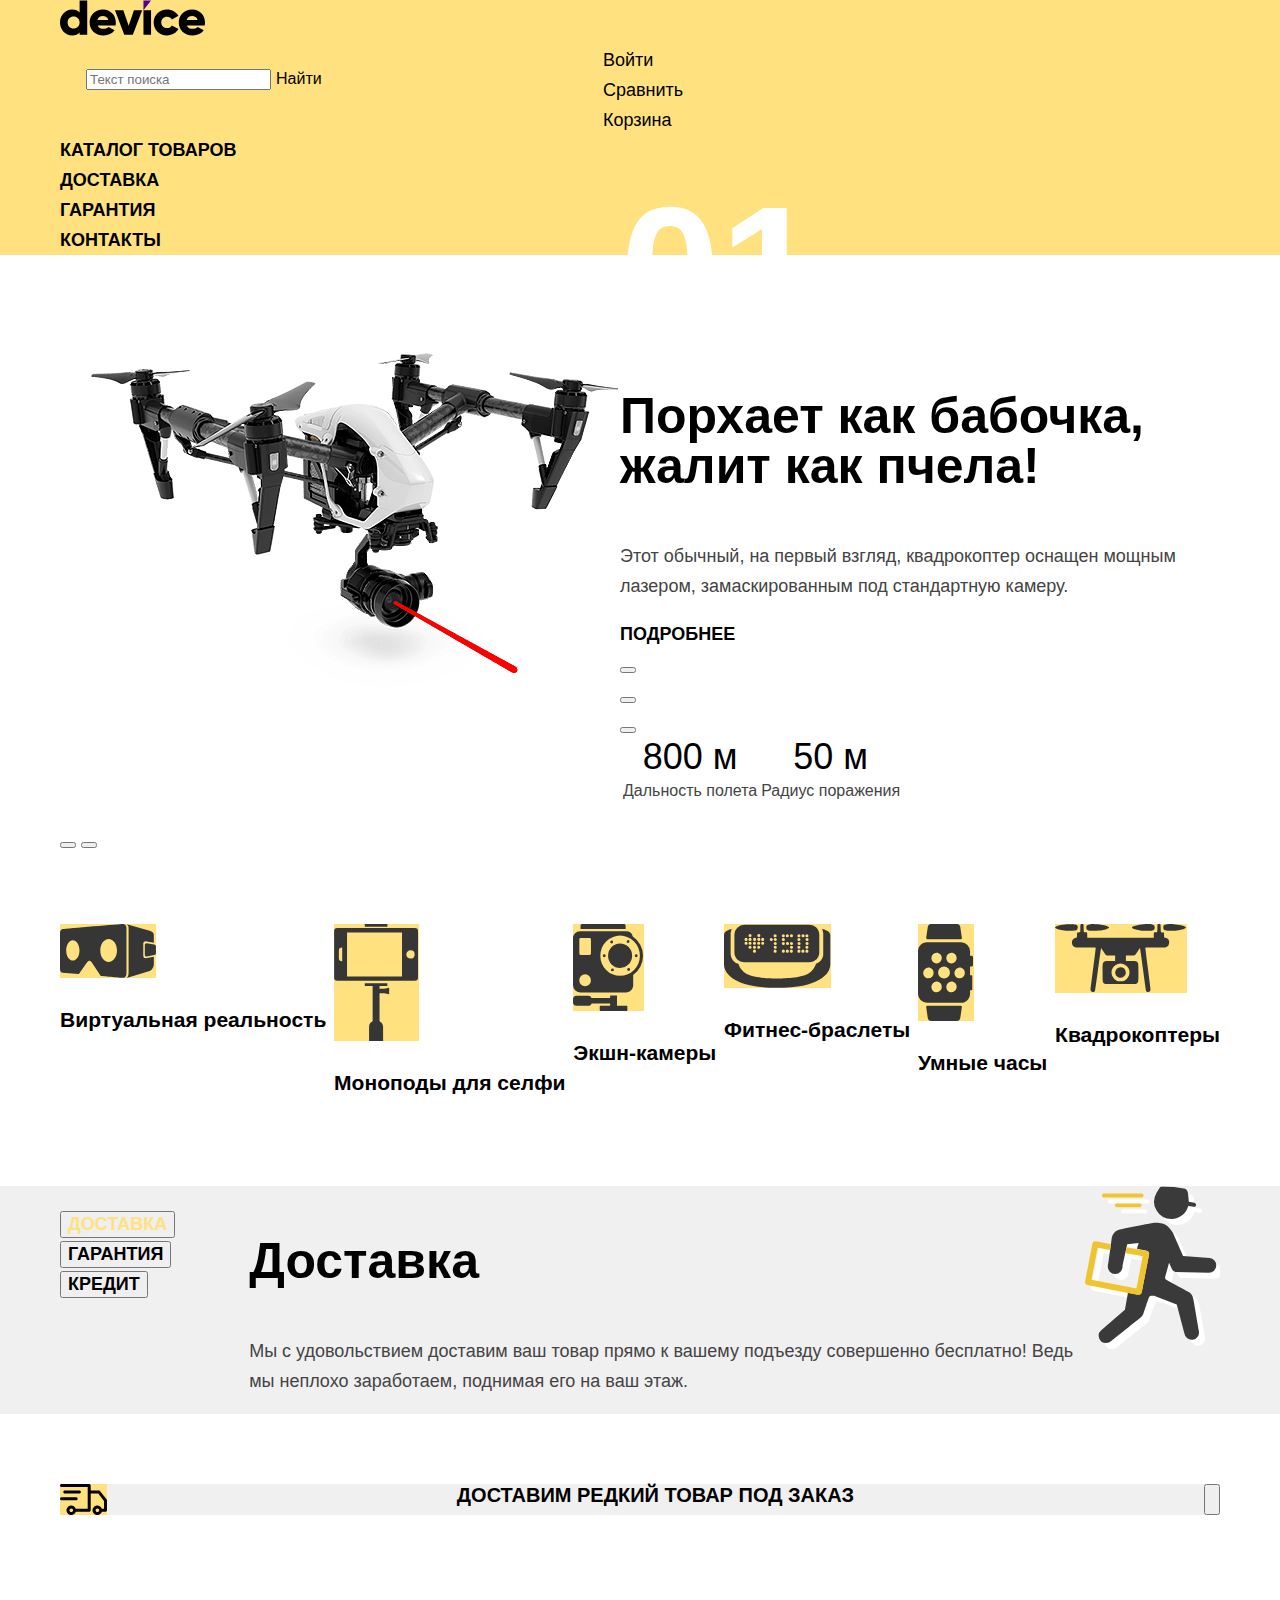
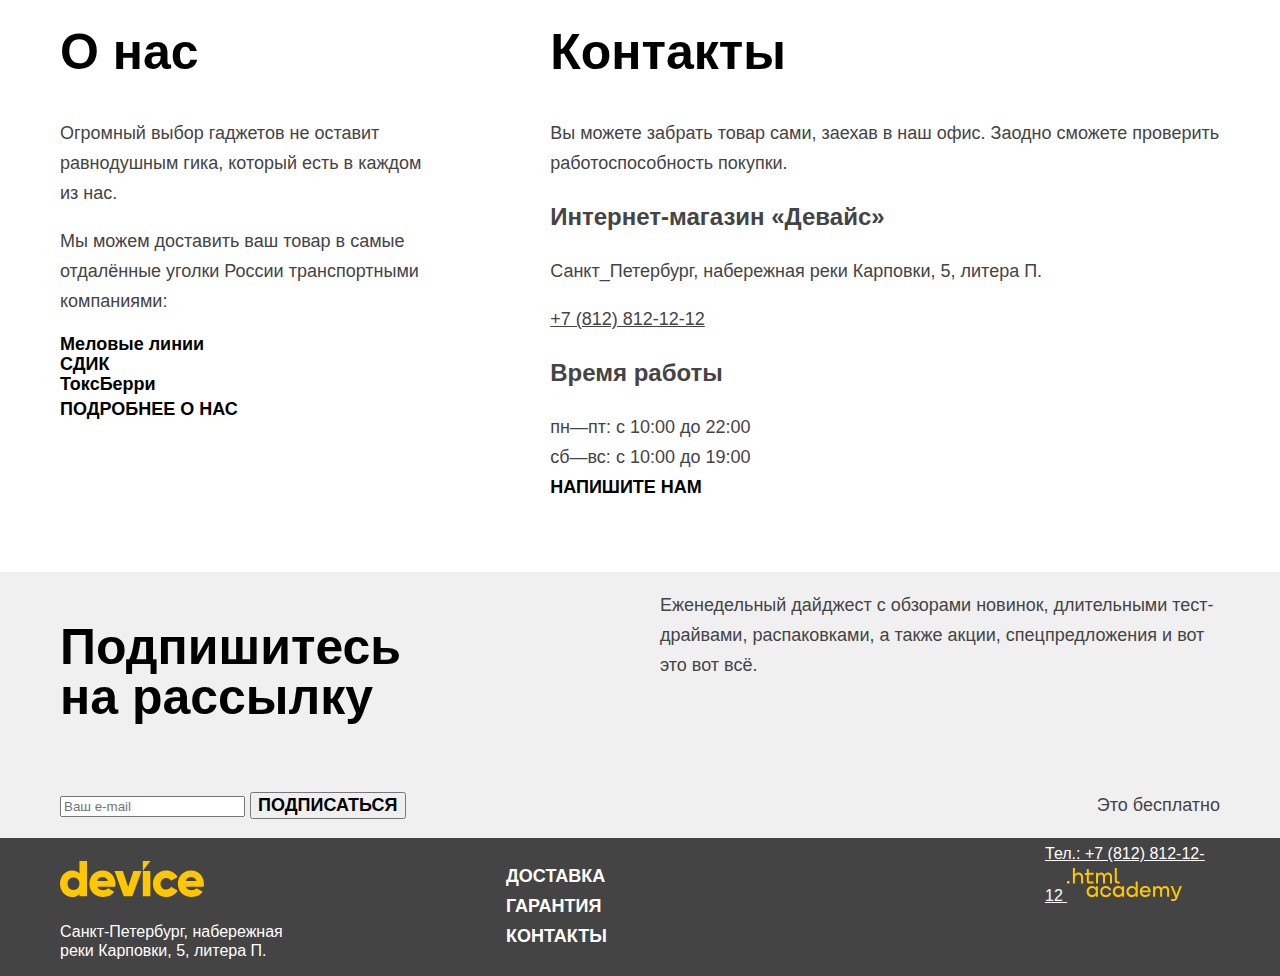
==== index.html @ 75ff79d3 "Merge pull request #5 from tyanaten/master" ====
<!DOCTYPE html>
<html lang="ru">
  <head>
    <meta charset="utf-8">
    <link rel="stylesheet" href="styles/styles.css">
    <title>HTML Academy: Девайс</title>
  </head>
    <body>
        <header class="page_header">
          <div class="header_container">
            <a class="link_logo" href="#">
              <img class="logo_header" src="images/logo_header.svg" alt="Логотип" width="145" height="36">
            </a>
            <section class="main_opportunities main_opportunities_container">
              <form class="form_for_searching" action="https://echo.htmlacademy.ru/" method="post">
                <p class="searching">
                  <label class="visually_hidden" for="search_field">Текст поиска</label>
                  <input type="text" name="search_field" id="search_field" placeholder="Текст поиска">
                  <a class="button_search" href="#">Найти</a>
                </p>
              </form>
                <ul class="opportunities_list">
                    <li class="opportunity_item">
                        <a class="link_opportunity" href="#">Войти</a>
                    </li>
                    <li class="opportunity_item">
                        <a class="link_opportunity" href="#">Сравнить</a>
                    </li>
                    <li class="opportunity_item">
                        <a class="link_opportunity" href="#">Корзина</a>
                    </li>
                </ul>
            </section>
            <nav class="page_navigation">
              <ul class="navigation_list">
                  <li class="navigation_item">
                      <a class="link_navigation" href="#">Каталог товаров</a>
                  </li>
                  <li class="navigation_item">
                      <a class="link_navigation" href="#">Доставка</a>
                  </li>
                  <li class="navigation_item">
                      <a class="link_navigation" href="#">Гарантия</a>
                  </li>
                  <li class="navigation_item">
                      <a class="link_navigation" href="#">Контакты</a>
                  </li>
              </ul>
            </nav>
          </div>
        </header>
        <main class="main_container main_index">
          <div class="page_container">
            <h1 class="visually_hidden">Девайс</h1>
            <section class="catalog_item">
              <h2 class="about_device"><span class="visually_hidden">О девайсе</span></h2>
              <div class="item_gallery">
                <img class="slider_image" src="images/slider-1.png" alt="Фото девайса 1" width="560" height="560">
                <button class="button_slider button_slider_prev" type="button">
                  <span class="visually_hidden">Предыдущее фото</span>
                </button>
                <button class="button_slider button_slider_next" type="button">
                  <span class="visually_hidden">Следующее фото</span>
                </button>
              </div>
              <div class="item_information">
                <span class="device_number">01</span>
              <p class="title_for_device_description">
                Порхает как бабочка, <br>жалит как пчела!
              </p>
              <p class="device_description">
                Этот обычный, на первый взгляд, квадрокоптер оснащен мощным лазером, замаскированным под стандартную камеру.
              </p>
              <a class="link_more">Подробнее</a>
              <ol class="slider_pagination_list">
                <li class="slider_pagination_item">
                  <button class="slider_button slider_button_current" type="button">
                    <span class="visually_hidden">1 фото</span>
                  </button>
                </li>
                <li class="slider_pagination_item">
                  <button class="slider_button" type="button">
                    <span class="visually_hidden">2 фото</span>
                  </button>
                  <li class="slider_pagination_item">
                    <button class="slider_button" type="button">
                      <span class="visually_hidden">3 фото</span>
                    </button>
              </ol>
              <table class="device_values">
                <tr>
                  <th class="number_value_item">800 м</th>
                  <th class="number_value_item">50 м</th>
                </tr>
                <tr>
                  <td class="value_name">Дальность полета</td>
                  <td class="value_name">Радиус поражения</td>
                </tr>
              </table>
              </div>
            </section>
            <section class="variety_device_section">
              <h2 class="variety_title"><span class="visually_hidden">Модели девайсов</span></h2>
              <ul class="variety_list">
                <li class="variety_item">
                  <a class="variety_item_link" href="#">
                    <img class="variety_item_img" src="images/product_types/product_type_1.svg" alt="" width="96" height="54">
                    <h3 class="variety_item_title">Виртуальная реальность</h3>
                  </a>
                </li>
                <li class="variety_item">
                  <a class="variety_item_link" href="#">
                    <img class="variety_item_img" src="images/product_types/product_type_2.svg" alt="" width="85" height="117">
                    <h3 class="variety_item_title">Моноподы для селфи</h3>
                  </a>
                </li>
                <li class="variety_item">
                  <a class="variety_item_link" href="#">
                    <img class="variety_item_img" src="images/product_types/product_type_3.svg" alt="" width="71" height="87">
                    <h3 class="variety_item_title">Экшн-камеры</h3>
                  </a>
                </li>
                <li class="variety_item">
                  <a class="variety_item_link" href="#">
                    <img class="variety_item_img" src="images/product_types/product_type_4.svg" alt="" width="107" height="64">
                    <h3 class="variety_item_title">Фитнес-браслеты</h3>
                  </a>
                </li>
                <li class="variety_item">
                  <a class="variety_item_link" href="#">
                    <img class="variety_item_img" src="images/product_types/product_type_5.svg" alt="" width="56" height="97">
                    <h3 class="variety_item_title">Умные часы</h3>
                  </a>
                </li>
                <li class="variety_item">
                  <a class="variety_item_link" href="#">
                    <img class="variety_item_img" src="images/product_types/product_type_6.svg" alt="" width="132" height="69">
                    <h3 class="variety_item_title">Квадрокоптеры</h3>
                  </a>
                </li>
              </ul>
            </section>
            <section class="suggestion_section">
              <div class="suggestion_container">
                <div class="left_column">
                  <h2 class="suggestion_title"><span class="visually_hidden">Наши услуги</span></h2>
                  <ul class="suggestion_section_buttons">
                    <li class="suggestion_section_buttons_item">
                      <h3 class="visually_hidden">Доставка</h3>
                      <button class="suggestion_button suggestion_button_current" type="button">Доставка</button>
                    </li>
                    <li class="suggestion_section_buttons_item">
                      <h3 class="visually_hidden">Гарантия</h3>
                      <button class="suggestion_button" type="button">Гарантия</button>
                    </li>
                    <li class="suggestion_section_buttons_item">
                      <h3 class="visually_hidden">Кредит</h3>
                      <button class="suggestion_button" type="button">Кредит</button>
                    </li>
                  </ul>
                </div>
                <div class="middle_column">
                  <p class="suggestion_title_current">Доставка</p>
                  <p class="text_suggestion">
                    Мы с удовольствием доставим ваш товар прямо
      к вашему подъезду совершенно бесплатно! Ведь
      мы неплохо заработаем, поднимая его на ваш этаж.
                  </p>
                </div>
                <img class="decorate_image_postman" src="images/human_run.svg" alt="Нарисованный человечек-посыльный" width="136" height="164">
              </div>
            </section>
            <section class="important_information_section">
              <h2 class="suggestion_titile"><span class="visually_hidden">Важная информация</span></h2>
              <div class="important_information_container">
                <img class="decorate_image_truck" src="images/truck.svg" alt="Едущий грузовик" width="47" height="31"> 
                <b class="important_message">Доставим редкий товар под заказ</b>
                <button class="button_for_more_information" type="button"><span class="visually_hidden">Ознакомиться подробнее</span></button>
              </div>
            </section>
            <div class="index_columns">
              <section class="information_about_company">
                <h2 class="about_company_title">О нас</h2>
                <p class="text_about_company">
                  Огромный выбор гаджетов не оставит равнодушным гика, который есть в каждом из нас.
                </p>
                <p class="text_about_company">
                  Мы можем доставить ваш товар в самые отдалённые уголки России транспортными компаниями:
                </p>
                <ul class="transport_companies_list">
                  <li class="transport_company_item">Меловые линии</li>
                  <li class="transport_company_item">СДИК</li>
                  <li class="transport_company_item">ТоксБерри</li>
                </ul>
                <a class="link_more">Подробнее о нас</a>
              </section>
              <section class="contacts_section>">
                <h2 class="contact_information">Контакты</h2>
                <p class="preview_text_contact">
                  Вы можете забрать товар сами, заехав в наш офис. 
    Заодно сможете проверить работоспособность покупки. 
                </p>
                <h3 class="address_title">Интернет-магазин «Девайс»</h3>
                <address class="contacts_address">
                  <p class="contacts_address_text">Санкт_Петербург, набережная реки Карповки, 5, литера П.</p>
                  <a class="contacts_phone" href="tel:88128121212">+7 (812) 812-12-12</a>
                </address>
                <h3 class="time_schedule">Время работы</h3>
                <ul class="contacts_schedule">
                  <li class="contacts_schedule_item">пн—пт: с 10:00 до 22:00</li>
                  <li class="contacts_schedule_item">сб—вс: с 10:00 до 19:00</li>
                </ul>
                <a class="link_cross">Напишите нам</a>
              </section>
            </div>
            <section class="subscription_section">
              <h2 class="suggestion_title"><span class="visually_hidden">Подписка на рассылку</span></h2>
              <div class="subscription_container">
                <div class="fisrt_row">
                  <p class="subscription_title">Подпишитесь<br>на рассылку</p>
                  <p class="subscription_description">Еженедельный дайджест с обзорами новинок,
                    длительными тест-драйвами, распаковками, а также акции, спецпредложения и вот это вот всё.</p>
                </div>
                <div class="second_row">
                  <form class="subscription_form" action="https://echo.htmlacademy.ru/" method="post">
                    <p class="subscription_form_paragraph">
                      <label class="visually_hidden" for="newsletter_email">Почта</label>
                      <input class="field" type="email" name="newsletter_email" id="newsletter_email" placeholder="Ваш e-mail" required>
                      <button class="button_subscription" type="submit">Подписаться</button>
                    </p>
                  </form>
                  <p class="useful_note">Это бесплатно</p>
                </div>
              </div>
            </section>
          </div>
        </main>
        <footer class="page_footer">
          <div class="footer_container">
            <section class="adress_section_footer">
              <h2 class="adress_titile_footer"><span class="visually_hidden">Адрес</span></h2>
              <img class="logo_footer" src="images/logo_footer.svg" alt="Логотип" width="144" height="36">
              <address class="contacts_address_footer">
              <p class="address_text_footer">Санкт-Петербург, набережная реки Карповки, 5, литера П.</p>
              </address>
            </section>
            <div class="center_footer">
              <section class="link_section">
                <h2 class="suggestion_titile_footer"><span class="visually_hidden">Наши услуги</span></h2>
                <ul class="link_footer_list">
                  <li class="link_footer_item">
                    <a class="link_footer" href="#">Доставка</a>
                  </li>
                  <li class="link_footer_item">
                    <a class="link_footer" href="#">Гарантия</a>
                  </li>
                  <li class="link_footer_item">
                    <a class="link_footer" href="#">Контакты</a>
                  </li>
                </ul>
              </section>
              <section class="media_section">
                <h2 class="media_titile_footer"><span class="visually_hidden">Соц. медиа</span></h2>
                <ul class="media_footer_list">
                  <li class="media_footer_item">
                    <a class="media_footer" href="https://www.facebook.com/htmlacademy"><span class="visually_hidden">Фейсбук</span></a>
                  </li>
                  <li class="media_footer_item">
                    <a class="media_footer" href="https://www.instagram.com/htmlacademy/"><span class="visually_hidden">Инстаграм</span></a>
                  </li>
                  <li class="media_footer_item">
                    <a class="media_footer" href="https://twitter.com/htmlacademy_ru"><span class="visually_hidden">Твиттер</span></a>
                  </li>
                </ul>
              </section>
            </div>
            <div class="extra_information">
              <span class="phone-text">
                Тел.: 
                <a class="contacts_phone_footer" href="tel:88128121212">+7 (812) 812-12-12</a>
              </span>
              <a class="htmlacademy_link" href="https://htmlacademy.ru/">
                <img class="logo_html" src="images/logo_html_academy.svg" alt="Лого Html Академии" width="115" height="33">
              </a>
            </div>
          </div>
        </footer>
    </body>
</html>
---- styles/styles.css ----
@font-face {
    font-family: "Raleway";
    font-style: normal;
    font-weight: 800;
    src: url("../fonts/raleway/raleway-800.woff2") format("woff2");
    font-display: swap;
}

@font-face {
    font-family: "Rubik";
    font-style: normal;
    font-weight: 800;
    src: url("../fonts/rubik/rubik-800.woff2") format("woff2");
    font-display: swap;
}

@font-face {
    font-family: "Rubik";
    font-style: normal;
    font-weight: 700;
    src: url("../fonts/rubik/rubik-700.woff2") format("woff2");
    font-display: swap;
}

@font-face {
    font-family: "Rubik";
    font-style: normal;
    font-weight: 400;
    src: url("../fonts/rubik/rubik-400.woff2") format("woff2");
    font-display: swap;
}

html {
    height: 100%;
}

body {
    margin: 0;
    display: flex;
    flex-direction: column;
    min-height: 100%;
    font-family: "Rubik", sans-serif;
    font-size: 18px;
    line-height: 30px;
    color: #000000;
    background-color: #ffffff;
}

.page_header {
    background-color: #FFE17F;
}

.header_container {
    display: flex;
    flex-direction: column;
    width: 1160px;
    margin: 0 auto;
    padding: 0 60px;
}

.main_opportunities_container {
    display: flex;
}

.form_for_searching {
    width: 517px;
    margin-left: 26px;
}

.opportunities_list,
.navigation_list,
.variety_list,
.suggestion_section_buttons,
.transport_companies_list,
.contacts_schedule,
.link_footer_list,
.media_footer_list,
.breadcrumbs_list,
.catalog_filter_list,
.bluetooth_list,
.product_list,
.pagination_list,
.slider_pagination_list {
    margin: 0;
    padding: 0;
    list-style: none;
}

.page_navigation {
    margin: 0;
    padding: 0;
}

.button_search {
    font-size: 16px;
    line-height: 20px;
    color: inherit;
    text-decoration: none;
}

.link_opportunity {
    color: inherit;
    text-decoration: none;
}

.link_navigation {
    font-family: "Raleway", sans-serif;
    font-size: 18px;
    line-height: 21px;
    font-weight: 800;
    color: inherit;
    text-transform: uppercase;
    text-decoration: none;
}

.device_number {
    font-size: 180px;
    font-weight: 700;
    color: #ffffff;
}

.title_for_device_description {
    font-family: "Raleway", sans-serif;
    font-size: 50px;
    line-height: 50px;
    font-weight: 800;
}

.main_container {
    flex-grow: 1;
}

.catalog_item {
    display: flex;
    width: 1160px;
    margin: 0 auto;
    margin-bottom: 70px;
}

.device_description {
    color: #444444;
}

.link_more,
.link_cross {
    font-family: "Raleway", sans-serif;
    font-size: 18px;
    line-height: 21px;
    font-weight: 800;
    color: inherit;
    text-transform: uppercase;
    text-decoration: none;
}

.number_value_item {
    font-size: 36px;
    font-weight: 400;
}

.value_name {
    font-size: 16px;
    color: #444444;
}

.variety_device_section {
    width: 1160px;
    margin: 0 auto;
    margin-bottom: 70px;
}

.variety_list {
    display: flex;
    justify-content: space-between;
    margin: 0;
    padding: 0;
}

.variety_item_link {
    font-family: "Raleway", sans-serif;
    font-size: 18px;
    line-height: 24px;
    font-weight: 800;
    color: inherit;
    text-decoration: none;
}

.variety_item_img {
    background-color: #FFE17F;
}

.suggestion_container {
    display: flex;
    width: 1160px;
    margin: 0 auto;
    margin-bottom: 70px;
}

.left_column {
    width: 287px;
    margin: 0;
    padding: 0;
}

.suggestion_button {
    font-family: "Raleway", sans-serif;
    font-size: 18px;
    line-height: 21px;
    font-weight: 800;
    color: inherit;
    text-transform: uppercase;
}

.suggestion_button_current {
    color: #FFE17F;
}

.suggestion_title_current {
    font-family: "Raleway", sans-serif;
    font-size: 50px;
    line-height: 50px;
    font-weight: 800;
}

.text_suggestion {
    color: #444444;
}

.suggestion_section {
    background-color: #F0F0F0;
}

.important_message {
    font-family: "Raleway", sans-serif;
    font-size: 20px;
    line-height: 23px;
    font-weight: 800;
    text-transform: uppercase;
}

.important_information_section {
    background-color: #F0F0F0;
}

.important_information_section {
    width: 1160px;
    margin: 0 auto;
    margin-bottom: 70px;
}

.important_information_container {
    display: flex;
    justify-content: space-between;
}

.decorate_image_truck {
    background-color: #FFE17F;
}

.about_company_title,
.contact_information {
    font-family: "Raleway", sans-serif;
    font-size: 50px;
    line-height: 50px;
    font-weight: 800;
}

.text_about_company,
.preview_text_contact,
.contacts_schedule_item {
    color: #444444;
}

.transport_company_item {
    line-height: 20px;
    font-weight: 700;
}

.address_title,
.time_schedule {
    font-size: 24px;
    font-weight: 700;
    color: #444444;
}

.contacts_address {
    font-style: normal;
    color: #444444;
}

.contacts_phone {
    color: inherit;
}

.index_columns {
    display: flex;
    justify-content: space-between;
    width: 1160px;
    margin: 0 auto;
    margin-bottom: 70px;
}

.information_about_company {
    width: 520px;
    margin-right: 108px;
}

.contacts_section {
    width: 532px;
}

.subscription_description {
    width: 560px;
    color: #444444;
}

.useful_note {
    color: #444444;
}

.subscription_container {
    width: 1160px;
    margin: 0 auto;
}

.fisrt_row {
    display: flex;
    justify-content: space-between;
}

.second_row {
    display: flex;
    justify-content: space-between;
}

.subscription_section {
    background-color: #F0F0F0;
}

.subscription_title {
    font-family: "Raleway", sans-serif;
    font-size: 50px;
    line-height: 50px;
    font-weight: 800;
}

.button_subscription {
    font-family: "Raleway", sans-serif;
    font-size: 18px;
    line-height: 21px;
    font-weight: 800;
    text-transform: uppercase;
}

.page_footer {
    color: #ffffff;
    background-color: #444444;
}

.footer_container {
    display: flex;
    width: 1160px;
    margin: 0 auto;
}

.address_text_footer {
    font-style: normal;
    font-size: 16px;
    line-height: 19px;
}

.adress_section_footer {
    width: 239px;
    margin-right: auto;
}

.link_footer {
    font-family: "Raleway", sans-serif;
    font-size: 18px;
    line-height: 21px;
    font-weight: 800;
    color: inherit;
    text-transform: uppercase;
    text-decoration: none;
}

.center_footer {
    width: 444px;
    margin-left: 112px;
}

.extra_information {
    width: 175px;;
    margin-left: auto;
}

.phone-text,
.contacts_phone_footer {
    font-size: 16px;
    line-height: 20px;
    color: inherit;
    text-decoration: underline;
}

.media_footer {
    color: inherit;
    text-decoration: none;
}

.catalog_header {
    width: 1160px;
    margin: 0 auto;
    padding: 35px 21px 35px 60px;
}

.catalog_header_title {
    font-family: "Raleway", sans-serif;
    font-size: 50px;
    line-height: 50px;
    font-weight: 800;
}

.breadcrumbs_link {
    font-family: inherit;
    font-size: 16px;
    line-height: 19px;
    color: inherit;
    text-decoration: none;
}

.catalog_container {
    display: flex;
    width: 1160px;
    margin: 0 auto;
}

.catalog_filters {
    width: 320px;
    margin: 0 60px;
}

.filter-box {
    display: flex;
    justify-content: space-between;
}

.catalog_subtitle {
    font-family: "Raleway", sans-serif;
    font-size: 16px;
    line-height: 19px;
    font-weight: 800;
    text-transform: uppercase;
}

.catalog_section {
    background-color: #F0F0F0;
}

.catalog_page {
    background-color: #ffffff;
}

.catalog_filter {
    width: 840px;
    padding: 0 40px;
}

.catalog_filter_title {
    line-height: 20px;
    font-weight: 700;
}

.color_checkbox,
.bluetooth_radio {
    font-size: 16px;
    line-height: 19px;
}

.button {
    font-family: "Raleway", sans-serif;
    font-size: 18px;
    line-height: 21px;
    font-weight: 800;
}

.filter-box {
    background-color: #F0F0F0;
}

.product_item {
    width: 360px;
}

.product_item_image {
    background-color: #F0F0F0;
}

.product_item_link {
    line-height: 20;
    font-weight: 700;
    color: inherit;
    text-decoration: none;
}

.product_item_price {
    line-height: 21px;
    color: #444444;
}

.button_download_more {
    font-family: "Raleway", sans-serif;
    font-size: 16px;
    line-height: 19px;
    font-weight: 800;
    text-transform: uppercase;
    background-color: #ffffff;
    border: 3px solid #E5E5E5;
}

.pagination_container {
    background-color: #EBEBEB;
    width: 760px;
    margin: 0 auto;
}

.pagination_regulator {
    font-family: "Raleway", sans-serif;
    font-size: 18px;
    line-height: 21px;
    font-weight: 800;
    color: inherit;
    text-decoration: none;
    text-transform: uppercase;
}

.pagination_link {
    font-size: 16px;
    line-height: 20px;
    color: #444444;
    text-decoration: none;
}

/* Для скрытия разметки */
.visually_hidden {
    position: absolute;
    width: 1px;
    height: 1px;
    margin: -1px;
    border: 0;
    padding: 0;
    white-space: nowrap;
    clip-path: inset(100%);
    clip: rect(0 0 0 0);
    overflow: hidden;
}
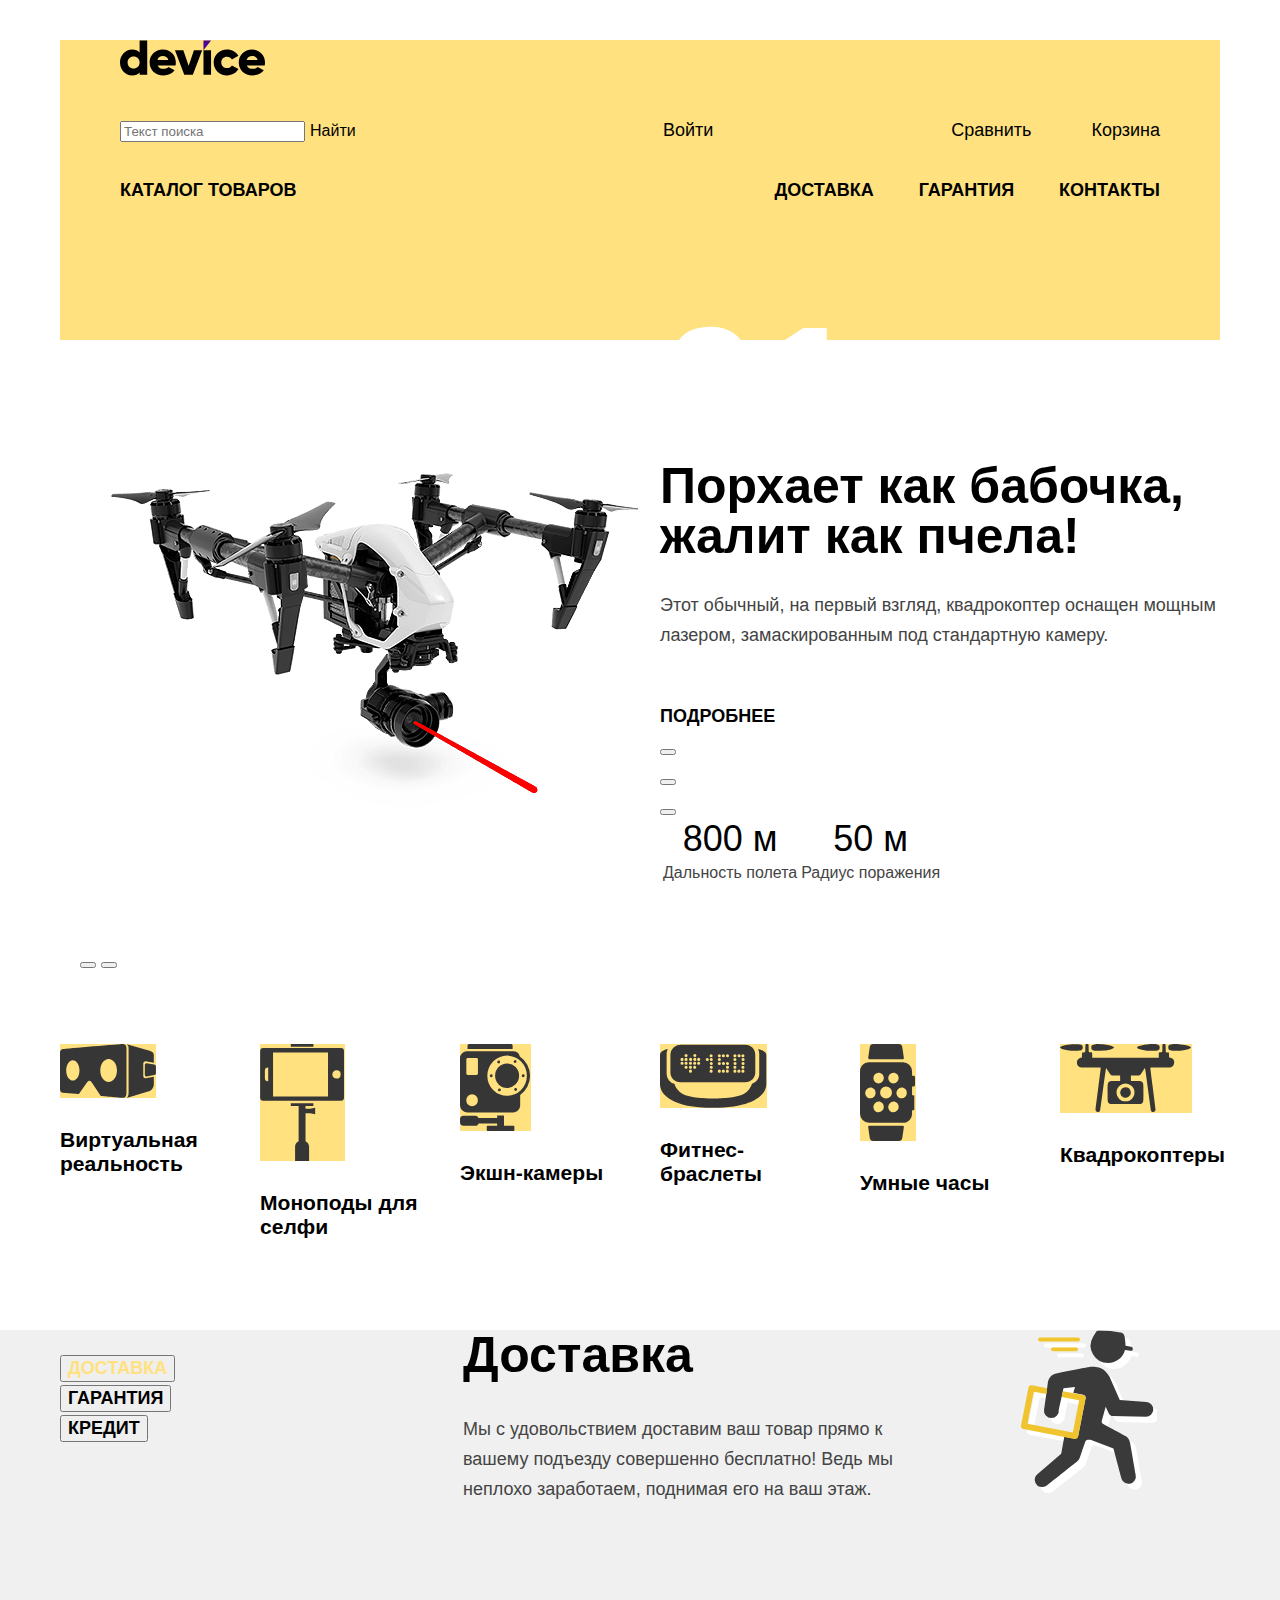
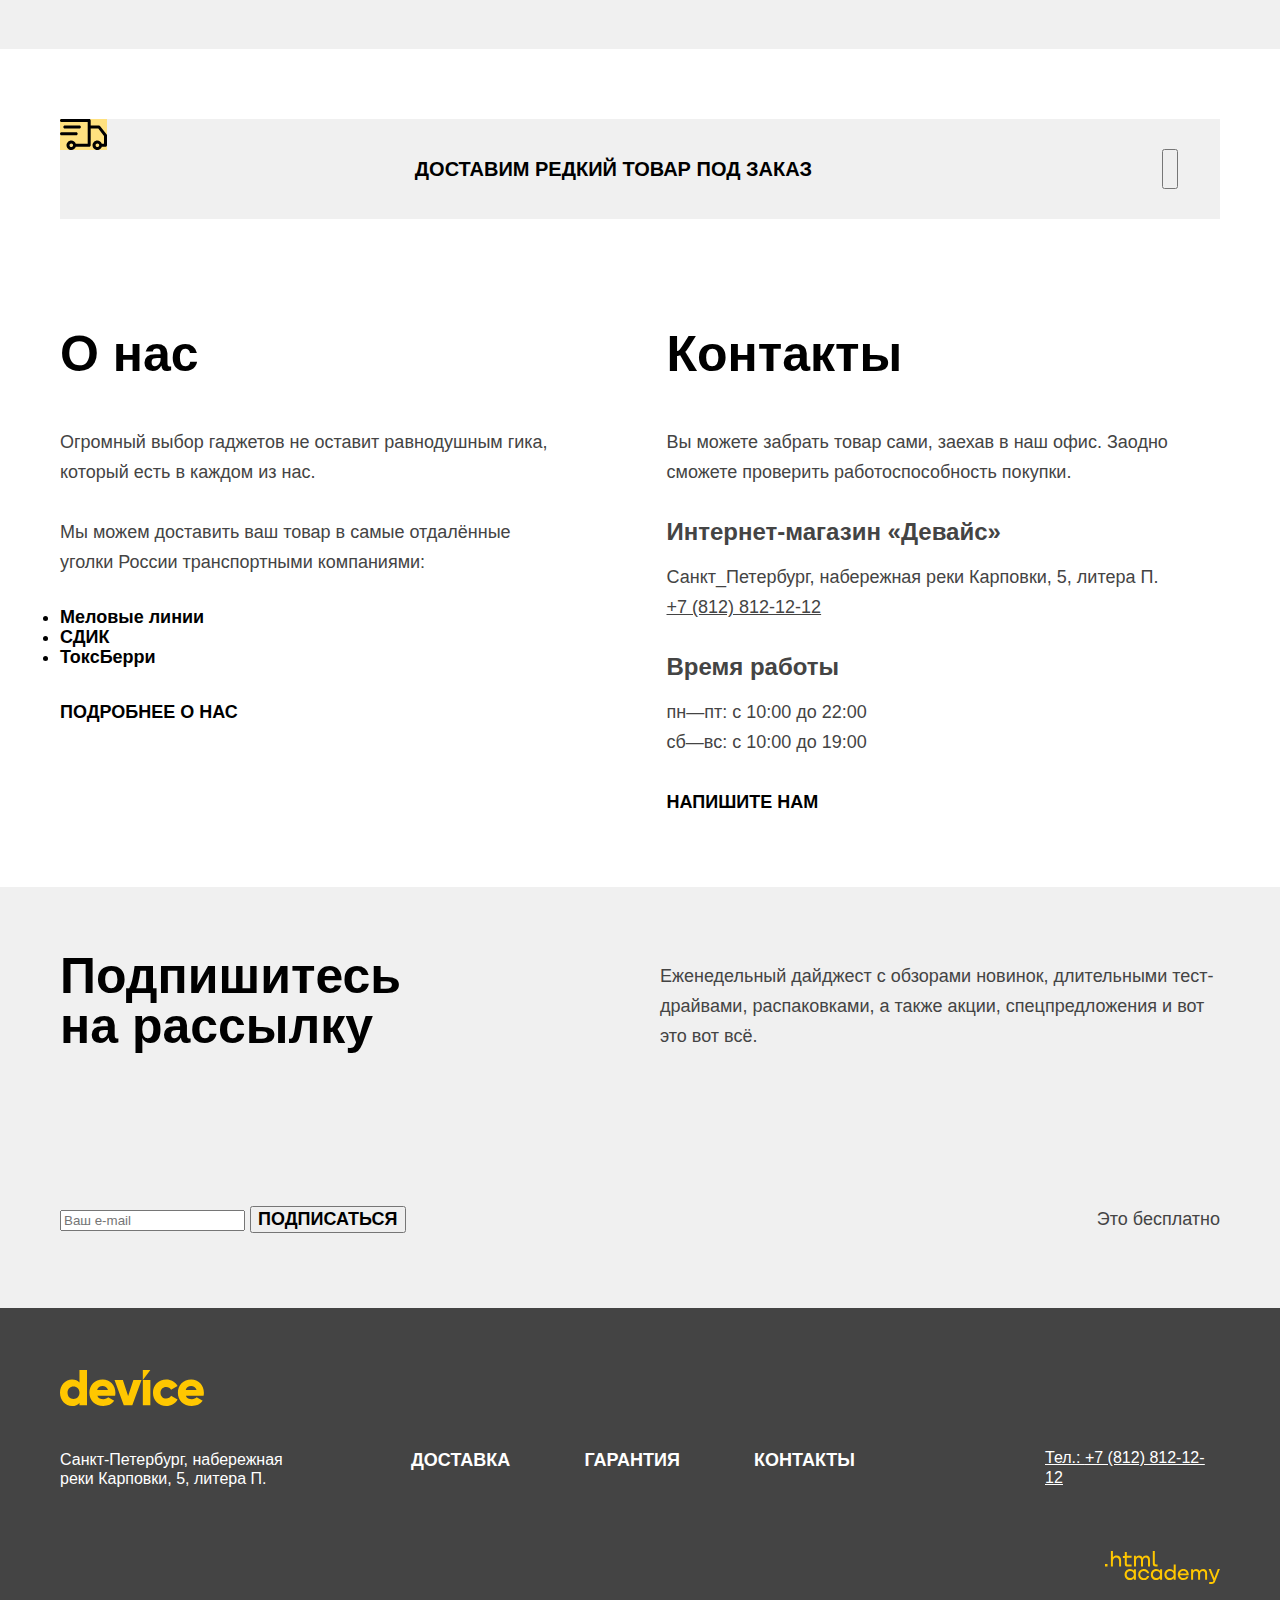
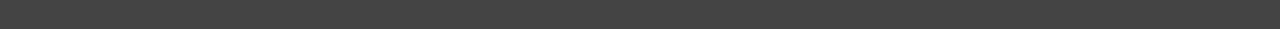
==== commit 24680f36: "Создает микросетки на флексах" ====
--- a/index.html
+++ b/index.html
@@ -7,47 +7,45 @@
   </head>
     <body>
         <header class="page_header">
-          <div class="header_container">
-            <a class="link_logo" href="#">
-              <img class="logo_header" src="images/logo_header.svg" alt="Логотип" width="145" height="36">
-            </a>
-            <section class="main_opportunities main_opportunities_container">
-              <form class="form_for_searching" action="https://echo.htmlacademy.ru/" method="post">
-                <p class="searching">
-                  <label class="visually_hidden" for="search_field">Текст поиска</label>
-                  <input type="text" name="search_field" id="search_field" placeholder="Текст поиска">
-                  <a class="button_search" href="#">Найти</a>
-                </p>
-              </form>
-                <ul class="opportunities_list">
-                    <li class="opportunity_item">
-                        <a class="link_opportunity" href="#">Войти</a>
-                    </li>
-                    <li class="opportunity_item">
-                        <a class="link_opportunity" href="#">Сравнить</a>
-                    </li>
-                    <li class="opportunity_item">
-                        <a class="link_opportunity" href="#">Корзина</a>
-                    </li>
-                </ul>
-            </section>
-            <nav class="page_navigation">
-              <ul class="navigation_list">
-                  <li class="navigation_item">
-                      <a class="link_navigation" href="#">Каталог товаров</a>
-                  </li>
-                  <li class="navigation_item">
-                      <a class="link_navigation" href="#">Доставка</a>
-                  </li>
-                  <li class="navigation_item">
-                      <a class="link_navigation" href="#">Гарантия</a>
-                  </li>
-                  <li class="navigation_item">
-                      <a class="link_navigation" href="#">Контакты</a>
-                  </li>
-              </ul>
-            </nav>
-          </div>
+          <a class="link_logo" href="#">
+            <img class="logo_header" src="images/logo_header.svg" alt="Логотип" width="145" height="36">
+          </a>
+          <section class="main_opportunities">
+            <form class="form_for_searching" action="https://echo.htmlacademy.ru/" method="post">
+              <p class="searching">
+                <label class="visually_hidden" for="search_field">Текст поиска</label>
+                <input type="text" name="search_field" id="search_field" placeholder="Текст поиска">
+                <a class="button_search" href="#">Найти</a>
+              </p>
+            </form>
+            <ul class="opportunities_list">
+              <li class="opportunity_item">
+                  <a class="link_opportunity" href="#">Войти</a>
+              </li>
+              <li class="opportunity_item">
+                  <a class="link_opportunity" href="#">Сравнить</a>
+              </li>
+              <li class="opportunity_item">
+                  <a class="link_opportunity" href="#">Корзина</a>
+              </li>
+          </ul>
+          </section>
+          <nav class="page_navigation">
+            <ul class="navigation_list">
+                <li class="navigation_item">
+                    <a class="link_navigation" href="#">Каталог товаров</a>
+                </li>
+                <li class="navigation_item">
+                    <a class="link_navigation" href="#">Доставка</a>
+                </li>
+                <li class="navigation_item">
+                    <a class="link_navigation" href="#">Гарантия</a>
+                </li>
+                <li class="navigation_item">
+                    <a class="link_navigation" href="#">Контакты</a>
+                </li>
+            </ul>
+          </nav>
         </header>
         <main class="main_container main_index">
           <div class="page_container">
@@ -65,38 +63,40 @@
               </div>
               <div class="item_information">
                 <span class="device_number">01</span>
-              <p class="title_for_device_description">
-                Порхает как бабочка, <br>жалит как пчела!
-              </p>
-              <p class="device_description">
-                Этот обычный, на первый взгляд, квадрокоптер оснащен мощным лазером, замаскированным под стандартную камеру.
-              </p>
-              <a class="link_more">Подробнее</a>
-              <ol class="slider_pagination_list">
-                <li class="slider_pagination_item">
-                  <button class="slider_button slider_button_current" type="button">
-                    <span class="visually_hidden">1 фото</span>
-                  </button>
-                </li>
-                <li class="slider_pagination_item">
-                  <button class="slider_button" type="button">
-                    <span class="visually_hidden">2 фото</span>
-                  </button>
+                <p class="title_for_device_description">
+                  Порхает как бабочка, <br>жалит как пчела!
+                </p>
+                <p class="device_description">
+                  Этот обычный, на первый взгляд, квадрокоптер оснащен мощным лазером, замаскированным под стандартную камеру.
+                </p>
+                <a class="link_more">Подробнее</a>
+                <ol class="slider_pagination_list">
+                  <li class="slider_pagination_item">
+                    <button class="slider_button slider_button_current" type="button">
+                      <span class="visually_hidden">1 фото</span>
+                    </button>
+                  </li>
+                  <li class="slider_pagination_item">
+                    <button class="slider_button" type="button">
+                      <span class="visually_hidden">2 фото</span>
+                    </button>
+                  </li>
                   <li class="slider_pagination_item">
                     <button class="slider_button" type="button">
                       <span class="visually_hidden">3 фото</span>
                     </button>
-              </ol>
-              <table class="device_values">
-                <tr>
-                  <th class="number_value_item">800 м</th>
-                  <th class="number_value_item">50 м</th>
-                </tr>
-                <tr>
-                  <td class="value_name">Дальность полета</td>
-                  <td class="value_name">Радиус поражения</td>
-                </tr>
-              </table>
+                  </li>
+                </ol>
+                <table class="device_values">
+                  <tr>
+                    <th class="number_value_item">800 м</th>
+                    <th class="number_value_item">50 м</th>
+                  </tr>
+                  <tr>
+                    <td class="value_name">Дальность полета</td>
+                    <td class="value_name">Радиус поражения</td>
+                  </tr>
+                </table>              
               </div>
             </section>
             <section class="variety_device_section">
@@ -238,7 +238,7 @@
         <footer class="page_footer">
           <div class="footer_container">
             <section class="adress_section_footer">
-              <h2 class="adress_titile_footer"><span class="visually_hidden">Адрес</span></h2>
+              <h2 class="visually_hidden">Адрес</h2>
               <img class="logo_footer" src="images/logo_footer.svg" alt="Логотип" width="144" height="36">
               <address class="contacts_address_footer">
               <p class="address_text_footer">Санкт-Петербург, набережная реки Карповки, 5, литера П.</p>
@@ -246,7 +246,7 @@
             </section>
             <div class="center_footer">
               <section class="link_section">
-                <h2 class="suggestion_titile_footer"><span class="visually_hidden">Наши услуги</span></h2>
+                <h2 class="visually_hidden">Наши услуги</h2>
                 <ul class="link_footer_list">
                   <li class="link_footer_item">
                     <a class="link_footer" href="#">Доставка</a>
@@ -260,7 +260,7 @@
                 </ul>
               </section>
               <section class="media_section">
-                <h2 class="media_titile_footer"><span class="visually_hidden">Соц. медиа</span></h2>
+                <h2 class="visually_hidden">Соц. медиа</h2>
                 <ul class="media_footer_list">
                   <li class="media_footer_item">
                     <a class="media_footer" href="https://www.facebook.com/htmlacademy"><span class="visually_hidden">Фейсбук</span></a>
--- a/styles/styles.css
+++ b/styles/styles.css
@@ -47,31 +47,73 @@
 }
 
 .page_header {
+    display: flex;
+    flex-direction: column;
+    box-sizing: border-box;
+    width: 1160px;
+    height: 300px;
+    margin: 0 auto;
+    margin-top: 40px;
+    padding: 0 60px;
     background-color: #FFE17F;
 }
 
-.header_container {
-    display: flex;
-    flex-direction: column;
-    width: 1160px;
-    margin: 0 auto;
-    padding: 0 60px;
-}
-
-.main_opportunities_container {
-    display: flex;
+.header_inner {
+    height: 186px;
+}
+
+.main_opportunities {
+    display: flex;
+    margin-bottom: 30px;
+}
+
+.logo_header {
+    margin-bottom: 30px;
 }
 
 .form_for_searching {
     width: 517px;
-    margin-left: 26px;
+    margin-right: 26px;
+}
+
+.searching {
+    margin: 0;
+}
+
+.opportunities_list {
+    display: flex;
+    flex-wrap: wrap;
+    justify-content: flex-end;
+    align-items: center;
+    width: 497px;
+}
+
+.opportunity_item:not(:last-child) {
+    margin-right: 60px;
+}
+
+.opportunity_item:first-child {
+    margin-right: auto;
+}
+
+.navigation_list {
+    display: flex;
+    flex-wrap: wrap;
+    justify-content: flex-end;
+}
+
+.navigation_item:not(:last-child) {
+    margin-right: 45px;
+}
+
+.navigation_item:first-child {
+    margin-right: auto;
 }
 
 .opportunities_list,
 .navigation_list,
 .variety_list,
 .suggestion_section_buttons,
-.transport_companies_list,
 .contacts_schedule,
 .link_footer_list,
 .media_footer_list,
@@ -120,6 +162,8 @@
 }
 
 .title_for_device_description {
+    margin: 0;
+    margin-bottom: 29px;
     font-family: "Raleway", sans-serif;
     font-size: 50px;
     line-height: 50px;
@@ -128,16 +172,28 @@
 
 .main_container {
     flex-grow: 1;
+    margin-top: 35px;
 }
 
 .catalog_item {
     display: flex;
+    justify-content: space-between;
     width: 1160px;
     margin: 0 auto;
     margin-bottom: 70px;
 }
 
+.item_gallery {
+    width: 560px;
+}
+
+.item_information {
+    width: 560px;
+}
+
 .device_description {
+    margin: 0;
+    margin-bottom: 51px;
     color: #444444;
 }
 
@@ -170,9 +226,8 @@
 
 .variety_list {
     display: flex;
+    flex-wrap: wrap;
     justify-content: space-between;
-    margin: 0;
-    padding: 0;
 }
 
 .variety_item_link {
@@ -182,6 +237,10 @@
     font-weight: 800;
     color: inherit;
     text-decoration: none;
+}
+
+.variety_item_title {
+    width: 160px;
 }
 
 .variety_item_img {
@@ -191,6 +250,7 @@
 .suggestion_container {
     display: flex;
     width: 1160px;
+    height: 319px;
     margin: 0 auto;
     margin-bottom: 70px;
 }
@@ -201,6 +261,12 @@
     padding: 0;
 }
 
+.middle_column {
+    width: 452px;
+    margin-left: 116px;
+    margin-right: 106px;
+}
+
 .suggestion_button {
     font-family: "Raleway", sans-serif;
     font-size: 18px;
@@ -215,6 +281,8 @@
 }
 
 .suggestion_title_current {
+    margin: 0;
+    margin-bottom: 34px;
     font-family: "Raleway", sans-serif;
     font-size: 50px;
     line-height: 50px;
@@ -230,6 +298,8 @@
 }
 
 .important_message {
+    display: block;
+    margin: auto 0;
     font-family: "Raleway", sans-serif;
     font-size: 20px;
     line-height: 23px;
@@ -250,14 +320,22 @@
 .important_information_container {
     display: flex;
     justify-content: space-between;
+    height: 100px;;
 }
 
 .decorate_image_truck {
     background-color: #FFE17F;
 }
 
+.button_for_more_information {
+    margin: 30px 42px;
+}
+
 .about_company_title,
 .contact_information {
+    margin: 0;
+    margin-top: 40px;
+    margin-bottom: 48px;
     font-family: "Raleway", sans-serif;
     font-size: 50px;
     line-height: 50px;
@@ -265,9 +343,24 @@
 }
 
 .text_about_company,
-.preview_text_contact,
+.preview_text_contact {
+    margin: 0;
+    margin-bottom: 30px;
+    color: #444444;
+}
+
 .contacts_schedule_item {
     color: #444444;
+}
+
+.contacts_schedule_item:last-child {
+    margin-bottom: 30px;
+}
+
+.transport_companies_list {
+    margin: 0;
+    margin-bottom: 30px;
+    padding: 0;
 }
 
 .transport_company_item {
@@ -277,12 +370,19 @@
 
 .address_title,
 .time_schedule {
+    margin: 0;
+    margin-bottom: 15px;
     font-size: 24px;
     font-weight: 700;
     color: #444444;
 }
 
+.contacts_address_text {
+    margin: 0;
+}
+
 .contacts_address {
+    margin-bottom: 30px;
     font-style: normal;
     color: #444444;
 }
@@ -300,15 +400,12 @@
 }
 
 .information_about_company {
-    width: 520px;
     margin-right: 108px;
 }
 
-.contacts_section {
-    width: 532px;
-}
-
 .subscription_description {
+    margin: 0;
+    margin-top: 74px;
     width: 560px;
     color: #444444;
 }
@@ -318,7 +415,10 @@
 }
 
 .subscription_container {
-    width: 1160px;
+    display: flex;
+    flex-direction: column;
+    width: 1160px;
+    height: 421px;
     margin: 0 auto;
 }
 
@@ -330,6 +430,9 @@
 .second_row {
     display: flex;
     justify-content: space-between;
+    margin: 0;
+    margin-top: auto;
+    margin-bottom: 56px;
 }
 
 .subscription_section {
@@ -337,6 +440,8 @@
 }
 
 .subscription_title {
+    margin: 0;
+    margin-top: 64px;
     font-family: "Raleway", sans-serif;
     font-size: 50px;
     line-height: 50px;
@@ -359,10 +464,16 @@
 .footer_container {
     display: flex;
     width: 1160px;
-    margin: 0 auto;
+    height: 321px;
+    margin: 0 auto;
+}
+
+.logo_footer {
+    margin-bottom: 35px;
 }
 
 .address_text_footer {
+    margin: 0;
     font-style: normal;
     font-size: 16px;
     line-height: 19px;
@@ -370,7 +481,15 @@
 
 .adress_section_footer {
     width: 239px;
-    margin-right: auto;
+    margin-top: 62px;
+}
+
+.link_footer_list {
+    display: flex;
+    justify-content: space-between;
+    flex-wrap: wrap;
+    margin-top: 137px;
+    margin-bottom: 62px;
 }
 
 .link_footer {
@@ -389,7 +508,16 @@
 }
 
 .extra_information {
-    width: 175px;;
+    display: flex;
+    flex-direction: column;
+    width: 175px;
+    margin-top: 140px;
+    margin-left: auto;
+}
+
+.logo_html {
+    display: block;
+    margin-top: 63px;
     margin-left: auto;
 }
 
@@ -401,24 +529,52 @@
     text-decoration: underline;
 }
 
+.media_footer_list {
+    display: flex;
+    flex-wrap: wrap;
+    width: 150px;
+}
+
+.media_footer_item {
+    width: 40px;
+    height: 40px;
+    margin-bottom: 15px;
+}
+
+
+.media_footer_item:not(:nth-child(3n)) {
+    margin-right: 15px;
+}
+
 .media_footer {
     color: inherit;
     text-decoration: none;
 }
 
 .catalog_header {
-    width: 1160px;
-    margin: 0 auto;
-    padding: 35px 21px 35px 60px;
+    box-sizing: border-box;
+    width: 1160px;
+    margin: 0 auto;
+    padding: 0 21px 35px 60px;
 }
 
 .catalog_header_title {
+    margin: 0;
+    margin-bottom: 16px;
     font-family: "Raleway", sans-serif;
     font-size: 50px;
     line-height: 50px;
     font-weight: 800;
 }
 
+.breadcrumbs_list {
+    display: flex;
+}
+
+.breadcrumbs_item:not(:last-child) {
+    margin-right: 36px;
+}
+
 .breadcrumbs_link {
     font-family: inherit;
     font-size: 16px;
@@ -435,7 +591,6 @@
 
 .catalog_filters {
     width: 320px;
-    margin: 0 60px;
 }
 
 .filter-box {
@@ -444,10 +599,13 @@
 }
 
 .catalog_subtitle {
+    margin: 0;
+    margin-right: 197px;
     font-family: "Raleway", sans-serif;
     font-size: 16px;
     line-height: 19px;
     font-weight: 800;
+    text-align: center;
     text-transform: uppercase;
 }
 
@@ -456,12 +614,13 @@
 }
 
 .catalog_page {
+    flex-grow: 1;
+    /* height: 1310px; */
     background-color: #ffffff;
 }
 
 .catalog_filter {
     width: 840px;
-    padding: 0 40px;
 }
 
 .catalog_filter_title {
@@ -483,6 +642,8 @@
 }
 
 .filter-box {
+    display: flex;
+    padding: 25px 40px;
     background-color: #F0F0F0;
 }
 
@@ -494,7 +655,8 @@
     background-color: #F0F0F0;
 }
 
-.product_item_link {
+.product_item_title {
+    margin: 0;
     line-height: 20;
     font-weight: 700;
     color: inherit;
@@ -507,6 +669,11 @@
 }
 
 .button_download_more {
+    display: block;
+    width: 760px;
+    height: 55px;
+    margin: 0 auto;
+    margin-bottom: 44px;
     font-family: "Raleway", sans-serif;
     font-size: 16px;
     line-height: 19px;
@@ -517,9 +684,16 @@
 }
 
 .pagination_container {
+    box-sizing: border-box;
+    width: 760px;
+    height: 71px;
+    margin: 0 auto;
+    margin-bottom: 78px;
     background-color: #EBEBEB;
-    width: 760px;
-    margin: 0 auto;
+}
+
+.pagination_list {
+    display: flex;
 }
 
 .pagination_regulator {
@@ -532,7 +706,36 @@
     text-transform: uppercase;
 }
 
+.pagination_item {
+    display: block;
+    margin: auto 0;
+    width: 40px;
+    height: 40px;
+}
+
+.pagination_item:first-child {
+    display: block;
+    width: auto;
+    height: auto;
+    margin-right: 145px;
+    padding: 25px;
+}
+
+.pagination_item {
+    display: flex;
+}
+
+.pagination_item:last-child {
+    display: inline-block;
+    width: auto;
+    height: auto;
+    margin-left: 145px;
+    padding: 25px;
+}
+
 .pagination_link {
+    display: block;
+    margin: auto auto;
     font-size: 16px;
     line-height: 20px;
     color: #444444;
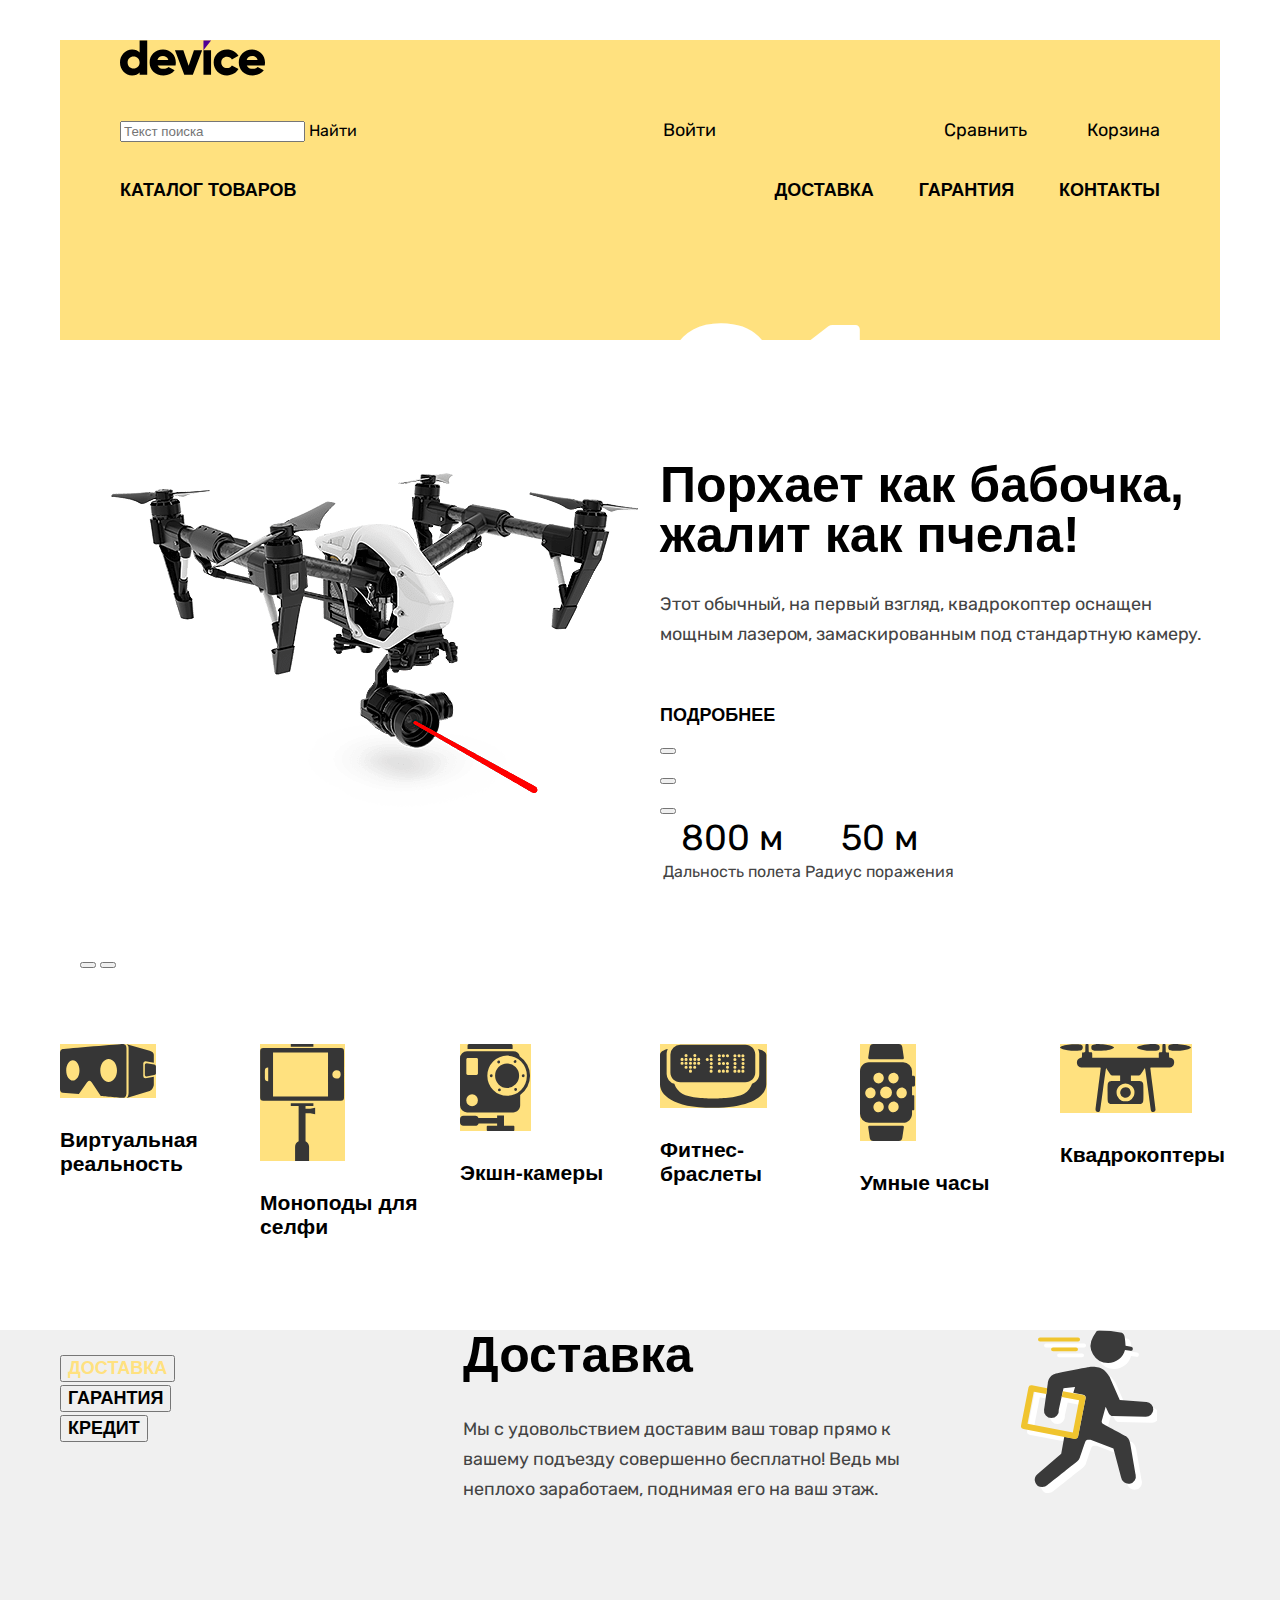
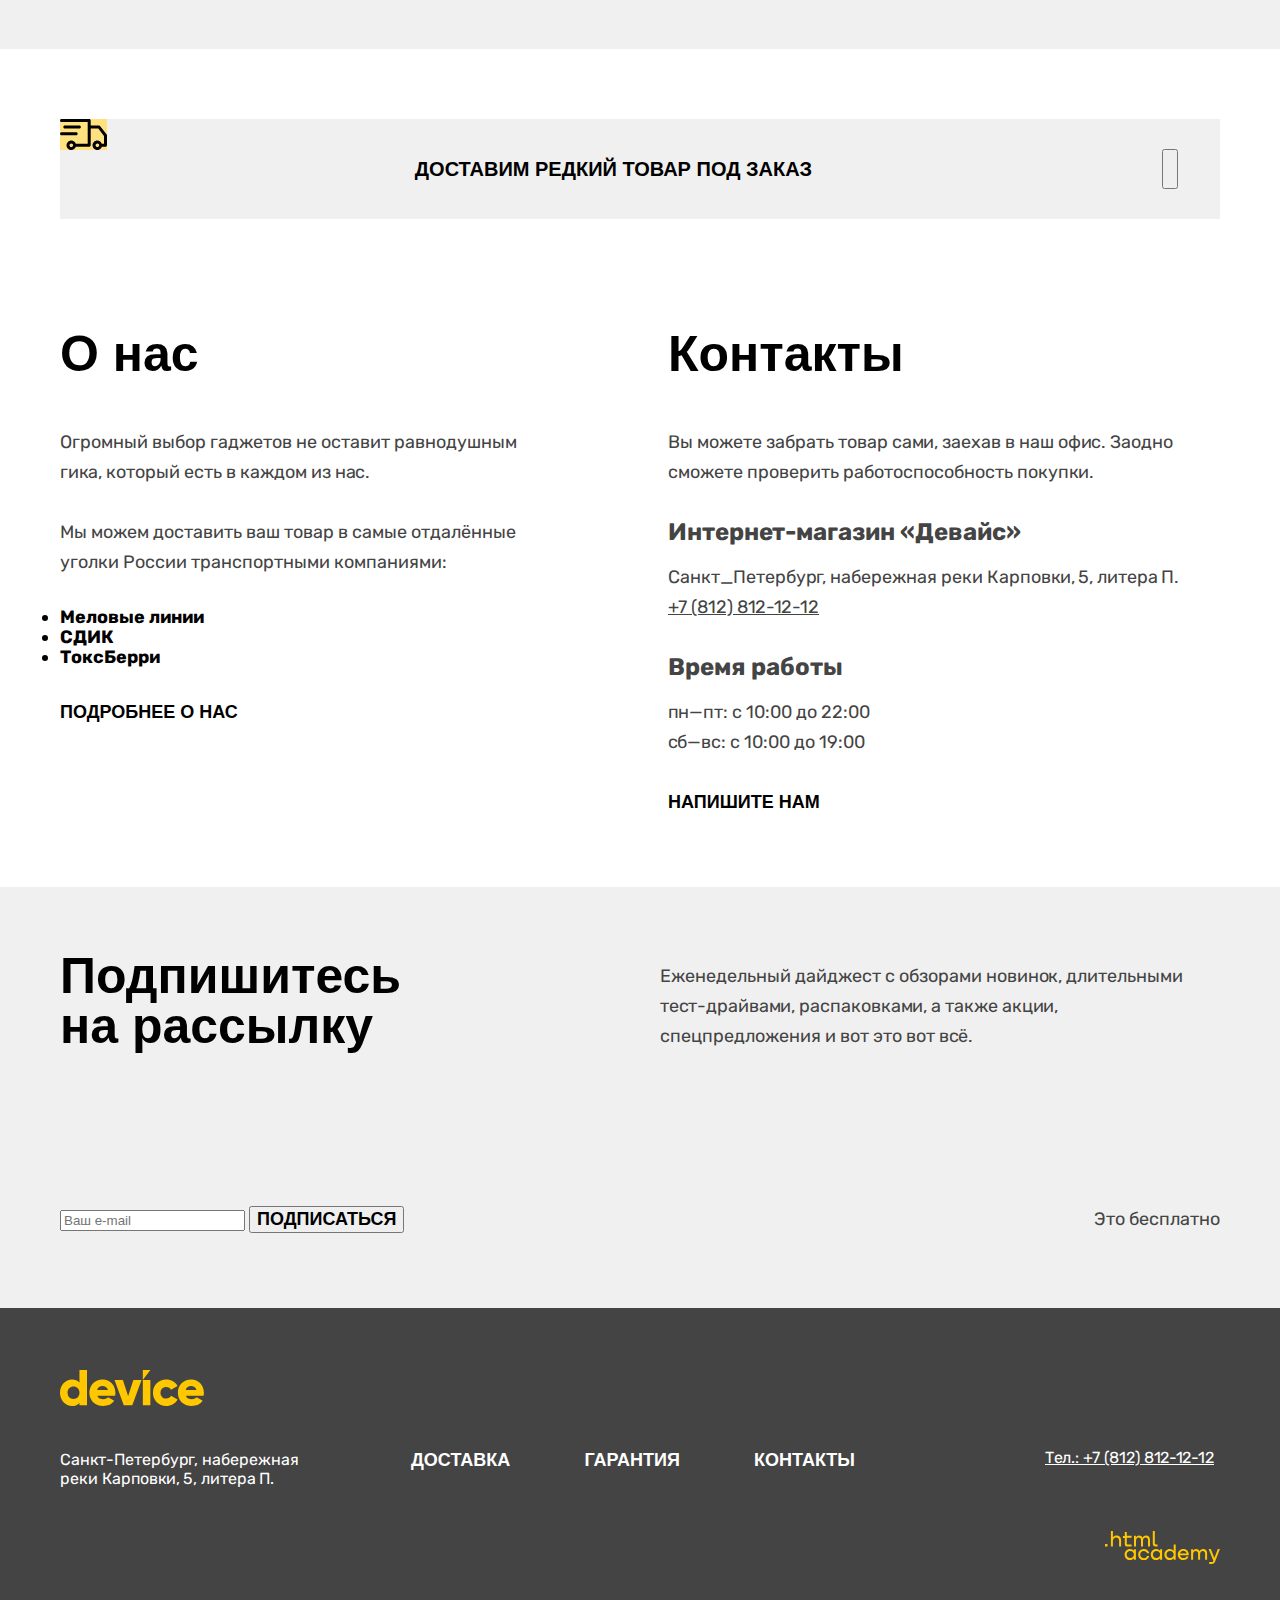
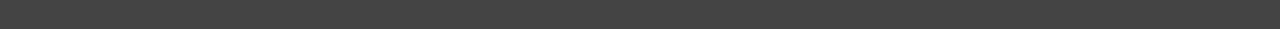
==== commit f00b3351: "Merge pull request #7 from tyanaten/master" ====
--- a/index.html
+++ b/index.html
@@ -100,7 +100,7 @@
               </div>
             </section>
             <section class="variety_device_section">
-              <h2 class="variety_title"><span class="visually_hidden">Модели девайсов</span></h2>
+              <h2 class="visually_hidden">Модели девайсов</h2>
               <ul class="variety_list">
                 <li class="variety_item">
                   <a class="variety_item_link" href="#">
--- a/styles/styles.css
+++ b/styles/styles.css
@@ -225,9 +225,9 @@
 }
 
 .variety_list {
-    display: flex;
-    flex-wrap: wrap;
-    justify-content: space-between;
+    display: grid;
+    grid-template-columns: repeat(6, 160px);
+    column-gap: 40px;
 }
 
 .variety_item_link {
@@ -615,7 +615,7 @@
 
 .catalog_page {
     flex-grow: 1;
-    /* height: 1310px; */
+    padding: 70px 40px 78px 40px;
     background-color: #ffffff;
 }
 
@@ -647,23 +647,42 @@
     background-color: #F0F0F0;
 }
 
+.product_list {
+    display: grid;
+    grid-template-columns: repeat(2, 360px);
+    column-gap: 40px;
+    row-gap: 44px;
+    margin-bottom: 44px;
+}
+
 .product_item {
+    display: flex;
+    flex-direction: column;
     width: 360px;
+    height: 452px;
+}
+
+.info_wrapper {
+    display: flex;
+    margin-top: auto;
 }
 
 .product_item_image {
     background-color: #F0F0F0;
 }
 
-.product_item_title {
-    margin: 0;
-    line-height: 20;
+.product_item_link {
+    width: 230px;
+    margin: 0;
+    line-height: 20px;
     font-weight: 700;
     color: inherit;
     text-decoration: none;
 }
 
 .product_item_price {
+    margin-left: auto;
+    font-weight: 400;
     line-height: 21px;
     color: #444444;
 }
@@ -688,7 +707,6 @@
     width: 760px;
     height: 71px;
     margin: 0 auto;
-    margin-bottom: 78px;
     background-color: #EBEBEB;
 }
 
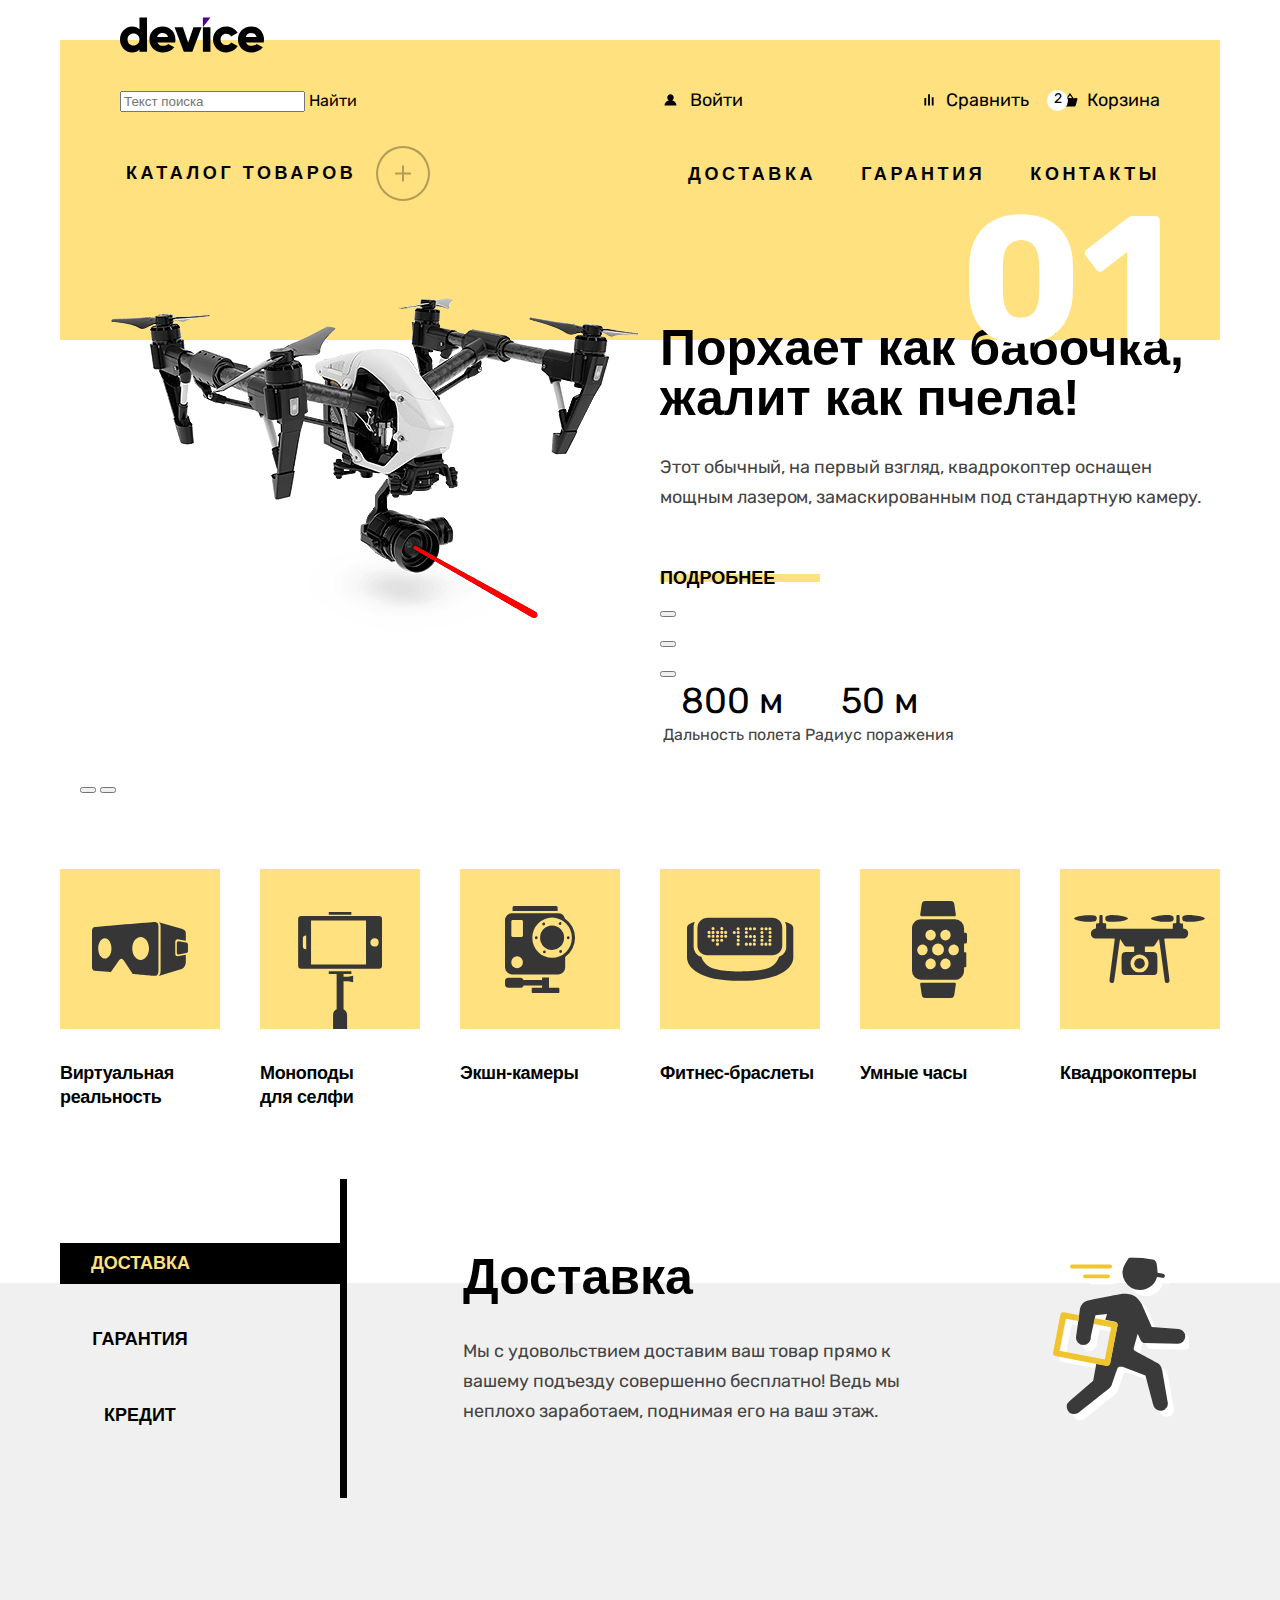
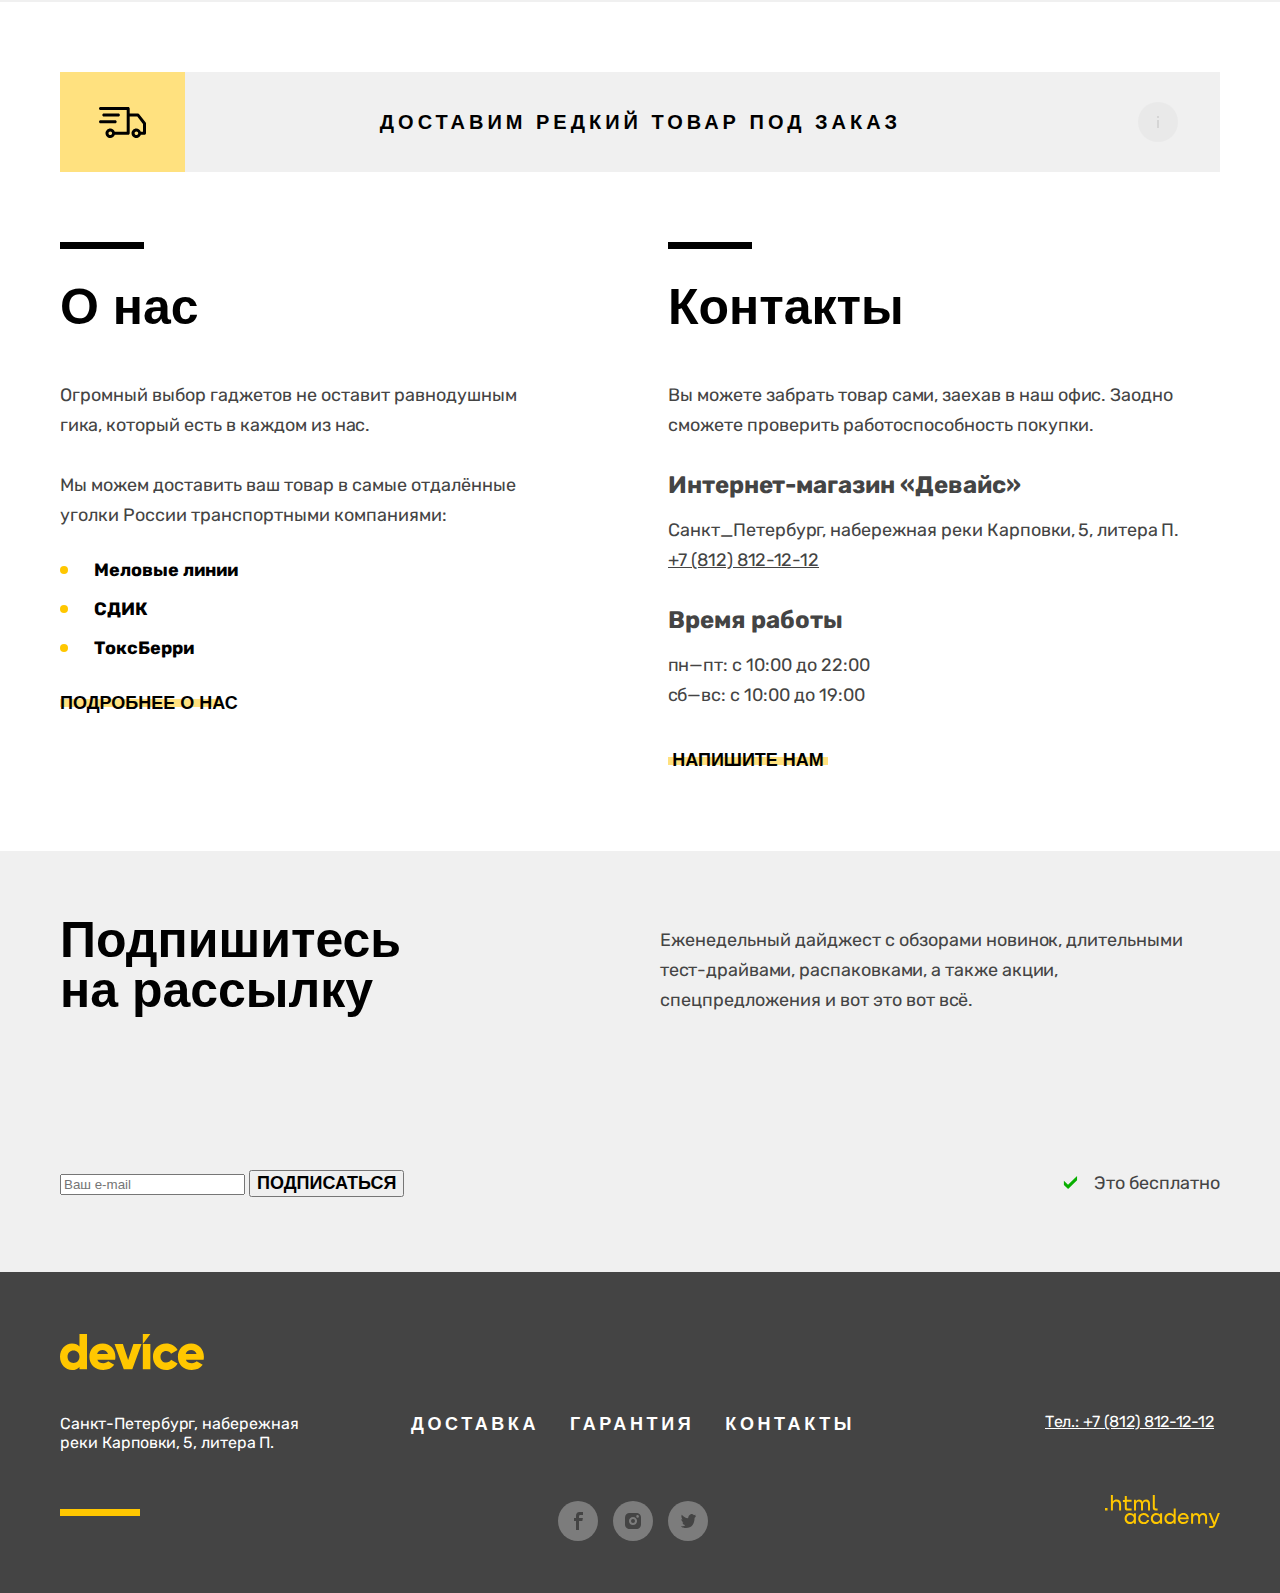
==== commit e1121a4b: "Decorate elements" ====
--- a/index.html
+++ b/index.html
@@ -8,7 +8,8 @@
     <body>
         <header class="page_header">
           <a class="link_logo" href="#">
-            <img class="logo_header" src="images/logo_header.svg" alt="Логотип" width="145" height="36">
+            <img class="logo_header" src="images/logo_header.svg" alt="Логотип" width="144" height="36">
+            <span class="visually_hidden">Логотип</span>
           </a>
           <section class="main_opportunities">
             <form class="form_for_searching" action="https://echo.htmlacademy.ru/" method="post">
@@ -20,21 +21,24 @@
             </form>
             <ul class="opportunities_list">
               <li class="opportunity_item">
-                  <a class="link_opportunity" href="#">Войти</a>
+                  <a class="link_opportunity link_opportunity_enter" href="#">Войти</a>
               </li>
               <li class="opportunity_item">
-                  <a class="link_opportunity" href="#">Сравнить</a>
+                  <a class="link_opportunity link_opportunity_compare" href="#">Сравнить</a>
               </li>
-              <li class="opportunity_item">
-                  <a class="link_opportunity" href="#">Корзина</a>
-              </li>
+              <li class="opportunity_item basket_item">
+                <a class="link_opportunity link_opportunity_basket" href="#">
+                  <span class="items_number">2</span>
+                  Корзина
+                </a>
           </ul>
           </section>
           <nav class="page_navigation">
+            <button class="catalog_button" type="button">
+              <span>Каталог товаров</span>
+              <svg class="catalog_icon" aria-hidden="true" focusable="false" width="16" height="17" viewBox="0 0 16 17" fill="none" xmlns="http://www.w3.org/2000/svg"><path d="M16 7.39H9v-7H7v7H0v2h7v7h2v-7h7v-2Z" fill="#000"/></svg>
+            </button>
             <ul class="navigation_list">
-                <li class="navigation_item">
-                    <a class="link_navigation" href="#">Каталог товаров</a>
-                </li>
                 <li class="navigation_item">
                     <a class="link_navigation" href="#">Доставка</a>
                 </li>
@@ -69,7 +73,7 @@
                 <p class="device_description">
                   Этот обычный, на первый взгляд, квадрокоптер оснащен мощным лазером, замаскированным под стандартную камеру.
                 </p>
-                <a class="link_more">Подробнее</a>
+                <a class="link_more" href="#">Подробнее</a>
                 <ol class="slider_pagination_list">
                   <li class="slider_pagination_item">
                     <button class="slider_button slider_button_current" type="button">
@@ -104,37 +108,49 @@
               <ul class="variety_list">
                 <li class="variety_item">
                   <a class="variety_item_link" href="#">
-                    <img class="variety_item_img" src="images/product_types/product_type_1.svg" alt="" width="96" height="54">
+                    <div class="image_wrap">
+                      <img class="variety_item_img" src="images/product_types/product_type_1.svg" alt="" width="96" height="54">
+                    </div>
                     <h3 class="variety_item_title">Виртуальная реальность</h3>
                   </a>
                 </li>
                 <li class="variety_item">
                   <a class="variety_item_link" href="#">
-                    <img class="variety_item_img" src="images/product_types/product_type_2.svg" alt="" width="85" height="117">
-                    <h3 class="variety_item_title">Моноподы для селфи</h3>
-                  </a>
-                </li>
-                <li class="variety_item">
-                  <a class="variety_item_link" href="#">
-                    <img class="variety_item_img" src="images/product_types/product_type_3.svg" alt="" width="71" height="87">
+                    <div class="image_wrap">
+                      <img class="variety_item_img" src="images/product_types/product_type_2.svg" alt="" width="85" height="117">
+                    </div>
+                    <h3 class="variety_item_title">Моноподы<br>для селфи</h3>
+                  </a>
+                </li>
+                <li class="variety_item">
+                  <a class="variety_item_link" href="#">
+                    <div class="image_wrap">
+                      <img class="variety_item_img" src="images/product_types/product_type_3.svg" alt="" width="71" height="87">
+                    </div>
                     <h3 class="variety_item_title">Экшн-камеры</h3>
                   </a>
                 </li>
                 <li class="variety_item">
                   <a class="variety_item_link" href="#">
-                    <img class="variety_item_img" src="images/product_types/product_type_4.svg" alt="" width="107" height="64">
+                    <div class="image_wrap">
+                      <img class="variety_item_img" src="images/product_types/product_type_4.svg" alt="" width="107" height="64">
+                    </div>
                     <h3 class="variety_item_title">Фитнес-браслеты</h3>
                   </a>
                 </li>
                 <li class="variety_item">
                   <a class="variety_item_link" href="#">
-                    <img class="variety_item_img" src="images/product_types/product_type_5.svg" alt="" width="56" height="97">
+                    <div class="image_wrap">
+                      <img class="variety_item_img" src="images/product_types/product_type_5.svg" alt="" width="56" height="97">
+                    </div>
                     <h3 class="variety_item_title">Умные часы</h3>
                   </a>
                 </li>
                 <li class="variety_item">
                   <a class="variety_item_link" href="#">
-                    <img class="variety_item_img" src="images/product_types/product_type_6.svg" alt="" width="132" height="69">
+                    <div class="image_wrap">
+                      <img class="variety_item_img" src="images/product_types/product_type_6.svg" alt="" width="132" height="69">
+                    </div>
                     <h3 class="variety_item_title">Квадрокоптеры</h3>
                   </a>
                 </li>
@@ -143,19 +159,19 @@
             <section class="suggestion_section">
               <div class="suggestion_container">
                 <div class="left_column">
-                  <h2 class="suggestion_title"><span class="visually_hidden">Наши услуги</span></h2>
+                  <h2 class="visually_hidden">Наши услуги</h2>
                   <ul class="suggestion_section_buttons">
-                    <li class="suggestion_section_buttons_item">
+                    <li class="suggestion_buttons_item">
                       <h3 class="visually_hidden">Доставка</h3>
-                      <button class="suggestion_button suggestion_button_current" type="button">Доставка</button>
+                      <button class="button suggestion_button_current" type="button">Доставка</button>
                     </li>
-                    <li class="suggestion_section_buttons_item">
+                    <li class="suggestion_buttons_item">
                       <h3 class="visually_hidden">Гарантия</h3>
-                      <button class="suggestion_button" type="button">Гарантия</button>
+                      <button class="button suggestion_button" type="button">Гарантия</button>
                     </li>
-                    <li class="suggestion_section_buttons_item">
+                    <li class="suggestion_buttons_item">
                       <h3 class="visually_hidden">Кредит</h3>
-                      <button class="suggestion_button" type="button">Кредит</button>
+                      <button class="button suggestion_button" type="button">Кредит</button>
                     </li>
                   </ul>
                 </div>
@@ -171,12 +187,16 @@
               </div>
             </section>
             <section class="important_information_section">
-              <h2 class="suggestion_titile"><span class="visually_hidden">Важная информация</span></h2>
-              <div class="important_information_container">
-                <img class="decorate_image_truck" src="images/truck.svg" alt="Едущий грузовик" width="47" height="31"> 
+              <h2 class="visually_hidden">Важная информация></h2>
+              <a class="information_container" href="#">
+                <div class="truck_wrap">
+                  <img class="image_truck" src="images/truck.svg" alt="Едущий грузовик" width="47" height="31"> 
+                </div>
                 <b class="important_message">Доставим редкий товар под заказ</b>
-                <button class="button_for_more_information" type="button"><span class="visually_hidden">Ознакомиться подробнее</span></button>
-              </div>
+                <div class="inf_icon_wrap">
+                  <svg class="information_icon" aria-hidden="true" focusable="false" width="2" height="12" viewBox="0 0 2 12" fill="none" xmlns="http://www.w3.org/2000/svg"><g opacity=".3" fill="#000"><path d="M2 0H0v2h2V0ZM2 4H0v8h2V4Z"/></g></svg>
+                </div>
+              </a>
             </section>
             <div class="index_columns">
               <section class="information_about_company">
@@ -192,9 +212,9 @@
                   <li class="transport_company_item">СДИК</li>
                   <li class="transport_company_item">ТоксБерри</li>
                 </ul>
-                <a class="link_more">Подробнее о нас</a>
+                <a class="link_more" href="#">Подробнее о нас</a>
               </section>
-              <section class="contacts_section>">
+              <section class="contacts_section">
                 <h2 class="contact_information">Контакты</h2>
                 <p class="preview_text_contact">
                   Вы можете забрать товар сами, заехав в наш офис. 
@@ -210,7 +230,7 @@
                   <li class="contacts_schedule_item">пн—пт: с 10:00 до 22:00</li>
                   <li class="contacts_schedule_item">сб—вс: с 10:00 до 19:00</li>
                 </ul>
-                <a class="link_cross">Напишите нам</a>
+                <button class="button" type="button">Напишите нам</button>
               </section>
             </div>
             <section class="subscription_section">
@@ -263,13 +283,22 @@
                 <h2 class="visually_hidden">Соц. медиа</h2>
                 <ul class="media_footer_list">
                   <li class="media_footer_item">
-                    <a class="media_footer" href="https://www.facebook.com/htmlacademy"><span class="visually_hidden">Фейсбук</span></a>
+                    <a class="media_footer" href="#">
+                      <span class="visually_hidden">Фейсбук</span>
+                      <svg class="footer_icon" aria-hidden="true" focusable="false" width="9" height="18" viewBox="0 0 9 18" fill="none" xmlns="http://www.w3.org/2000/svg"><path d="M6.5 3H9V0H5.6C2.8 0 2 1.7 2 4.2V6H0v3h2v9h3V9h3.3l.6-3H5V4.5C5 3.7 5.3 3 6.5 3Z" fill="#444"/></svg>
+                    </a>
                   </li>
                   <li class="media_footer_item">
-                    <a class="media_footer" href="https://www.instagram.com/htmlacademy/"><span class="visually_hidden">Инстаграм</span></a>
+                    <a class="media_footer" href="https://www.instagram.com/htmlacademy/">
+                      <span class="visually_hidden">Инстаграм</span>
+                      <svg class="footer_icon" aria-hidden="true" focusable="false" width="16" height="16" viewBox="0 0 16 16" fill="none" xmlns="http://www.w3.org/2000/svg"><path d="M8 10a2 2 0 1 0 0-4 2 2 0 0 0 0 4Z" fill="#444"/><path d="M14.7 1.3c-.9-.9-2-1.3-3.4-1.3H4.7C1.9 0 0 1.9 0 4.7v6.6c0 1.4.4 2.6 1.4 3.4.9.9 2 1.3 3.3 1.3h6.6c1.4 0 2.6-.4 3.4-1.3.8-.9 1.3-2 1.3-3.4V4.7c0-1.4-.4-2.6-1.3-3.4ZM8 12.1c-2.2 0-4.1-1.8-4.1-4.1S5.8 3.9 8 3.9c2.2 0 4.1 1.8 4.1 4.1s-1.9 4.1-4.1 4.1Zm4.6-7.4c-.7 0-1.3-.5-1.3-1.3s.5-1.3 1.3-1.3c.7 0 1.3.6 1.3 1.3 0 .7-.6 1.3-1.3 1.3Z" fill="#444"/></svg>
+                    </a>
                   </li>
                   <li class="media_footer_item">
-                    <a class="media_footer" href="https://twitter.com/htmlacademy_ru"><span class="visually_hidden">Твиттер</span></a>
+                    <a class="media_footer" href="https://twitter.com/htmlacademy_ru">
+                      <span class="visually_hidden">Твиттер</span>
+                      <svg class="footer_icon" aria-hidden="true" focusable="false" width="15" height="15" viewBox="0 0 15 15" fill="none" xmlns="http://www.w3.org/2000/svg"><path d="M9.7.16c1.5-.5 2.6.3 3.2 1.1.5-.2 1.1-.4 1.7-.6 0 .8-.5 1.4-.8 1.6.7.2 1.2-.4 1.2-.4-.1.9-.9 1.7-1.4 1.9-.2 6.3-2.8 10.4-8.9 10.3h-.4c-.3 0-3.7-.4-4.3-1.8 2 .2 3.4-.4 4.1-1.1-.8-.3-2.4-.4-2.6-2.8.3.2.5.3 1.1.2-1.1-.8-2.3-1.5-2.2-3.5.3.3.9.5 1.2.4C1 5.26-.2 2.36.8.86c1.6 1.7 3.3 3.4 6.3 3.5.2-2.1 1-3.5 2.6-4.2Z" fill="#444"/></svg>
+                    </a>
                   </li>
                 </ul>
               </section>
@@ -280,7 +309,8 @@
                 <a class="contacts_phone_footer" href="tel:88128121212">+7 (812) 812-12-12</a>
               </span>
               <a class="htmlacademy_link" href="https://htmlacademy.ru/">
-                <img class="logo_html" src="images/logo_html_academy.svg" alt="Лого Html Академии" width="115" height="33">
+                <span class="visually_hidden">Лого Html Академии</span>
+                <svg class="academy_logo" aria-hidden="true" focusable="false" width="115" height="33" fill="none" xmlns="http://www.w3.org/2000/svg"><path d="M0 12.9v2.6h2.5v-2.6H0Zm11.6-8.4c-1.6 0-2.8.7-3.6 1.7h-.1V0h-2v15.5h2v-5.3c0-2.1 1.3-3.6 3.3-3.6 1.8 0 2.9 1.4 2.9 3.2v5.7h2V9.4c.1-3-1.8-4.9-4.5-4.9Zm15 .3h-4.8V1.1h-2v3.8h-1.9v2h1.9v6c0 1.7 1 2.7 2.7 2.7h4.1v-2h-3.7c-.7 0-1.1-.4-1.1-1.1V6.8h4.8v-2Zm14.5-.2c-1.6 0-2.9.8-3.5 2.1h-.1c-.6-1.2-1.8-2.1-3.4-2.1-1.4 0-2.5.8-3.1 1.8h-.1V4.8H29v10.6h2V10c0-2 1-3.5 2.6-3.5 1.5 0 2.4 1 2.4 2.6v6.3h2V9.8c0-2.4 1.4-3.3 2.6-3.3 1.5 0 2.4 1 2.4 2.6v6.3h2V8.9c.1-2.5-1.4-4.3-3.9-4.3Zm6.7 8.1c0 1.7 1 2.7 2.8 2.7h2v-2h-1.7c-.7 0-1.1-.4-1.1-1.1V0h-2v12.7Zm-18.9 7c-.9-1.1-2.2-1.8-3.9-1.8-3.1 0-5.4 2.3-5.4 5.6s2.3 5.6 5.4 5.6c1.8 0 3-.8 3.8-1.9h.1v1.6h2V18.2h-2v1.5Zm-3.6 7.4c-2.2 0-3.6-1.6-3.6-3.6s1.4-3.6 3.6-3.6 3.6 1.6 3.6 3.6c0 1.9-1.4 3.6-3.6 3.6ZM44.2 22c-.5-2.4-2.6-4.1-5.4-4.1a5.4 5.4 0 0 0-5.6 5.6c0 3.1 2.2 5.6 5.6 5.6 2.8 0 4.9-1.8 5.4-4.2h-2.1a3.4 3.4 0 0 1-3.3 2.3c-2.2 0-3.6-1.6-3.6-3.6s1.4-3.6 3.6-3.6c1.6 0 2.8 1 3.3 2.2h2.1V22Zm10.9-2.3c-.9-1.1-2.2-1.8-3.9-1.8-3.1 0-5.4 2.3-5.4 5.6s2.3 5.6 5.4 5.6c1.8 0 3-.8 3.8-1.9h.1v1.6h2V18.2h-2v1.5Zm-3.6 7.4c-2.2 0-3.6-1.6-3.6-3.6s1.4-3.6 3.6-3.6 3.6 1.6 3.6 3.6c0 1.9-1.5 3.6-3.6 3.6Zm17.2-7.3c-.9-1.1-2.2-1.9-3.9-1.9-3.1 0-5.4 2.3-5.4 5.6s2.2 5.6 5.4 5.6c1.7 0 3-.8 3.8-1.8h.1v1.5h2V13.4h-2v6.4Zm-3.6 7.3c-2.2 0-3.6-1.6-3.6-3.6s1.4-3.6 3.6-3.6 3.6 1.6 3.6 3.6c-.1 2-1.5 3.6-3.6 3.6Zm13.2-9.2c-3.3 0-5.5 2.5-5.5 5.6 0 3 2.1 5.6 5.5 5.6 2.5 0 4.5-1.3 5.2-3.6h-2.1c-.5 1-1.6 1.6-3 1.6-1.9 0-3.3-1.3-3.4-2.9h8.8c.2-3.6-2-6.3-5.5-6.3Zm0 1.9c1.7 0 3 1 3.3 2.6h-6.5c.3-1.5 1.5-2.6 3.2-2.6Zm19.9-1.9c-1.6 0-2.9.8-3.6 2h-.1c-.6-1.2-1.8-2-3.4-2-1.4 0-2.5.7-3.1 1.8v-1.5h-1.9v10.6h2v-5.4c0-2 1-3.4 2.6-3.5 1.5 0 2.4 1 2.4 2.6v6.3h2v-5.6c0-2.4 1.4-3.3 2.6-3.3 1.5 0 2.4 1 2.4 2.6v6.3h2v-6.5c.1-2.6-1.4-4.4-3.9-4.4Zm11.2 9.1-3.6-8.9h-2.2l4.8 11.6c-.3.9-.7 1.2-1.7 1.2h-2.5v2h2.5c1.8 0 2.8-.8 3.5-2.6l4.7-12.2h-2.1l-3.4 8.9Z" fill="#FFC700"/></svg>
               </a>
             </div>
           </div>
--- a/styles/styles.css
+++ b/styles/styles.css
@@ -44,70 +44,6 @@
     line-height: 30px;
     color: #000000;
     background-color: #ffffff;
-}
-
-.page_header {
-    display: flex;
-    flex-direction: column;
-    box-sizing: border-box;
-    width: 1160px;
-    height: 300px;
-    margin: 0 auto;
-    margin-top: 40px;
-    padding: 0 60px;
-    background-color: #FFE17F;
-}
-
-.header_inner {
-    height: 186px;
-}
-
-.main_opportunities {
-    display: flex;
-    margin-bottom: 30px;
-}
-
-.logo_header {
-    margin-bottom: 30px;
-}
-
-.form_for_searching {
-    width: 517px;
-    margin-right: 26px;
-}
-
-.searching {
-    margin: 0;
-}
-
-.opportunities_list {
-    display: flex;
-    flex-wrap: wrap;
-    justify-content: flex-end;
-    align-items: center;
-    width: 497px;
-}
-
-.opportunity_item:not(:last-child) {
-    margin-right: 60px;
-}
-
-.opportunity_item:first-child {
-    margin-right: auto;
-}
-
-.navigation_list {
-    display: flex;
-    flex-wrap: wrap;
-    justify-content: flex-end;
-}
-
-.navigation_item:not(:last-child) {
-    margin-right: 45px;
-}
-
-.navigation_item:first-child {
-    margin-right: auto;
 }
 
 .opportunities_list,
@@ -122,13 +58,134 @@
 .bluetooth_list,
 .product_list,
 .pagination_list,
-.slider_pagination_list {
+.slider_pagination_list,
+.transport_companies_list {
     margin: 0;
     padding: 0;
     list-style: none;
 }
 
+.page_header {
+    display: flex;
+    flex-direction: column;
+    box-sizing: border-box;
+    width: 1160px;
+    height: 300px;
+    margin: 0 auto;
+    margin-top: 40px;
+    padding: 0 60px;
+    background-color: #FFE17F;
+}
+
+.link_logo {
+    max-width: min-content;
+    position: relative;
+    top: -23px;
+}
+
+.link_logo:hover {
+    opacity: 0.6;
+}
+
+.link_logo:active {
+    opacity: 0.3;
+    outline: none;
+}
+
+.link_logo:focus {
+    outline:  2px solid #AF4FFF;
+}
+
+.header_inner {
+    height: 186px;
+}
+
+.main_opportunities {
+    display: flex;
+    margin-bottom: 30px;
+}
+
+.form_for_searching {
+    width: 517px;
+    margin-right: 26px;
+}
+
+.searching {
+    margin: 0;
+}
+
+.catalog_button {
+    display: flex;
+    align-items: center;
+    border: none;
+    background-color: inherit;
+    cursor: pointer;
+    font-family: "Raleway", sans-serif;
+    font-size: 18px;
+    line-height: 21px;
+    font-weight: 800;
+    color: inherit;
+    text-transform: uppercase;
+    text-decoration: none;
+    letter-spacing: 0.2em;
+}
+
+.catalog_icon {
+    margin-left: 20px;
+    padding: 17px;
+    border: 2px solid;
+    border-radius: 100%;
+    fill: #000000;
+    opacity: 0.3;
+}
+
+.catalog_button:hover .catalog_icon,
+.catalog_button:active .catalog_icon {
+    opacity: 1;
+}
+
+.catalog_button:focus {
+    outline:  2px solid #AF4FFF;
+}
+
+.opportunities_list {
+    display: flex;
+    flex-wrap: wrap;
+    justify-content: flex-end;
+    align-items: center;
+    width: 497px;
+}
+
+.opportunity_item:not(:last-child) {
+    margin-right: 18px;
+}
+
+.opportunity_item:first-child {
+    margin-right: auto;
+}
+
+.opportunity_item .link_opportunity_fade {
+    margin-right: 8px;
+}
+
+.link_opportunity_fade {
+    color: #000000;
+    opacity: 0.3;
+}
+
+.navigation_list {
+    margin:auto;
+    margin-right: 0;
+    display: flex;
+    flex-wrap: wrap;
+}
+
+.navigation_item:not(:last-child) {
+    margin-right: 45px;
+}
+
 .page_navigation {
+    display: flex;
     margin: 0;
     padding: 0;
 }
@@ -140,11 +197,69 @@
     text-decoration: none;
 }
 
+.link_opportunity_enter {
+    margin-right: auto;
+    padding-left: 27px;
+    background-image: url(../images/icons/person.svg);
+    background-repeat: no-repeat;
+    background-size: 15px 12px;
+    background-position: center left;
+}
+
+.link_opportunity_compare {
+    padding-left: 22px;
+    background-image: url(../images/icons/compare.svg);
+    background-repeat: no-repeat;
+    background-size: 10px 12px;
+    background-position: center left;
+}
+
+.link_opportunity_basket {
+    position: relative;
+    padding-left: 40px;
+    background-image: url(../images/icons/basket.svg);
+    background-repeat: no-repeat;
+    background-size: 16px 14px;
+    background-position: center left 15px;
+}
+
+.items_number {
+    position: absolute;
+    display: block;
+    top: 0px;
+    right: 0;
+    bottom: 0px;
+    left: 0;
+    width: 21px;
+    height: 21px;
+    margin: auto;
+    margin-left: 0;
+    background-color: #ffffff;
+    border-radius: 50%;
+    font-size: 14px;
+    line-height: 17px;
+    text-align: center;
+    vertical-align: middle;
+}
+
 .link_opportunity {
     color: inherit;
     text-decoration: none;
 }
 
+.link_opportunity:hover {
+    opacity: 0.6;
+}
+
+.link_opportunity:active {
+    opacity: 0.3;
+    outline: none;
+}
+
+.link_opportunity:focus {
+    outline:  2px solid #AF4FFF;
+}
+
 .link_navigation {
     font-family: "Raleway", sans-serif;
     font-size: 18px;
@@ -153,15 +268,35 @@
     color: inherit;
     text-transform: uppercase;
     text-decoration: none;
+    letter-spacing: 0.2em;
+}
+
+.link_navigation:hover {
+    opacity: 0.6;
+}
+
+.link_navigation:active {
+    opacity: 0.3;
+    outline: none;
+}
+
+.link_navigation:focus {
+    outline:  2px solid #AF4FFF;
 }
 
 .device_number {
+    position: absolute;
+    top: 65.5px;
+    right: 49px;
+    z-index: 2;
+    display: block;
     font-size: 180px;
     font-weight: 700;
     color: #ffffff;
 }
 
 .title_for_device_description {
+    z-index: 10;
     margin: 0;
     margin-bottom: 29px;
     font-family: "Raleway", sans-serif;
@@ -172,10 +307,407 @@
 
 .main_container {
     flex-grow: 1;
-    margin-top: 35px;
 }
 
 .catalog_item {
+    position: relative;
+    top: -140px;
+    display: flex;
+    justify-content: space-between;
+    width: 1160px;
+    margin: 0 auto;
+    margin-bottom: -70px;
+}
+
+.item_gallery {
+    width: 560px;
+}
+
+.item_information {
+    position: relative;
+    width: 560px;
+    padding-top: 123px;
+}
+
+.device_description {
+    margin: 0;
+    margin-bottom: 51px;
+    color: #444444;
+}
+
+.link_more {
+    position: relative;
+    width: 160px;
+    padding: 10px 0;
+    font-family: "Raleway", sans-serif;
+    font-size: 18px;
+    line-height: 21px;
+    font-weight: 800;
+    text-transform: uppercase;
+    text-decoration: none;
+    color: inherit;
+    cursor: pointer;
+}
+
+.link_more::before {
+    position: absolute;
+    content: "";
+    top: 0px;
+    right: 0;
+    bottom: 0px;
+    left: 0;
+    width: 160px;
+    height: 8px;
+    margin: auto 0;
+    margin-right: auto;
+    background-color: #FFE17F;
+    z-index: -1;
+}
+
+.number_value_item {
+    font-size: 36px;
+    font-weight: 400;
+}
+
+.value_name {
+    font-size: 16px;
+    color: #444444;
+}
+
+.variety_device_section {
+    width: 1160px;
+    margin: 0 auto;
+    margin-bottom: 174px;
+}
+
+.variety_list {
+    display: grid;
+    grid-template-columns: repeat(6, 160px);
+    column-gap: 40px;
+}
+
+.variety_item_link {
+    color: inherit;
+    text-decoration: none;
+}
+
+.variety_item_title {
+    width: 160px;
+    margin: 0;
+    font-family: "Raleway", sans-serif;
+    font-size: 18px;
+    line-height: 24px;
+    font-weight: 800;
+    letter-spacing: -0.02em;
+}
+
+.image_wrap {
+    position: relative;
+    width: 160px;
+    height: 160px;
+    margin-bottom: 32px;
+    background-color: #FFE17F;
+}
+
+.variety_item_img {
+    position: absolute;
+    top: 0;
+    right: 0;
+    bottom: 0;
+    left: 0;
+    margin: auto;
+}
+
+.variety_item:nth-child(2) .variety_item_img {
+    margin-bottom: 0;
+}
+
+.variety_item:hover .image_wrap {
+    background-color: #FFC700;
+} 
+
+.variety_item:active {
+    opacity: 0.3;
+} 
+
+.variety_item:focus-within {
+    outline:  2px solid #AF4FFF;
+} 
+
+.suggestion_container {
+    position: relative;
+    top: -104px;
+    display: flex;
+    width: 1160px;
+    height: 319px;
+    margin: 0 auto;
+    margin-bottom: 70px;
+}
+
+.suggestion_buttons_item:not(:last-child) {
+    margin-bottom: 35px;
+}
+
+.left_column {
+    width: 287px;
+    margin: 0;
+    margin-top: 64px;
+    padding: 0;
+}
+
+.left_column::before {
+    content:'';
+    position: absolute;
+    top: 0px;
+    right: 0;
+    bottom: 0px;
+    left: 0;
+    margin-left: 280px;
+    width: 0;
+    border-right: 7px solid #000000;
+}
+
+.middle_column {
+    width: 452px;
+    margin-top: 72.5px;
+    margin-left: 116px;
+    margin-right: 106px;
+}
+
+.decorate_image_postman {
+    margin: auto;
+}
+
+.button {
+    position: relative;
+    width: 160px;
+    padding: 10px 0;
+    font-family: "Raleway", sans-serif;
+    font-size: 18px;
+    line-height: 21px;
+    font-weight: 800;
+    text-transform: uppercase;
+    background-color: inherit;
+    border: none;
+    cursor: pointer;
+}
+
+.suggestion_button {
+    background-color: inherit;
+}
+
+.button::before {
+    position: absolute;
+    content: "";
+    top: 0px;
+    right: 0;
+    bottom: 0px;
+    left: 0;
+    width: 160px;
+    height: 8px;
+    margin: auto 0;
+    margin-right: auto;
+    background-color: #FFE17F;
+    z-index: -1;
+}
+
+.suggestion_button_current {
+    width: 280px;
+    padding: 10px 137px 10px 18px;
+    background-color: #000000;
+    color: #FFE17F;
+}
+
+.suggestion_button_current:hover {
+    color: #80703F;
+}
+
+.suggestion_button_current:active {
+    color: #4C4326;
+}
+
+.suggestion_button_current:focus {
+    outline:  2px solid #AF4FFF;
+}
+
+.suggestion_title_current {
+    margin: 0;
+    margin-bottom: 34px;
+    font-family: "Raleway", sans-serif;
+    font-size: 50px;
+    line-height: 50px;
+    font-weight: 800;
+}
+
+.text_suggestion {
+    color: #444444;
+}
+
+.suggestion_section {
+    background-color: #F0F0F0;
+}
+
+.important_message {
+    display: block;
+    margin: auto 0;
+    font-family: "Raleway", sans-serif;
+    font-size: 20px;
+    line-height: 23px;
+    font-weight: 800;
+    text-decoration: none;
+    text-transform: uppercase;
+    letter-spacing: 0.2em;
+    cursor: pointer;
+}
+
+.important_information_section {
+    background-color: #F0F0F0;
+}
+
+.important_information_section {
+    width: 1160px;
+    margin: 0 auto;
+    margin-bottom: 70px;
+}
+
+.information_container {
+    display: flex;
+    justify-content: space-between;
+    height: 100px;
+    text-decoration: none;
+    color: inherit;
+}
+
+.inf_icon_wrap {
+    position: relative;
+    margin: 30px 42px;
+    width: 40px;
+    height: 40px;
+    background-color: #DCDCDC;
+    border-radius: 50%;
+    opacity: 0.3;
+}
+
+.information_icon {
+    position: absolute;
+    top: 0;
+    right: 0;
+    bottom: 0;
+    left: 0;
+    margin: auto;
+    z-index: 1;
+}
+
+.information_container:hover .truck_wrap {
+    background-color: #FFC700;
+}
+
+.information_container:hover .information_icon {
+    fill: #000000;
+}
+
+.information_container:active {
+    opacity: 0.3;
+}
+
+.information_container:focus {
+    outline: 2px solid #AF4FFF;
+}
+
+.truck_wrap {
+    position: relative;
+    width: 125px;
+    height: 100px;
+    background-color: #FFE17F;
+}
+
+.image_truck {
+    position: absolute;
+    top: 0;
+    right: 0;
+    bottom: 0;
+    left: 0;
+    margin: auto;
+}
+
+.about_company_title,
+.contact_information {
+    margin: 0;
+    margin-top: 40px;
+    margin-bottom: 48px;
+    font-family: "Raleway", sans-serif;
+    font-size: 50px;
+    line-height: 50px;
+    font-weight: 800;
+}
+
+.text_about_company,
+.preview_text_contact {
+    margin: 0;
+    margin-bottom: 30px;
+    color: #444444;
+}
+
+.contacts_schedule_item {
+    color: #444444;
+}
+
+.contacts_schedule_item:last-child {
+    margin-bottom: 30px;
+}
+
+.transport_companies_list {
+    margin-bottom: 30px;
+}
+
+.transport_company_item {
+    position: relative;
+    margin-bottom: 19px;
+    padding-left: 34px;
+    line-height: 20px;
+    font-weight: 700;
+
+}
+
+.transport_company_item::before {
+    content: "";
+    position: absolute;
+    top: 0;
+    right: 0;
+    bottom: 0;
+    left: 0;
+    margin: auto;
+    margin-left: 0;
+    width: 8px;
+    height: 8px;
+    border-radius: 50%;
+    background-color: #FFC700;
+}
+
+.address_title,
+.time_schedule {
+    margin: 0;
+    margin-bottom: 15px;
+    font-size: 24px;
+    font-weight: 700;
+    color: #444444;
+}
+
+.contacts_address_text {
+    margin: 0;
+}
+
+.contacts_address {
+    margin-bottom: 30px;
+    font-style: normal;
+    color: #444444;
+}
+
+.contacts_phone {
+    color: inherit;
+}
+
+.index_columns {
     display: flex;
     justify-content: space-between;
     width: 1160px;
@@ -183,224 +715,26 @@
     margin-bottom: 70px;
 }
 
-.item_gallery {
-    width: 560px;
-}
-
-.item_information {
-    width: 560px;
-}
-
-.device_description {
-    margin: 0;
-    margin-bottom: 51px;
-    color: #444444;
-}
-
-.link_more,
-.link_cross {
-    font-family: "Raleway", sans-serif;
-    font-size: 18px;
-    line-height: 21px;
-    font-weight: 800;
-    color: inherit;
-    text-transform: uppercase;
-    text-decoration: none;
-}
-
-.number_value_item {
-    font-size: 36px;
-    font-weight: 400;
-}
-
-.value_name {
-    font-size: 16px;
-    color: #444444;
-}
-
-.variety_device_section {
-    width: 1160px;
-    margin: 0 auto;
-    margin-bottom: 70px;
-}
-
-.variety_list {
-    display: grid;
-    grid-template-columns: repeat(6, 160px);
-    column-gap: 40px;
-}
-
-.variety_item_link {
-    font-family: "Raleway", sans-serif;
-    font-size: 18px;
-    line-height: 24px;
-    font-weight: 800;
-    color: inherit;
-    text-decoration: none;
-}
-
-.variety_item_title {
-    width: 160px;
-}
-
-.variety_item_img {
-    background-color: #FFE17F;
-}
-
-.suggestion_container {
-    display: flex;
-    width: 1160px;
-    height: 319px;
-    margin: 0 auto;
-    margin-bottom: 70px;
-}
-
-.left_column {
-    width: 287px;
-    margin: 0;
-    padding: 0;
-}
-
-.middle_column {
-    width: 452px;
-    margin-left: 116px;
-    margin-right: 106px;
-}
-
-.suggestion_button {
-    font-family: "Raleway", sans-serif;
-    font-size: 18px;
-    line-height: 21px;
-    font-weight: 800;
-    color: inherit;
-    text-transform: uppercase;
-}
-
-.suggestion_button_current {
-    color: #FFE17F;
-}
-
-.suggestion_title_current {
-    margin: 0;
-    margin-bottom: 34px;
-    font-family: "Raleway", sans-serif;
-    font-size: 50px;
-    line-height: 50px;
-    font-weight: 800;
-}
-
-.text_suggestion {
-    color: #444444;
-}
-
-.suggestion_section {
-    background-color: #F0F0F0;
-}
-
-.important_message {
-    display: block;
-    margin: auto 0;
-    font-family: "Raleway", sans-serif;
-    font-size: 20px;
-    line-height: 23px;
-    font-weight: 800;
-    text-transform: uppercase;
-}
-
-.important_information_section {
-    background-color: #F0F0F0;
-}
-
-.important_information_section {
-    width: 1160px;
-    margin: 0 auto;
-    margin-bottom: 70px;
-}
-
-.important_information_container {
-    display: flex;
-    justify-content: space-between;
-    height: 100px;;
-}
-
-.decorate_image_truck {
-    background-color: #FFE17F;
-}
-
-.button_for_more_information {
-    margin: 30px 42px;
-}
-
-.about_company_title,
-.contact_information {
-    margin: 0;
-    margin-top: 40px;
-    margin-bottom: 48px;
-    font-family: "Raleway", sans-serif;
-    font-size: 50px;
-    line-height: 50px;
-    font-weight: 800;
-}
-
-.text_about_company,
-.preview_text_contact {
-    margin: 0;
-    margin-bottom: 30px;
-    color: #444444;
-}
-
-.contacts_schedule_item {
-    color: #444444;
-}
-
-.contacts_schedule_item:last-child {
-    margin-bottom: 30px;
-}
-
-.transport_companies_list {
-    margin: 0;
-    margin-bottom: 30px;
-    padding: 0;
-}
-
-.transport_company_item {
-    line-height: 20px;
-    font-weight: 700;
-}
-
-.address_title,
-.time_schedule {
-    margin: 0;
-    margin-bottom: 15px;
-    font-size: 24px;
-    font-weight: 700;
-    color: #444444;
-}
-
-.contacts_address_text {
-    margin: 0;
-}
-
-.contacts_address {
-    margin-bottom: 30px;
-    font-style: normal;
-    color: #444444;
-}
-
-.contacts_phone {
-    color: inherit;
-}
-
-.index_columns {
-    display: flex;
-    justify-content: space-between;
-    width: 1160px;
-    margin: 0 auto;
-    margin-bottom: 70px;
-}
-
 .information_about_company {
+    position: relative;
     margin-right: 108px;
+}
+
+.contacts_section {
+    position: relative;
+}
+
+.information_about_company::before,
+.contacts_section::before {
+    content: "";
+    position: absolute;
+    top: 0px;
+    right: 0;
+    bottom: 0px;
+    left: 0;
+    width: 84px;
+    margin-bottom: auto;
+    border-top: 7px solid #000000
 }
 
 .subscription_description {
@@ -411,6 +745,11 @@
 }
 
 .useful_note {
+    padding-left: 32px;
+    background-image: url("../images/icons/mark.svg");
+    background-repeat: no-repeat;
+    background-size: 16px 16px;
+    background-position: center left;
     color: #444444;
 }
 
@@ -480,8 +819,22 @@
 }
 
 .adress_section_footer {
+    position: relative;
     width: 239px;
     margin-top: 62px;
+}
+
+.adress_section_footer::after {
+    content: "";
+    position: absolute;
+    top: 0px;
+    right: 0;
+    bottom: 0px;
+    left: 0;
+    width: 80px;
+    height: 0;
+    margin-top: 175px;
+    border-bottom: 7px solid #FFC700;
 }
 
 .link_footer_list {
@@ -500,6 +853,23 @@
     color: inherit;
     text-transform: uppercase;
     text-decoration: none;
+    letter-spacing: 0.2em;
+    border-bottom: 2px solid #444444;
+}
+
+.link_footer:hover {
+    color: #FFC700;
+    border-color: #FFC700;
+}
+
+.link_footer:active {
+    color: #FFC700;
+    border-color: #FFC700;
+    opacity: 0.3;
+}
+
+.link_footer:focus {
+    outline:  2px solid #AF4FFF;
 }
 
 .center_footer {
@@ -515,10 +885,23 @@
     margin-left: auto;
 }
 
-.logo_html {
+.htmlacademy_link {
     display: block;
     margin-top: 63px;
     margin-left: auto;
+}
+
+.htmlacademy_link:hover .academy_logo {
+    fill: #FFFFFF;
+}
+
+.htmlacademy_link:active .academy_logo {
+    fill: #FFFFFF;
+    opacity: 0.3;
+}
+
+.htmlacademy_link:focus .academy_logo {
+    outline:  2px solid #AF4FFF;
 }
 
 .phone-text,
@@ -529,6 +912,19 @@
     text-decoration: underline;
 }
 
+.phone-text:hover {
+    color: #FFC700;
+}
+
+.phone-text:active {
+    color: #FFC700;
+    opacity: 0.3;
+}
+
+.phone-text:focus-within {
+    outline:  2px solid #AF4FFF;
+}
+
 .media_footer_list {
     display: flex;
     flex-wrap: wrap;
@@ -536,8 +932,6 @@
 }
 
 .media_footer_item {
-    width: 40px;
-    height: 40px;
     margin-bottom: 15px;
 }
 
@@ -546,16 +940,47 @@
     margin-right: 15px;
 }
 
+.media_section {
+    display: flex;
+    justify-content: center;
+}
+
 .media_footer {
-    color: inherit;
-    text-decoration: none;
+  position: relative;
+  display: block;
+  width: 40px;
+  height: 40px;
+  background-color: #7C7C7C;
+  border-radius: 50%;
+}
+
+.footer_icon {
+    position: absolute;
+    top: 0;
+    right: 0;
+    bottom: 0;
+    left: 0;
+    margin: auto; 
+    fill: #C7A014;    
+}
+
+.media_footer:hover {
+    background-color: #FFC700;
+}
+
+.media_footer:active .footer_icon {
+    fill: #C7A014;
+}
+
+.media_footer_item:focus-within {
+    outline:  2px solid #AF4FFF;
 }
 
 .catalog_header {
     box-sizing: border-box;
     width: 1160px;
     margin: 0 auto;
-    padding: 0 21px 35px 60px;
+    padding: 35px 21px 35px 60px;
 }
 
 .catalog_header_title {
@@ -572,7 +997,12 @@
 }
 
 .breadcrumbs_item:not(:last-child) {
-    margin-right: 36px;
+    padding-right: 36px;
+    background-image: url("../images/icons/next.svg");
+    background-repeat: no-repeat;
+    background-size: 4px 7px;
+    background-position: center right 16px;
+    border: none;
 }
 
 .breadcrumbs_link {
@@ -583,6 +1013,18 @@
     text-decoration: none;
 }
 
+.breadcrumbs_link:hover {
+    opacity: 0.6;
+}
+
+.breadcrumbs_link:active {
+    opacity: 0.3;
+}
+
+.breadcrumbs_link:focus {
+    outline:  2px solid #AF4FFF;
+}
+
 .catalog_container {
     display: flex;
     width: 1160px;
@@ -605,7 +1047,6 @@
     font-size: 16px;
     line-height: 19px;
     font-weight: 800;
-    text-align: center;
     text-transform: uppercase;
 }
 
@@ -643,8 +1084,69 @@
 
 .filter-box {
     display: flex;
+    align-items: flex-end;
     padding: 25px 40px;
     background-color: #F0F0F0;
+}
+
+.select_control {
+    margin-right: auto;
+    padding-right: 50px;
+    font: inherit;
+    background-color: #ffffff;
+    border: none;
+    background-color: inherit;
+    background-image: url("../images/icons/down_select.svg");
+    background-size: 9px 6px;
+    background-repeat: no-repeat;
+    background-position: center right 10px;
+    appearance: none;
+}
+
+.select_control:hover {
+    opacity: 0.6;
+}
+
+.select_control:active {
+    opacity: 0.3;
+}
+
+.select_control:focus {
+    outline:  2px solid #AF4FFF;
+}
+
+.button_regulation  {
+    padding: 10px;
+    background-color: inherit;
+    border: none;
+    cursor: pointer;
+    opacity: 0.2;
+}
+
+.button_regulation_max {
+    background-image: url("../images/icons/up.svg");
+    background-size: 11px 10px;
+    background-repeat: no-repeat;
+    background-position: center;
+}
+
+.button_regulation_min {
+    background-image: url("../images/icons/down.svg");
+    background-size: 11px 10px;
+    background-repeat: no-repeat;
+    background-position: center;
+}
+
+.button_regulation:hover {
+    opacity: 0.5;
+}
+
+.button_regulation:active {
+    opacity: 1;
+}
+
+.button_regulation:focus {
+    outline:  2px solid #AF4FFF;
 }
 
 .product_list {
@@ -680,6 +1182,52 @@
     text-decoration: none;
 }
 
+.image_link {
+    position: relative;
+    display: block;
+    width: 360px;
+    height: 380px;
+    font-family: "Raleway", sans-serif;
+    font-size: 18px;
+    line-height: 21px;
+    font-weight: 800;
+    text-transform: uppercase;
+    text-decoration: none;
+    color: inherit;
+    cursor: pointer;   
+}
+
+.span_more {
+    position: absolute;
+    content: "";
+    top: 180px;
+    right: 109px;
+    opacity: 0;
+    transition: .5s ease;
+}
+
+.span_more::before {
+    position: absolute;
+    content: "";
+    top: 0px;
+    right: 0;
+    bottom: 0px;
+    left: 0;
+    width: 160px;
+    height: 8px;
+    margin: auto 0;
+    margin-right: auto;
+    background-color: #FFE17F;
+    z-index: -1;
+}
+.image_link:hover {
+    opacity: 0.5;
+}
+
+.image_link:hover .span_more {
+    opacity: 1;
+}
+
 .product_item_price {
     margin-left: auto;
     font-weight: 400;
@@ -702,19 +1250,34 @@
     border: 3px solid #E5E5E5;
 }
 
+.button_download_more:hover {
+    border-color: #000000;
+}
+
+.button_download_more:active {
+    border-color: #000000;
+    opacity: 0.3;
+}
+
+.button_download_more:focus {
+    outline: 2px solid #AF4FFF;
+}
+
 .pagination_container {
     box-sizing: border-box;
-    width: 760px;
-    height: 71px;
     margin: 0 auto;
     background-color: #EBEBEB;
 }
 
 .pagination_list {
     display: flex;
+    align-items: center;
+    width: 760px;
 }
 
 .pagination_regulator {
+    display: block;
+    padding: 25px;
     font-family: "Raleway", sans-serif;
     font-size: 18px;
     line-height: 21px;
@@ -722,6 +1285,21 @@
     color: inherit;
     text-decoration: none;
     text-transform: uppercase;
+    letter-spacing: 0.2em;
+    background-color: inherit;
+}
+
+.pagination_regulator:hover {
+    background-color: #DCDCDC;
+}
+
+.pagination_regulator:active {
+    background-color: #DCDCDC;
+    opacity: 0.3;
+}
+
+.pagination_regulator:focus {
+    outline:  2px solid #AF4FFF;
 }
 
 .pagination_item {
@@ -733,10 +1311,9 @@
 
 .pagination_item:first-child {
     display: block;
-    width: auto;
-    height: auto;
+    width: min-content;
+    height: min-content;
     margin-right: 145px;
-    padding: 25px;
 }
 
 .pagination_item {
@@ -747,8 +1324,7 @@
     display: inline-block;
     width: auto;
     height: auto;
-    margin-left: 145px;
-    padding: 25px;
+    margin-left: auto;
 }
 
 .pagination_link {
@@ -758,6 +1334,33 @@
     line-height: 20px;
     color: #444444;
     text-decoration: none;
+    opacity: 0.3;
+}
+
+.pagination_disabled {
+    display: block;
+    margin: auto auto;
+    font-size: 16px;
+    line-height: 20px;
+    color: #444444;
+    text-decoration: none;
+    opacity: 0.3;
+}
+
+.pagination_current {
+    opacity: 0.6;
+}
+
+.pagination_link:hover {
+    opacity: 1;
+}
+
+.pagination_link:active {
+    opacity: 0.1;
+}
+
+.pagination_link:focus {
+    outline:  2px solid #AF4FFF;
 }
 
 /* Для скрытия разметки */
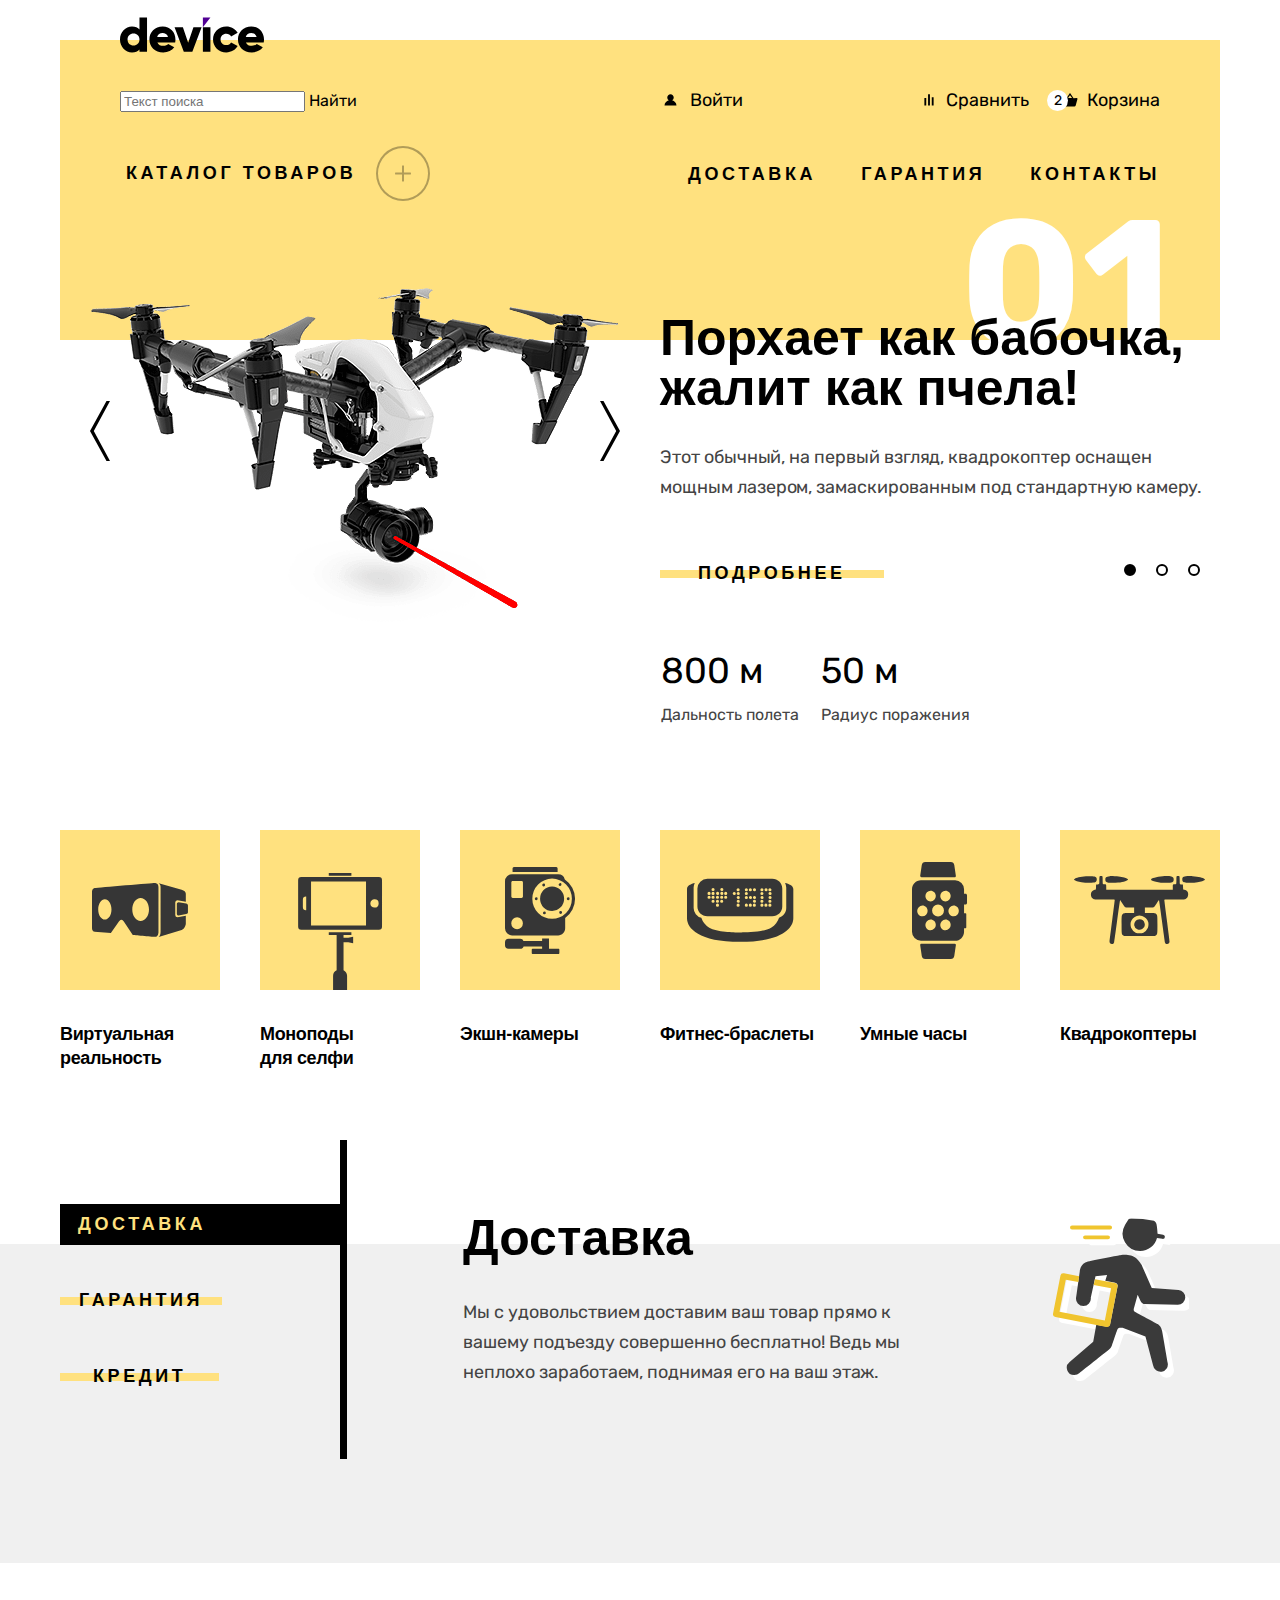
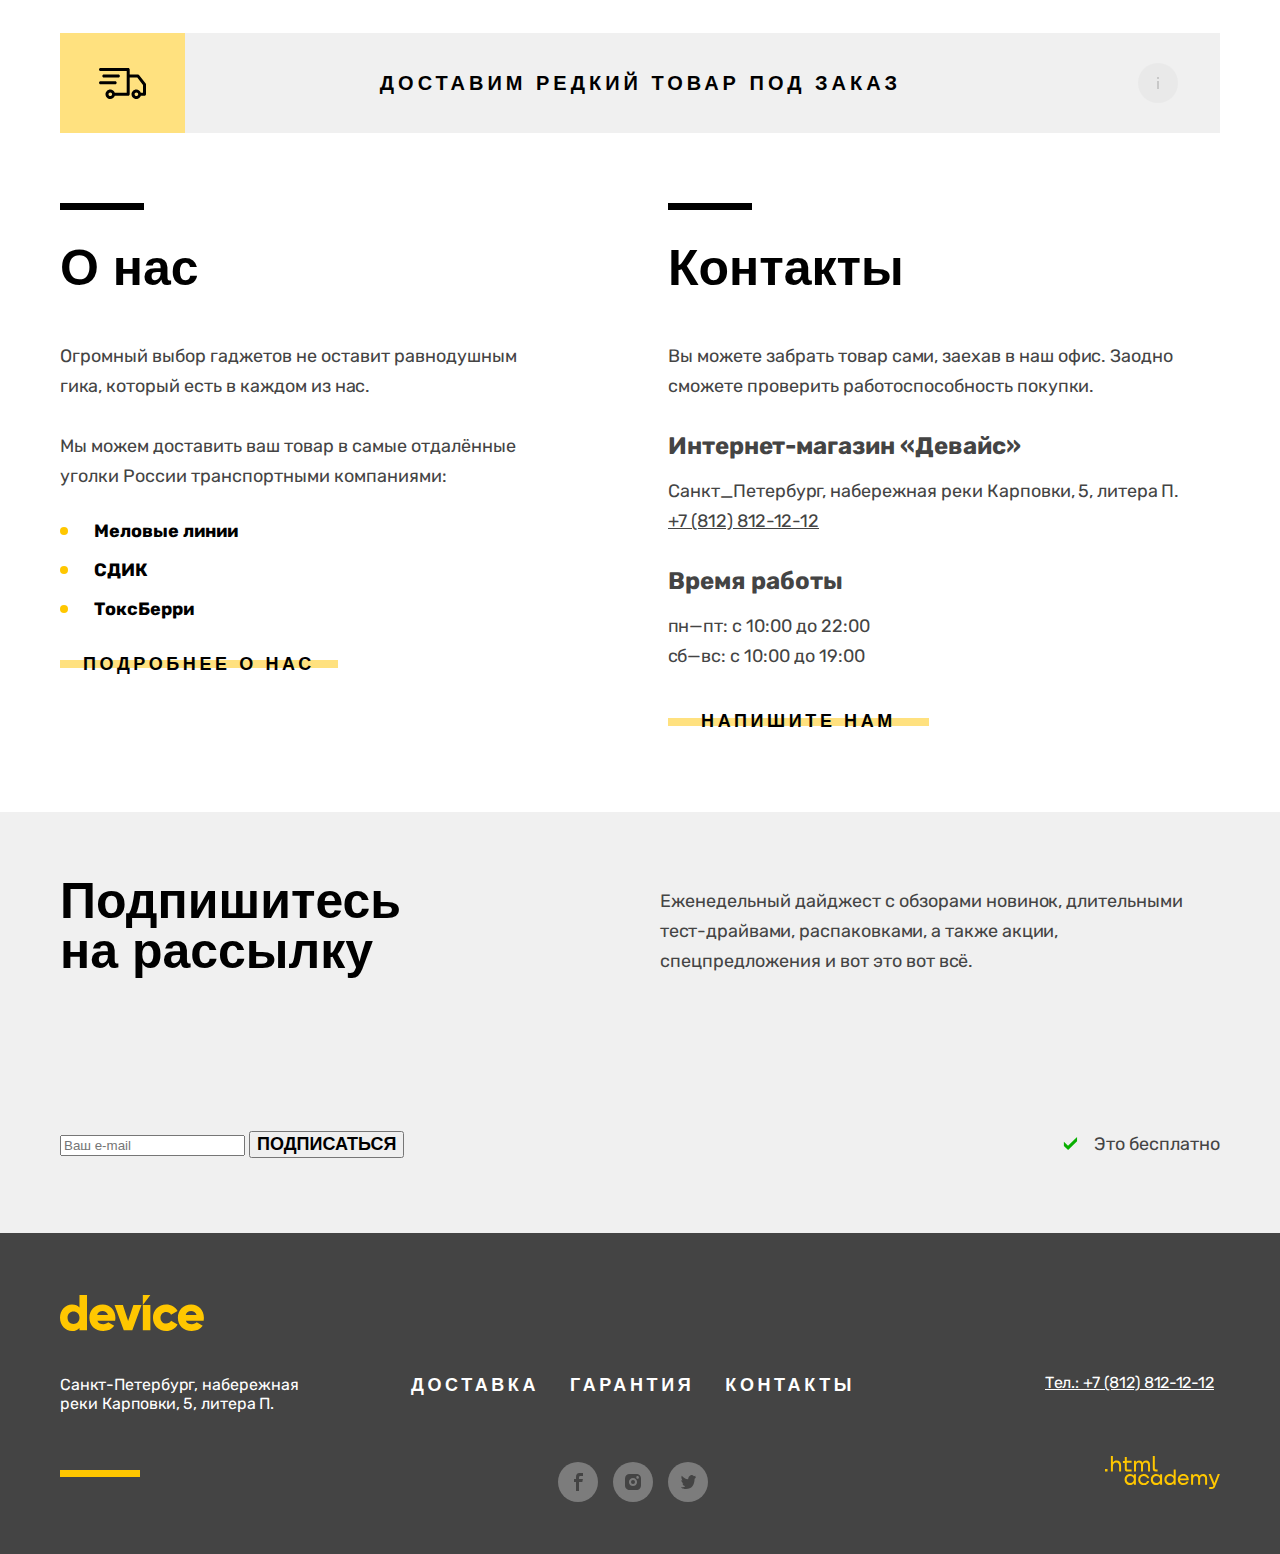
==== commit 9ba3861c: "Merge pull request #9 from tyanaten/master" ====
--- a/index.html
+++ b/index.html
@@ -58,12 +58,14 @@
               <h2 class="about_device"><span class="visually_hidden">О девайсе</span></h2>
               <div class="item_gallery">
                 <img class="slider_image" src="images/slider-1.png" alt="Фото девайса 1" width="560" height="560">
-                <button class="button_slider button_slider_prev" type="button">
-                  <span class="visually_hidden">Предыдущее фото</span>
-                </button>
-                <button class="button_slider button_slider_next" type="button">
-                  <span class="visually_hidden">Следующее фото</span>
-                </button>
+                <div class="slider_container">
+                  <button class="button_slider" type="button">
+                    <span class="visually_hidden">Предыдущее фото</span>
+                  </button>
+                  <button class="button_slider button_slider_right" type="button">
+                    <span class="visually_hidden">Следующее фото</span>
+                  </button>
+                </div>
               </div>
               <div class="item_information">
                 <span class="device_number">01</span>
@@ -73,24 +75,26 @@
                 <p class="device_description">
                   Этот обычный, на первый взгляд, квадрокоптер оснащен мощным лазером, замаскированным под стандартную камеру.
                 </p>
-                <a class="link_more" href="#">Подробнее</a>
-                <ol class="slider_pagination_list">
-                  <li class="slider_pagination_item">
-                    <button class="slider_button slider_button_current" type="button">
-                      <span class="visually_hidden">1 фото</span>
-                    </button>
-                  </li>
-                  <li class="slider_pagination_item">
-                    <button class="slider_button" type="button">
-                      <span class="visually_hidden">2 фото</span>
-                    </button>
-                  </li>
-                  <li class="slider_pagination_item">
-                    <button class="slider_button" type="button">
-                      <span class="visually_hidden">3 фото</span>
-                    </button>
-                  </li>
-                </ol>
+                <div class="position_container">
+                  <a class="link link_more" href="#">Подробнее</a>
+                  <ol class="slider_pagination_list">
+                    <li class="slider_pagination_item">
+                      <button class="slider_button slider_button_current" type="button">
+                        <span class="visually_hidden">1 фото</span>
+                      </button>
+                    </li>
+                    <li class="slider_pagination_item">
+                      <button class="slider_button" type="button">
+                        <span class="visually_hidden">2 фото</span>
+                      </button>
+                    </li>
+                    <li class="slider_pagination_item">
+                      <button class="slider_button" type="button">
+                        <span class="visually_hidden">3 фото</span>
+                      </button>
+                    </li>
+                  </ol>
+                </div>
                 <table class="device_values">
                   <tr>
                     <th class="number_value_item">800 м</th>
@@ -163,15 +167,15 @@
                   <ul class="suggestion_section_buttons">
                     <li class="suggestion_buttons_item">
                       <h3 class="visually_hidden">Доставка</h3>
-                      <button class="button suggestion_button_current" type="button">Доставка</button>
+                      <button class="suggestion_button_current" type="button">Доставка</button>
                     </li>
                     <li class="suggestion_buttons_item">
                       <h3 class="visually_hidden">Гарантия</h3>
-                      <button class="button suggestion_button" type="button">Гарантия</button>
+                      <button class="button guarantee_button" type="button">Гарантия</button>
                     </li>
                     <li class="suggestion_buttons_item">
                       <h3 class="visually_hidden">Кредит</h3>
-                      <button class="button suggestion_button" type="button">Кредит</button>
+                      <button class="button credit_button" type="button">Кредит</button>
                     </li>
                   </ul>
                 </div>
@@ -194,7 +198,7 @@
                 </div>
                 <b class="important_message">Доставим редкий товар под заказ</b>
                 <div class="inf_icon_wrap">
-                  <svg class="information_icon" aria-hidden="true" focusable="false" width="2" height="12" viewBox="0 0 2 12" fill="none" xmlns="http://www.w3.org/2000/svg"><g opacity=".3" fill="#000"><path d="M2 0H0v2h2V0ZM2 4H0v8h2V4Z"/></g></svg>
+                  <svg class="information_icon" aria-label="Больше информации" aria-hidden="true" focusable="false" width="2" height="12" viewBox="0 0 2 12" fill="none" xmlns="http://www.w3.org/2000/svg"><g class="info_path" opacity=".5" fill="none"><path d="M2 0H0v2h2V0ZM2 4H0v8h2V4Z"/></g></svg>
                 </div>
               </a>
             </section>
@@ -212,7 +216,7 @@
                   <li class="transport_company_item">СДИК</li>
                   <li class="transport_company_item">ТоксБерри</li>
                 </ul>
-                <a class="link_more" href="#">Подробнее о нас</a>
+                <a class="link link_about_us" href="#">Подробнее о нас</a>
               </section>
               <section class="contacts_section">
                 <h2 class="contact_information">Контакты</h2>
@@ -230,7 +234,7 @@
                   <li class="contacts_schedule_item">пн—пт: с 10:00 до 22:00</li>
                   <li class="contacts_schedule_item">сб—вс: с 10:00 до 19:00</li>
                 </ul>
-                <button class="button" type="button">Напишите нам</button>
+                <button class="button button_write_us" type="button">Напишите нам</button>
               </section>
             </div>
             <section class="subscription_section">
@@ -285,19 +289,19 @@
                   <li class="media_footer_item">
                     <a class="media_footer" href="#">
                       <span class="visually_hidden">Фейсбук</span>
-                      <svg class="footer_icon" aria-hidden="true" focusable="false" width="9" height="18" viewBox="0 0 9 18" fill="none" xmlns="http://www.w3.org/2000/svg"><path d="M6.5 3H9V0H5.6C2.8 0 2 1.7 2 4.2V6H0v3h2v9h3V9h3.3l.6-3H5V4.5C5 3.7 5.3 3 6.5 3Z" fill="#444"/></svg>
+                      <svg class="footer_icon" aria-hidden="true" focusable="false" width="9" height="18" viewBox="0 0 9 18" fill="none" xmlns="http://www.w3.org/2000/svg"><path class="media_path" d="M6.5 3H9V0H5.6C2.8 0 2 1.7 2 4.2V6H0v3h2v9h3V9h3.3l.6-3H5V4.5C5 3.7 5.3 3 6.5 3Z" fill="none"/></svg>
                     </a>
                   </li>
                   <li class="media_footer_item">
                     <a class="media_footer" href="https://www.instagram.com/htmlacademy/">
                       <span class="visually_hidden">Инстаграм</span>
-                      <svg class="footer_icon" aria-hidden="true" focusable="false" width="16" height="16" viewBox="0 0 16 16" fill="none" xmlns="http://www.w3.org/2000/svg"><path d="M8 10a2 2 0 1 0 0-4 2 2 0 0 0 0 4Z" fill="#444"/><path d="M14.7 1.3c-.9-.9-2-1.3-3.4-1.3H4.7C1.9 0 0 1.9 0 4.7v6.6c0 1.4.4 2.6 1.4 3.4.9.9 2 1.3 3.3 1.3h6.6c1.4 0 2.6-.4 3.4-1.3.8-.9 1.3-2 1.3-3.4V4.7c0-1.4-.4-2.6-1.3-3.4ZM8 12.1c-2.2 0-4.1-1.8-4.1-4.1S5.8 3.9 8 3.9c2.2 0 4.1 1.8 4.1 4.1s-1.9 4.1-4.1 4.1Zm4.6-7.4c-.7 0-1.3-.5-1.3-1.3s.5-1.3 1.3-1.3c.7 0 1.3.6 1.3 1.3 0 .7-.6 1.3-1.3 1.3Z" fill="#444"/></svg>
+                      <svg class="footer_icon" aria-hidden="true" focusable="false" width="16" height="16" viewBox="0 0 16 16" fill="none" xmlns="http://www.w3.org/2000/svg"><path class="media_path" d="M8 10a2 2 0 1 0 0-4 2 2 0 0 0 0 4Z" fill="none"/><path class="media_path" d="M14.7 1.3c-.9-.9-2-1.3-3.4-1.3H4.7C1.9 0 0 1.9 0 4.7v6.6c0 1.4.4 2.6 1.4 3.4.9.9 2 1.3 3.3 1.3h6.6c1.4 0 2.6-.4 3.4-1.3.8-.9 1.3-2 1.3-3.4V4.7c0-1.4-.4-2.6-1.3-3.4ZM8 12.1c-2.2 0-4.1-1.8-4.1-4.1S5.8 3.9 8 3.9c2.2 0 4.1 1.8 4.1 4.1s-1.9 4.1-4.1 4.1Zm4.6-7.4c-.7 0-1.3-.5-1.3-1.3s.5-1.3 1.3-1.3c.7 0 1.3.6 1.3 1.3 0 .7-.6 1.3-1.3 1.3Z" fill="none"/></svg>
                     </a>
                   </li>
                   <li class="media_footer_item">
                     <a class="media_footer" href="https://twitter.com/htmlacademy_ru">
                       <span class="visually_hidden">Твиттер</span>
-                      <svg class="footer_icon" aria-hidden="true" focusable="false" width="15" height="15" viewBox="0 0 15 15" fill="none" xmlns="http://www.w3.org/2000/svg"><path d="M9.7.16c1.5-.5 2.6.3 3.2 1.1.5-.2 1.1-.4 1.7-.6 0 .8-.5 1.4-.8 1.6.7.2 1.2-.4 1.2-.4-.1.9-.9 1.7-1.4 1.9-.2 6.3-2.8 10.4-8.9 10.3h-.4c-.3 0-3.7-.4-4.3-1.8 2 .2 3.4-.4 4.1-1.1-.8-.3-2.4-.4-2.6-2.8.3.2.5.3 1.1.2-1.1-.8-2.3-1.5-2.2-3.5.3.3.9.5 1.2.4C1 5.26-.2 2.36.8.86c1.6 1.7 3.3 3.4 6.3 3.5.2-2.1 1-3.5 2.6-4.2Z" fill="#444"/></svg>
+                      <svg class="footer_icon" aria-hidden="true" focusable="false" width="15" height="15" viewBox="0 0 15 15" fill="none" xmlns="http://www.w3.org/2000/svg"><path class="media_path" d="M9.7.16c1.5-.5 2.6.3 3.2 1.1.5-.2 1.1-.4 1.7-.6 0 .8-.5 1.4-.8 1.6.7.2 1.2-.4 1.2-.4-.1.9-.9 1.7-1.4 1.9-.2 6.3-2.8 10.4-8.9 10.3h-.4c-.3 0-3.7-.4-4.3-1.8 2 .2 3.4-.4 4.1-1.1-.8-.3-2.4-.4-2.6-2.8.3.2.5.3 1.1.2-1.1-.8-2.3-1.5-2.2-3.5.3.3.9.5 1.2.4C1 5.26-.2 2.36.8.86c1.6 1.7 3.3 3.4 6.3 3.5.2-2.1 1-3.5 2.6-4.2Z" fill="none"/></svg>
                     </a>
                   </li>
                 </ul>
--- a/styles/styles.css
+++ b/styles/styles.css
@@ -93,7 +93,7 @@
 }
 
 .link_logo:focus {
-    outline:  2px solid #AF4FFF;
+    outline: 2px solid #AF4FFF;
 }
 
 .header_inner {
@@ -145,7 +145,7 @@
 }
 
 .catalog_button:focus {
-    outline:  2px solid #AF4FFF;
+    outline: 2px solid #AF4FFF;
 }
 
 .opportunities_list {
@@ -225,7 +225,6 @@
 
 .items_number {
     position: absolute;
-    display: block;
     top: 0px;
     right: 0;
     bottom: 0px;
@@ -237,9 +236,8 @@
     background-color: #ffffff;
     border-radius: 50%;
     font-size: 14px;
-    line-height: 17px;
+    line-height: 21px;
     text-align: center;
-    vertical-align: middle;
 }
 
 .link_opportunity {
@@ -257,7 +255,7 @@
 }
 
 .link_opportunity:focus {
-    outline:  2px solid #AF4FFF;
+    outline: 2px solid #AF4FFF;
 }
 
 .link_navigation {
@@ -281,14 +279,14 @@
 }
 
 .link_navigation:focus {
-    outline:  2px solid #AF4FFF;
+    outline: 2px solid #AF4FFF;
 }
 
 .device_number {
     position: absolute;
-    top: 65.5px;
+    top: 80px;
     right: 49px;
-    z-index: 2;
+    z-index: 1;
     display: block;
     font-size: 180px;
     font-weight: 700;
@@ -296,7 +294,8 @@
 }
 
 .title_for_device_description {
-    z-index: 10;
+    position: relative;
+    z-index: 1;
     margin: 0;
     margin-bottom: 29px;
     font-family: "Raleway", sans-serif;
@@ -311,21 +310,62 @@
 
 .catalog_item {
     position: relative;
-    top: -140px;
-    display: flex;
-    justify-content: space-between;
+    top: -150px;
+    display: flex;
+    /* justify-content: space-between; */
     width: 1160px;
     margin: 0 auto;
     margin-bottom: -70px;
 }
 
+.slider_image {
+    display: block;
+}
+
 .item_gallery {
+    position: relative;
     width: 560px;
 }
 
+.button_slider {
+    width: 20px;
+    height: 60px;
+    background-color: inherit;
+    background-image: url(../images/icons/leftslider.svg);
+    background-repeat: no-repeat;
+    border: none;
+    cursor: pointer;
+}
+
+.button_slider:hover {
+    opacity: 0.6;
+}
+
+.button_slider:active {
+    opacity: 0.3;
+}
+
+.button_slider:focus {
+    outline: 2px solid #AF4FFF;
+}
+
+.button_slider_right {
+    transform: rotate(180deg);
+}
+
+.slider_container {
+    position: absolute;
+    top: 211px;
+    display: flex;
+    justify-content: space-between;
+    width: 530px;
+    margin-left: 30px;
+}
+
 .item_information {
     position: relative;
     width: 560px;
+    margin-left: auto;
     padding-top: 123px;
 }
 
@@ -335,28 +375,34 @@
     color: #444444;
 }
 
-.link_more {
-    position: relative;
-    width: 160px;
-    padding: 10px 0;
+.position_container {
+    display: flex;
+    justify-content: space-between;
+    margin-bottom: 49px;
+}
+
+.link {
+    position: relative;
     font-family: "Raleway", sans-serif;
     font-size: 18px;
     line-height: 21px;
     font-weight: 800;
     text-transform: uppercase;
     text-decoration: none;
+    text-align: center;
+    letter-spacing: 0.2em;
+    z-index: 1;
     color: inherit;
     cursor: pointer;
 }
 
-.link_more::before {
+.link::before {
     position: absolute;
     content: "";
     top: 0px;
     right: 0;
     bottom: 0px;
     left: 0;
-    width: 160px;
     height: 8px;
     margin: auto 0;
     margin-right: auto;
@@ -364,7 +410,70 @@
     z-index: -1;
 }
 
+.link_more {
+    padding: 10px 38px 10px 38px;
+}
+
+.link_about_us {
+    padding: 10px 23px 10px 23px;
+}
+
+.slider_pagination_list {
+    display: flex;
+    flex-wrap: wrap;
+    justify-content: end;
+}
+
+.link:hover::before {
+    height: 40px;
+    background-color: #FFE17F;
+}
+
+.link:active::before {
+    height: 40px;
+    background-color: #FFCC33;
+}
+
+.link:focus {
+    outline: 2px solid #AF4FFF;
+}
+
+.slider_button {
+    box-sizing: border-box;
+    width: 12px;
+    height: 12px;
+    margin-right: 20px;
+    padding: 0;
+    background-color: inherit;
+    border: 2px solid #000000;
+    border-radius: 50%;
+    cursor: pointer;
+}
+
+.slider_button_current {
+    background-color: #000000;
+}
+
+.slider_button:hover {
+    opacity: 0.6;
+}
+
+.slider_button:active {
+    opacity: 0.3;
+}
+
+.slider_button:focus {
+    outline: 2px solid #AF4FFF;
+}
+
+.device_values {
+    position: relative;
+    left: -20px;
+    border-spacing: 20px 12px;
+}
+
 .number_value_item {
+    text-align: left;
     font-size: 36px;
     font-weight: 400;
 }
@@ -431,7 +540,7 @@
 } 
 
 .variety_item:focus-within {
-    outline:  2px solid #AF4FFF;
+    outline: 2px solid #AF4FFF;
 } 
 
 .suggestion_container {
@@ -480,20 +589,16 @@
 
 .button {
     position: relative;
-    width: 160px;
-    padding: 10px 0;
     font-family: "Raleway", sans-serif;
     font-size: 18px;
     line-height: 21px;
     font-weight: 800;
+    letter-spacing: 0.2em;
     text-transform: uppercase;
     background-color: inherit;
     border: none;
     cursor: pointer;
-}
-
-.suggestion_button {
-    background-color: inherit;
+    z-index: 1;
 }
 
 .button::before {
@@ -503,7 +608,6 @@
     right: 0;
     bottom: 0px;
     left: 0;
-    width: 160px;
     height: 8px;
     margin: auto 0;
     margin-right: auto;
@@ -511,11 +615,37 @@
     z-index: -1;
 }
 
+.credit_button {
+    padding: 10px 33px 10px 33px;
+}
+
+.guarantee_button {
+    padding: 10px 19px 10px 19px;
+}
+
+.button_write_us {
+    padding: 10px 33px 10px 33px;
+}
+
+.button_show {
+    padding: 10px 49px 10px 49px;
+}
+
 .suggestion_button_current {
+    position: relative;
     width: 280px;
     padding: 10px 137px 10px 18px;
+    font-family: "Raleway", sans-serif;
+    font-size: 18px;
+    line-height: 21px;
+    font-weight: 800;
+    letter-spacing: 0.2em;
+    text-transform: uppercase;
+    background-color: inherit;
     background-color: #000000;
     color: #FFE17F;
+    border: none;
+    cursor: pointer;
 }
 
 .suggestion_button_current:hover {
@@ -527,7 +657,21 @@
 }
 
 .suggestion_button_current:focus {
-    outline:  2px solid #AF4FFF;
+    outline: 2px solid #AF4FFF;
+}
+
+.button:hover:before {
+    height: 40px;
+    background-color: #FFE17F;
+}
+
+.button:active:before {
+    height: 40px;
+    background-color: #FFCC33;
+}
+
+.button:focus {
+    outline: 2px solid #AF4FFF;
 }
 
 .suggestion_title_current {
@@ -598,12 +742,21 @@
     z-index: 1;
 }
 
+.info_path {
+    fill: #000000;
+}
+
 .information_container:hover .truck_wrap {
     background-color: #FFC700;
 }
 
-.information_container:hover .information_icon {
+.information_container:hover .info_path {
     fill: #000000;
+}
+
+.information_container:hover .inf_icon_wrap {
+    fill: #000000;
+    opacity: 1;
 }
 
 .information_container:active {
@@ -869,7 +1022,7 @@
 }
 
 .link_footer:focus {
-    outline:  2px solid #AF4FFF;
+    outline: 2px solid #AF4FFF;
 }
 
 .center_footer {
@@ -901,7 +1054,7 @@
 }
 
 .htmlacademy_link:focus .academy_logo {
-    outline:  2px solid #AF4FFF;
+    outline: 2px solid #AF4FFF;
 }
 
 .phone-text,
@@ -922,7 +1075,7 @@
 }
 
 .phone-text:focus-within {
-    outline:  2px solid #AF4FFF;
+    outline: 2px solid #AF4FFF;
 }
 
 .media_footer_list {
@@ -961,19 +1114,22 @@
     bottom: 0;
     left: 0;
     margin: auto; 
-    fill: #C7A014;    
+}
+
+.footer_icon .media_path {
+    fill: #444444;
 }
 
 .media_footer:hover {
     background-color: #FFC700;
 }
 
-.media_footer:active .footer_icon {
+.media_footer:active .media_path {
     fill: #C7A014;
 }
 
 .media_footer_item:focus-within {
-    outline:  2px solid #AF4FFF;
+    outline: 2px solid #AF4FFF;
 }
 
 .catalog_header {
@@ -1022,7 +1178,7 @@
 }
 
 .breadcrumbs_link:focus {
-    outline:  2px solid #AF4FFF;
+    outline: 2px solid #AF4FFF;
 }
 
 .catalog_container {
@@ -1112,7 +1268,7 @@
 }
 
 .select_control:focus {
-    outline:  2px solid #AF4FFF;
+    outline: 2px solid #AF4FFF;
 }
 
 .button_regulation  {
@@ -1146,7 +1302,7 @@
 }
 
 .button_regulation:focus {
-    outline:  2px solid #AF4FFF;
+    outline: 2px solid #AF4FFF;
 }
 
 .product_list {
@@ -1158,74 +1314,103 @@
 }
 
 .product_item {
+    position: relative;
     display: flex;
     flex-direction: column;
     width: 360px;
     height: 452px;
 }
 
-.info_wrapper {
-    display: flex;
-    margin-top: auto;
-}
-
-.product_item_image {
-    background-color: #F0F0F0;
-}
-
-.product_item_link {
-    width: 230px;
-    margin: 0;
-    line-height: 20px;
-    font-weight: 700;
-    color: inherit;
-    text-decoration: none;
-}
-
-.image_link {
-    position: relative;
-    display: block;
-    width: 360px;
-    height: 380px;
+.link_item {
+    padding: 10px 38px 10px 38px;
+    position: absolute;
+    top: 170px;
+    left: 70px;
     font-family: "Raleway", sans-serif;
     font-size: 18px;
     line-height: 21px;
     font-weight: 800;
     text-transform: uppercase;
     text-decoration: none;
+    text-align: center;
+    letter-spacing: 0.2em;
     color: inherit;
-    cursor: pointer;   
-}
-
-.span_more {
-    position: absolute;
-    content: "";
-    top: 180px;
-    right: 109px;
-    opacity: 0;
-    transition: .5s ease;
-}
-
-.span_more::before {
+    cursor: pointer;
+    z-index: -1;
+}
+
+.link_item::before {
     position: absolute;
     content: "";
     top: 0px;
     right: 0;
     bottom: 0px;
     left: 0;
-    width: 160px;
     height: 8px;
     margin: auto 0;
     margin-right: auto;
     background-color: #FFE17F;
     z-index: -1;
 }
-.image_link:hover {
-    opacity: 0.5;
-}
-
-.image_link:hover .span_more {
+
+.link_item:active::before {
+    height: 8px;
+    background-color: #FFC700;;
+}
+
+.info_wrapper {
+    display: flex;
+    margin-top: auto;
+}
+
+.product_item_image {
+    background-color: #F0F0F0;
+    z-index: 1;
+}
+
+.product_item:hover {
+    opacity: 0.6;
+}
+
+.product_item:hover .link_item{
     opacity: 1;
+    z-index: 1;
+}
+
+.product_item:active {
+    opacity: 0.3;
+}
+
+.product_item:active .link_item{
+    z-index: 1;
+}
+
+.product_item:focus-within {
+    outline: 2px solid #AF4FFF;
+}
+
+.product_item_link {
+    width: 230px;
+    margin: 0;
+    line-height: 20px;
+    font-weight: 700;
+    color: inherit;
+    text-decoration: none;
+}
+
+.image_link {
+    position: relative;
+    display: block;
+    width: 360px;
+    height: 380px;
+    font-family: "Raleway", sans-serif;
+    font-size: 18px;
+    line-height: 21px;
+    font-weight: 800;
+    text-transform: uppercase;
+    text-decoration: none;
+    color: inherit;
+    cursor: pointer;   
 }
 
 .product_item_price {
@@ -1299,7 +1484,7 @@
 }
 
 .pagination_regulator:focus {
-    outline:  2px solid #AF4FFF;
+    outline: 2px solid #AF4FFF;
 }
 
 .pagination_item {
@@ -1360,7 +1545,7 @@
 }
 
 .pagination_link:focus {
-    outline:  2px solid #AF4FFF;
+    outline: 2px solid #AF4FFF;
 }
 
 /* Для скрытия разметки */
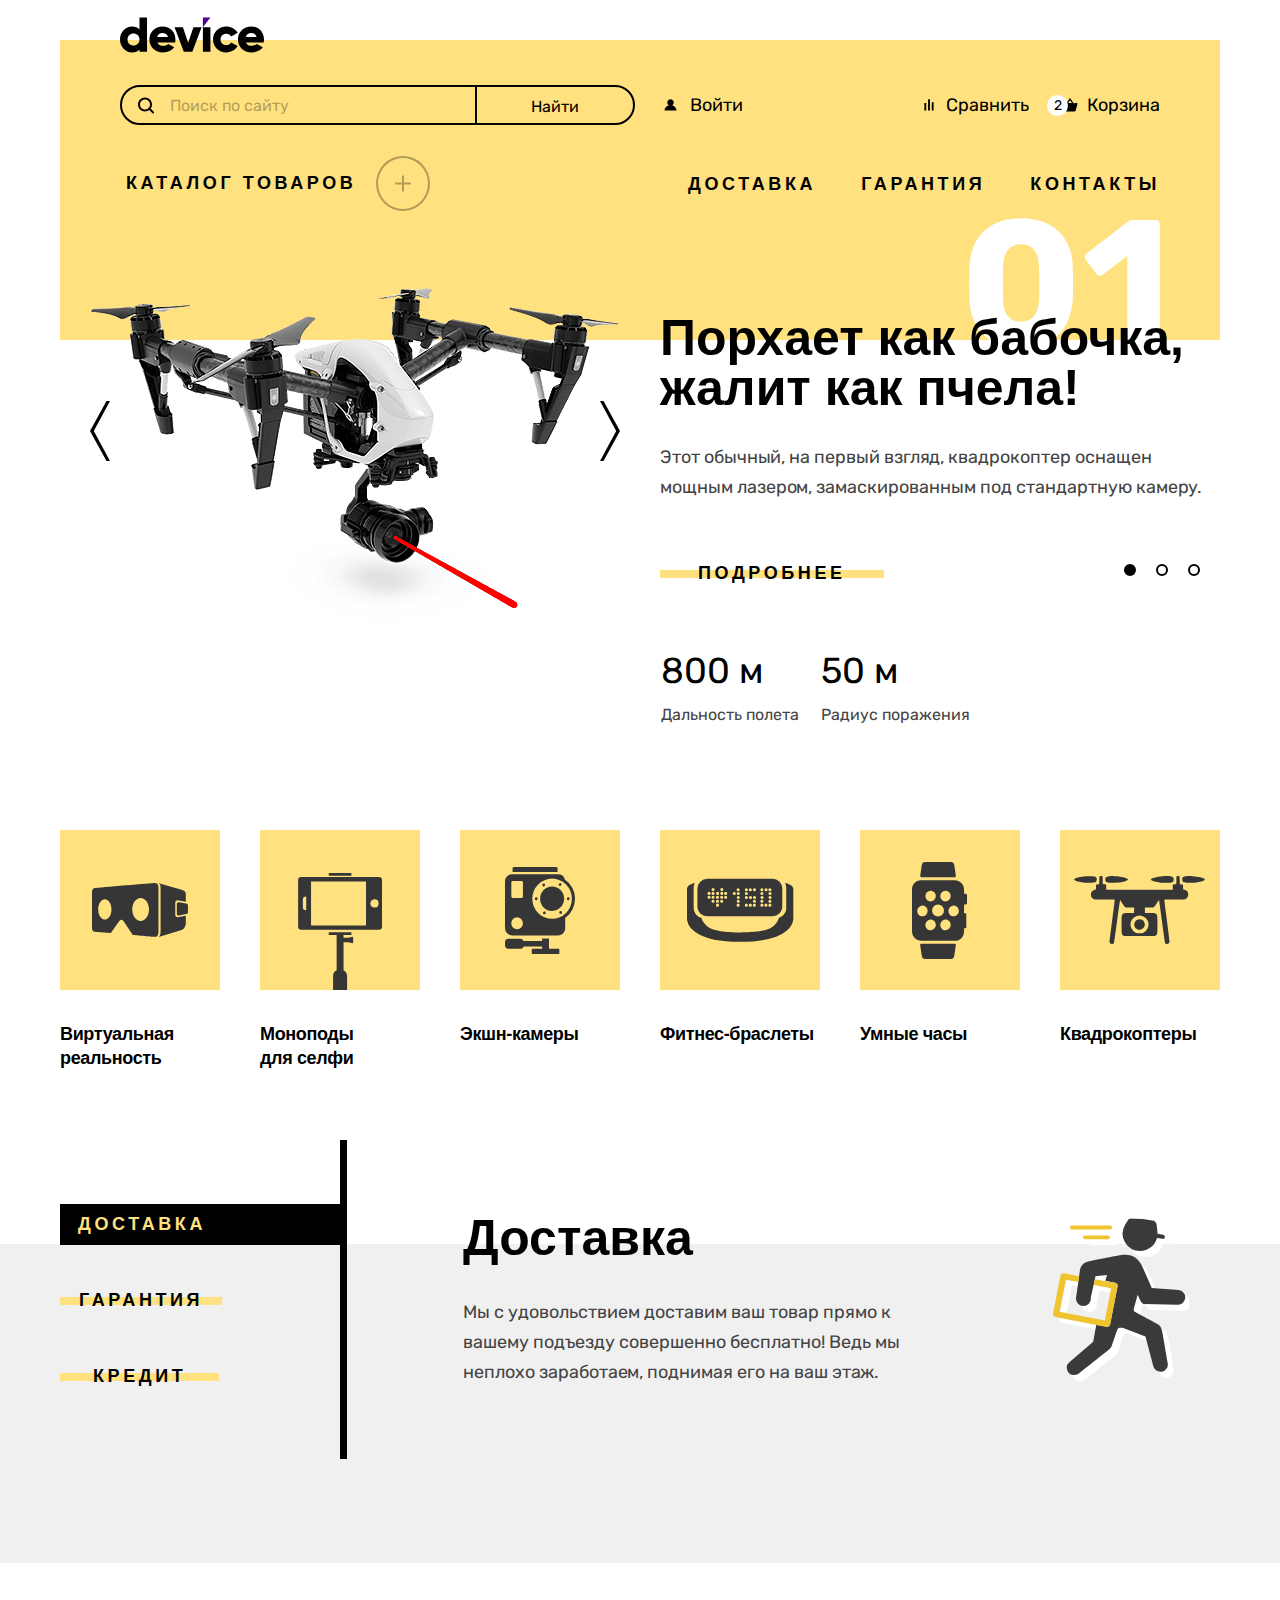
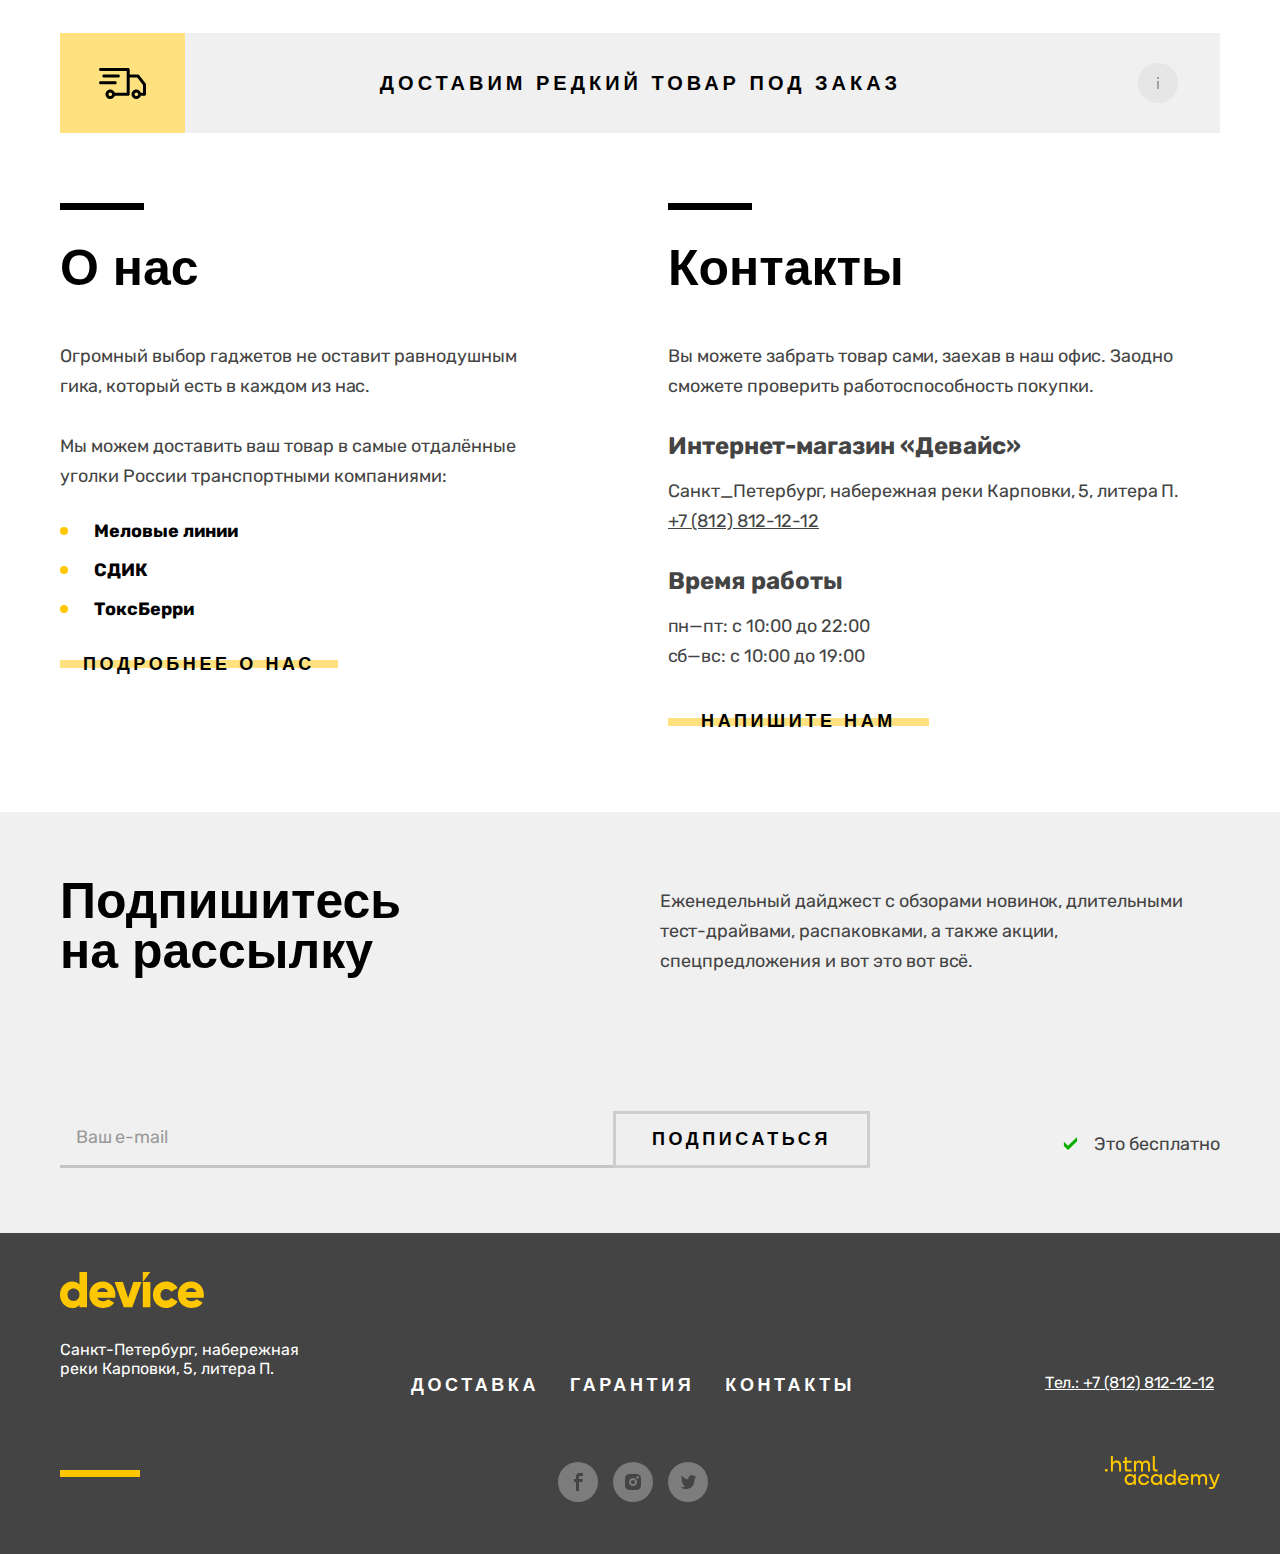
==== commit 38812897: "Merge pull request #10 from tyanaten/master" ====
--- a/index.html
+++ b/index.html
@@ -15,7 +15,7 @@
             <form class="form_for_searching" action="https://echo.htmlacademy.ru/" method="post">
               <p class="searching">
                 <label class="visually_hidden" for="search_field">Текст поиска</label>
-                <input type="text" name="search_field" id="search_field" placeholder="Текст поиска">
+                <input class="searching_field" type="text" name="search_field" id="search_field" placeholder="Поиск по сайту">
                 <a class="button_search" href="#">Найти</a>
               </p>
             </form>
@@ -31,13 +31,74 @@
                   <span class="items_number">2</span>
                   Корзина
                 </a>
-          </ul>
+                <div class="popover_basket">
+                <!-- <div class="popover_basket popover_active"> -->
+                  <div class="basket_content">
+                    <h2 class="visually_hidden">Содержимое корзины</h2>
+                    <ul class="basket_list">
+                      <li class="basket_product">
+                        <a class="item_basket_link" href="#">
+                          <img src="images/catalog/catalog_1.jpg" alt="" width="39px" height="43px">
+                          <span class="item_name">Любительская селфи-палка</span>
+                        </a>
+                        <button class="close_button">
+                          <span class="visually_hidden">Закрыть</span>
+                        </button>
+                      </li>
+                      <li class="basket_product">
+                        <a class="item_basket_link" href="#">
+                          <img src="images/catalog/catalog_2.jpg" alt="" width="39px" height="43px">
+                          <span class="item_name">Профессиональная селфи-палка</span>
+                        </a>
+                        <button class="close_button" type="button">
+                          <span class="visually_hidden">Закрыть</span>
+                        </button>
+                      </li>
+                    </ul>
+                    <div class="count_wrapper">
+                      <p class="count_info">Товаров: <span class="count">2</span></p>
+                      <p class="count_info">Сумма: <span class="summ">2000</span>₽</p>
+                    </div>
+                    <a class="open_basket" href="#">Открыть корзину</a>
+                  </div>
+                </div>
+              </li>
+            </ul>
           </section>
           <nav class="page_navigation">
             <button class="catalog_button" type="button">
               <span>Каталог товаров</span>
               <svg class="catalog_icon" aria-hidden="true" focusable="false" width="16" height="17" viewBox="0 0 16 17" fill="none" xmlns="http://www.w3.org/2000/svg"><path d="M16 7.39H9v-7H7v7H0v2h7v7h2v-7h7v-2Z" fill="#000"/></svg>
             </button>
+            <div class="popover_products_list">
+            <!-- <div class="popover_products_list popover_active"> -->
+              <div class="products_content">
+                <ul class="products_list">
+                  <li class="popover_product">
+                    <a class="link_product link_product_active" href="#">Виртуальная реальность</a>
+                  </li>
+                  <li class="popover_product">
+                    <a class="link_product" href="#">Моноподы для cелфи</a>
+                  </li>
+                  <li class="popover_product">
+                    <a class="link_product" href="#">Экшн-камеры</a>
+                  </li>
+                </ul>
+                <ul class="products_list">
+                  <li class="popover_product">
+                    <a class="link_product" href="#">Фитнес-браслеты</a>
+                  </li>
+                  <li class="popover_product">
+                    <a class="link_product" href="#">Умные часы</a>
+                  </li>
+                </ul>
+                <ul class="products_list">
+                  <li class="popover_product">
+                    <a class="link_product" href="#">Квадрокоптеры</a>
+                  </li>
+                </ul>
+              </div>
+            </div>
             <ul class="navigation_list">
                 <li class="navigation_item">
                     <a class="link_navigation" href="#">Доставка</a>
@@ -198,7 +259,7 @@
                 </div>
                 <b class="important_message">Доставим редкий товар под заказ</b>
                 <div class="inf_icon_wrap">
-                  <svg class="information_icon" aria-label="Больше информации" aria-hidden="true" focusable="false" width="2" height="12" viewBox="0 0 2 12" fill="none" xmlns="http://www.w3.org/2000/svg"><g class="info_path" opacity=".5" fill="none"><path d="M2 0H0v2h2V0ZM2 4H0v8h2V4Z"/></g></svg>
+                  <svg class="information_icon" aria-label="Больше информации" aria-hidden="true" focusable="false" width="2" height="12" viewBox="0 0 2 12" fill="none" xmlns="http://www.w3.org/2000/svg"><g class="info_path" opacity="" fill="none"><path d="M2 0H0v2h2V0ZM2 4H0v8h2V4Z"/></g></svg>
                 </div>
               </a>
             </section>
@@ -249,7 +310,7 @@
                   <form class="subscription_form" action="https://echo.htmlacademy.ru/" method="post">
                     <p class="subscription_form_paragraph">
                       <label class="visually_hidden" for="newsletter_email">Почта</label>
-                      <input class="field" type="email" name="newsletter_email" id="newsletter_email" placeholder="Ваш e-mail" required>
+                      <input class="email_field" type="email" name="newsletter_email" id="newsletter_email" placeholder="Ваш e-mail" required>
                       <button class="button_subscription" type="submit">Подписаться</button>
                     </p>
                   </form>
@@ -262,8 +323,11 @@
         <footer class="page_footer">
           <div class="footer_container">
             <section class="adress_section_footer">
+              <a class="link_logo" href="#">
+                <img class="logo_header" src="images/logo_footer.svg" alt="Логотип" width="144" height="36">
+                <span class="visually_hidden">Логотип</span>
+              </a>
               <h2 class="visually_hidden">Адрес</h2>
-              <img class="logo_footer" src="images/logo_footer.svg" alt="Логотип" width="144" height="36">
               <address class="contacts_address_footer">
               <p class="address_text_footer">Санкт-Петербург, набережная реки Карповки, 5, литера П.</p>
               </address>
@@ -319,5 +383,52 @@
             </div>
           </div>
         </footer>
+        <div class="modal_container">
+        <!-- <div class="modal_container modal_active"> -->
+          <div class="modal_order">
+            <h2 class="order_title">Доставка под заказ</h2>
+            <button class="close_button_modal">
+              <span class="visually_hidden">Закрыть</span>
+            </button>
+            <form class="order_form" action="https://echo.htmlacademy.ru/" method="post">
+              <p class="field_group">
+                <label class="input_title" for="name_input">Ваше имя:</label>
+                <input class="form_input name_input" type="text" id="name_input" name="name_input" placeholder="Введите имя" required>
+                <span class="warning_name">Добавьте имя</span>
+              </p>
+              <p class="field_group field_mail">
+                <label class="input_title" for="mail_input">Ваш e-mail:</label>
+                <input class="form_input mail_input" type="email" id="mail_input" name="mail_input" placeholder="Введите email" required>
+                <span class="error_mail">Забавный у вас адрес</span>
+              </p>
+              <p class="field_group">
+                <label class="input_title" for="order_input">Что нужно привезти:</label>
+                <input class="form_input order_input" type="text" id="order_input" name="order_input" placeholder="В свободной форме" required>
+              </p>
+              <p class="field_group">
+                <div class="modal_count_wrapper">
+                  <span class="form_label">
+                    <label class="input_title" for="count_input">Количество:</label>
+                    <span class="tooltip">
+                      <button class="tooltip_toggle" type="button" aria-labelledby="tooltip_label">
+                        <svg class="tooltip_image"  aria-hidden="true" focusable="false" width="26" height="26" viewBox="0 0 26 26" fill="none" xmlns="http://www.w3.org/2000/svg"><circle cx="13" cy="13" r="13" fill="#FFE17F"/><path d="M14 7h-2v2h2V7Zm0 4h-2v8h2v-8Z" fill="#000"/></svg>                      </button>
+                      <span class="tooltip_text" role="tooltip" id="tooltip_label">Постараемся найти, сколько нужно. Привезём сколько получится по требованиям<br>к провозу багажа.</span>
+                    </span>
+                  </span>
+                  <div class="count_container">
+                    <button class="count_number less_count" type="button">
+                      <span class="visually_hidden">Уменьшить количество</span>
+                    </button>
+                    <input class="form_input count_input" type="number" id="count_input" name="count_input" value="1" required>
+                    <button class="count_number more_count" type="button">
+                      <span class="visually_hidden">Увеличить количество</span>
+                    </button>
+                  </div>
+                </div>
+              </p>
+              <button class="button button_send" type="submit">Отправить</button>
+            </form>
+          </div>
+        </div>
     </body>
 </html>--- a/styles/styles.css
+++ b/styles/styles.css
@@ -59,7 +59,9 @@
 .product_list,
 .pagination_list,
 .slider_pagination_list,
-.transport_companies_list {
+.transport_companies_list,
+.products_list,
+.basket_list {
     margin: 0;
     padding: 0;
     list-style: none;
@@ -94,6 +96,7 @@
 
 .link_logo:focus {
     outline: 2px solid #AF4FFF;
+    outline-offset: 2px;
 }
 
 .header_inner {
@@ -111,10 +114,73 @@
 }
 
 .searching {
-    margin: 0;
+    display: flex;
+    width: 517px;
+    margin: 0;
+}
+
+.searching_field {
+    flex-grow: 1;
+    height: 40px;
+    margin: 0;
+    padding: 10px 10px 10px 48px;
+    background-color: inherit;
+    background-image: url(../images/icons/magnifier.svg);
+    background-repeat: no-repeat;
+    border: 2px solid #000000;
+    background-position: center left 16px;
+    box-sizing: border-box;
+    border-radius: 50px 0px 0px 50px;
+    font-family: "Rubik", sans-serif;
+    font-size: 16px;
+    line-height: 20px;
+    outline: none;
+}
+
+.searching_field::placeholder {
+    font-family: "Rubik", sans-serif;
+    font-size: 16px;
+    line-height: 20px;
+    color: #000000;
+    opacity: 0.3;
+}
+
+
+.button_search {
+    position: relative;
+    left: -2px;
+    display: flex;
+    justify-content: center;
+    padding: 10px;
+    width: 160px;
+    box-sizing: border-box;
+    height: 40px;
+    border: 2px solid #000000;
+    border-radius: 0px 50px 50px 0px;
+    font-size: 16px;
+    line-height: 20px;
+    color: inherit;
+    text-decoration: none;
+}
+
+.button_search:hover {
+    background-color: #000000;
+    color: #FFFFFF;
+}
+
+.button_search:active {
+    background-color: #000000;
+    color: #4C4C4C;
+}
+
+.form_for_searching:focus-within {
+    outline: 2px solid #AF4FFF;
+    outline-offset: 2px;
 }
 
 .catalog_button {
+    position: relative;
+    z-index: 5;
     display: flex;
     align-items: center;
     border: none;
@@ -146,6 +212,7 @@
 
 .catalog_button:focus {
     outline: 2px solid #AF4FFF;
+    outline-offset: 2px;
 }
 
 .opportunities_list {
@@ -156,6 +223,10 @@
     width: 497px;
 }
 
+.opportunity_item {
+    position: relative;
+}
+
 .opportunity_item:not(:last-child) {
     margin-right: 18px;
 }
@@ -174,6 +245,8 @@
 }
 
 .navigation_list {
+    position: relative;
+    z-index: 5;
     margin:auto;
     margin-right: 0;
     display: flex;
@@ -185,16 +258,10 @@
 }
 
 .page_navigation {
+    position: relative;
     display: flex;
     margin: 0;
     padding: 0;
-}
-
-.button_search {
-    font-size: 16px;
-    line-height: 20px;
-    color: inherit;
-    text-decoration: none;
 }
 
 .link_opportunity_enter {
@@ -256,6 +323,7 @@
 
 .link_opportunity:focus {
     outline: 2px solid #AF4FFF;
+    outline-offset: 2px;
 }
 
 .link_navigation {
@@ -269,6 +337,10 @@
     letter-spacing: 0.2em;
 }
 
+.link_navigation_active {
+    border-bottom: 2px solid #000000;
+}
+
 .link_navigation:hover {
     opacity: 0.6;
 }
@@ -280,6 +352,7 @@
 
 .link_navigation:focus {
     outline: 2px solid #AF4FFF;
+    outline-offset: 2px;
 }
 
 .device_number {
@@ -347,6 +420,7 @@
 
 .button_slider:focus {
     outline: 2px solid #AF4FFF;
+    outline-offset: 2px;
 }
 
 .button_slider_right {
@@ -436,6 +510,7 @@
 
 .link:focus {
     outline: 2px solid #AF4FFF;
+    outline-offset: 2px;
 }
 
 .slider_button {
@@ -464,6 +539,7 @@
 
 .slider_button:focus {
     outline: 2px solid #AF4FFF;
+    outline-offset: 2px;
 }
 
 .device_values {
@@ -541,6 +617,7 @@
 
 .variety_item:focus-within {
     outline: 2px solid #AF4FFF;
+    outline-offset: 2px;
 } 
 
 .suggestion_container {
@@ -635,6 +712,7 @@
     position: relative;
     width: 280px;
     padding: 10px 137px 10px 18px;
+    box-sizing: border-box;
     font-family: "Raleway", sans-serif;
     font-size: 18px;
     line-height: 21px;
@@ -658,6 +736,7 @@
 
 .suggestion_button_current:focus {
     outline: 2px solid #AF4FFF;
+    outline-offset: 2px;
 }
 
 .button:hover:before {
@@ -672,6 +751,7 @@
 
 .button:focus {
     outline: 2px solid #AF4FFF;
+    outline-offset: 2px;
 }
 
 .suggestion_title_current {
@@ -727,9 +807,8 @@
     margin: 30px 42px;
     width: 40px;
     height: 40px;
-    background-color: #DCDCDC;
+    background-color: rgba(220, 220, 220, 0.5);
     border-radius: 50%;
-    opacity: 0.3;
 }
 
 .information_icon {
@@ -744,6 +823,7 @@
 
 .info_path {
     fill: #000000;
+    opacity: 0.3;
 }
 
 .information_container:hover .truck_wrap {
@@ -752,10 +832,6 @@
 
 .information_container:hover .info_path {
     fill: #000000;
-}
-
-.information_container:hover .inf_icon_wrap {
-    fill: #000000;
     opacity: 1;
 }
 
@@ -765,6 +841,7 @@
 
 .information_container:focus {
     outline: 2px solid #AF4FFF;
+    outline-offset: 2px;
 }
 
 .truck_wrap {
@@ -940,12 +1017,73 @@
     font-weight: 800;
 }
 
+.subscription_form_paragraph {
+    display: flex;
+    width: 810px;
+    margin: 0;;
+}
+
+.email_field {
+    flex-grow: 1;
+    height: 57px;
+    padding: 11px 16px 14px 16px;
+    box-sizing: border-box;
+    border: none;
+    background-color: inherit;
+    border-bottom: 3px solid #C4C4C4;
+    font-family: "Rubik", sans-serif;
+    font-size: 18px;
+    line-height: 30px;
+    color: #444444;
+    outline: none;
+}
+
+.email_field::placeholder {
+    padding: 0;
+    margin: 0;
+    font-family: "Rubik", sans-serif;
+    font-size: 18px;
+    line-height: 30px;
+    color: #444444;
+    opacity: 0.5;
+}
+
+.email_field:focus {
+    background-color: #DCDCDC;
+}
+
+/* .email_field:invalid {
+    border-color: #FF3D3D;
+} */
+
 .button_subscription {
+    padding: 13px 36px;
+    box-sizing: border-box;
     font-family: "Raleway", sans-serif;
     font-size: 18px;
     line-height: 21px;
     font-weight: 800;
     text-transform: uppercase;
+    letter-spacing: 0.2em;
+    border: 3px solid #CECECE;
+    cursor: pointer;
+}
+
+.button_subscription:hover {
+    background-color: #000000;
+    border-color: #000000;
+    color: #FFFFFF;
+}
+
+.button_subscription:active {
+    background-color: #000000;
+    border-color: #000000;
+    color: #4C4C4C;
+}
+
+.subscription_form_paragraph:focus-within {
+    outline: 2px solid #AF4FFF;
+    outline-offset: 2px;
 }
 
 .page_footer {
@@ -1023,6 +1161,7 @@
 
 .link_footer:focus {
     outline: 2px solid #AF4FFF;
+    outline-offset: 2px;
 }
 
 .center_footer {
@@ -1040,21 +1179,27 @@
 
 .htmlacademy_link {
     display: block;
+    height: 33px;
     margin-top: 63px;
     margin-left: auto;
 }
 
-.htmlacademy_link:hover .academy_logo {
+.academy_logo path{
+    fill: #FFC700;
+}
+
+.academy_logo:hover path{
     fill: #FFFFFF;
 }
 
-.htmlacademy_link:active .academy_logo {
+.academy_logo:active path {
     fill: #FFFFFF;
     opacity: 0.3;
 }
 
-.htmlacademy_link:focus .academy_logo {
-    outline: 2px solid #AF4FFF;
+.htmlacademy_link:focus {
+    outline: 2px solid #AF4FFF;
+    outline-offset: 2px;
 }
 
 .phone-text,
@@ -1076,6 +1221,7 @@
 
 .phone-text:focus-within {
     outline: 2px solid #AF4FFF;
+    outline-offset: 2px;
 }
 
 .media_footer_list {
@@ -1130,6 +1276,7 @@
 
 .media_footer_item:focus-within {
     outline: 2px solid #AF4FFF;
+    outline-offset: 2px;
 }
 
 .catalog_header {
@@ -1179,6 +1326,7 @@
 
 .breadcrumbs_link:focus {
     outline: 2px solid #AF4FFF;
+    outline-offset: 2px;
 }
 
 .catalog_container {
@@ -1189,21 +1337,8 @@
 
 .catalog_filters {
     width: 320px;
-}
-
-.filter-box {
-    display: flex;
-    justify-content: space-between;
-}
-
-.catalog_subtitle {
-    margin: 0;
-    margin-right: 197px;
-    font-family: "Raleway", sans-serif;
-    font-size: 16px;
-    line-height: 19px;
-    font-weight: 800;
-    text-transform: uppercase;
+    padding: 0 60px;
+    box-sizing: border-box;
 }
 
 .catalog_section {
@@ -1220,15 +1355,251 @@
     width: 840px;
 }
 
+.catalog_filter_group {
+    position: relative;
+    margin: 0;
+    margin-bottom: 49px;
+    padding: 0;
+    border-style: none;
+}
+
+.catalog_filter_group:last-of-type {
+    margin-bottom: 35px;
+}
+
+.catalog_filter_group::before {
+    content: "";
+    position: absolute;
+    top: -32px;
+    right: 0;
+    bottom: 0px;
+    left: 0; 
+    width: 200px;
+    height: 2px;
+    background-color: #000000;
+} 
+
+.catalog_subtitle {
+    margin-top: 25px;
+    margin-bottom: 74px;    
+    font-family: "Raleway", sans-serif;
+    line-height: 19px;
+    font-size: 16px;
+    font-weight: 800;
+    letter-spacing: 0.2em;
+    text-transform: uppercase;
+}
+
 .catalog_filter_title {
     line-height: 20px;
     font-weight: 700;
-}
-
-.color_checkbox,
-.bluetooth_radio {
+    letter-spacing: -0.02em;
+}
+
+.range_scale {
+    position: relative;
+    margin-top: 20px;
+    margin-bottom: 15px;
+    height: 2px;
+    margin-bottom: 11px;
+    background-color: #DCDCDC;
+    border-radius: 2px;
+}
+
+.range_bar {
+    position: absolute;
+    width: 119px;
+    height: 2px;
+    background-color: #000000;
+}  
+
+.range_toggle {
+    position: absolute;
+    width: 18px;
+    height: 18px;
+    background-color: #F0F0F0;;
+    border: 2px solid #000000;
+    border-radius: 50%;
+    cursor: pointer;
+    outline: none;
+}
+  
+.range_toggle:hover {
+    background-color: #F4F4F4;
+    border-color: #7F7F7F;
+}
+  
+.range_toggle:active {
+    background-color: #000000;
+    border: none;
+} 
+
+.range_toggle:focus {
+    outline: 2px solid #AF4FFF;
+    outline-offset: 2px;
+}
+
+.toggle_min {
+    top: -8px;
+    left: -10px;
+}
+
+.toggle_max {
+    top: -8px;
+    right: -10px;
+}
+
+.range_wrapper_inputs {
+    display: flex;
+    justify-content: space-between;
+    width: 168px;
+}
+  
+.catalog_filter_label {
+    display: flex;
+    font-family: inherit;
+    font-size: 15px;
+    line-height: 18px;
+    opacity: 0.3;
+}
+
+.catalog_filter_label:first-child {
+    position: relative;
+    left: -14px;
+}
+
+.catalog_filter_label:last-child {
+    position: relative;
+    left: -14px;
+}
+  
+.range_input {
+    width: 15px;
+    padding: 0 1px;
+    font: inherit;
+    text-align: center;
+    background-color: transparent;
+    border: none;
+    outline: none;
+}
+
+.range_input_max{
+    width: 45px;
+}
+  
+.range_input::-webkit-outer-spin-button,
+.range_input::-webkit-inner-spin-button {
+    appearance: none;
+    margin: 0;
+}
+
+.catalog_filter_list {
+    margin-top: 20px;
+}
+
+.catalog_filter_item {
+    position: relative;
+    display: block;
+    width: 200px;
+    height: 20px;
+    padding-left: 36px;
+    margin-bottom: 17px;
+}
+
+.control_label {
+    font-family: inherit;
     font-size: 16px;
-    line-height: 19px;
+    line-height: 20px;
+}
+
+.control_mark {
+    position: absolute;
+    top: 3px;
+    left: 0;
+    width: 20px;
+    height: 20px;
+    border: 2px solid #CCCCCC;
+    box-sizing: border-box;
+    border-radius: 3px;
+    box-sizing: border-box;
+}
+
+.catalog_filter_item:hover {
+    opacity: 0.6;
+}
+
+.catalog_filter_item:active {
+    opacity: 0.3;
+}
+
+.catalog_filter_item:focus-within .control_mark {
+    outline: 2px solid #AF4FFF;
+    outline-offset: 2px;
+}
+
+.color_checkbox[type="checkbox"]:checked + .control_mark {
+    background-image: url(../images/icons/check_mark.svg);
+    background-repeat: no-repeat;
+    background-size: 10px 10px;
+    background-position: center;
+    border-color: #000000;
+}
+
+.bluetooth_list {
+    margin-top: 20px;
+}
+
+.bluetooth_option {
+    position: relative;
+    display: block;
+    width: 200px;
+    height: 20px;
+    padding-left: 36px;
+    margin-bottom: 20px;
+}
+
+.bluetooth_option:last-child {
+    margin-bottom: 0;
+}
+
+.radio_mark {
+    position: absolute;
+    top: 5px;
+    left: 0;
+    width: 20px;
+    height: 20px;
+    border: 2px solid #CCCCCC;
+    box-sizing: border-box;
+    border-radius: 50%;
+    box-sizing: border-box;
+}
+
+.bluetooth_radio[type="radio"]:checked + .radio_mark::before {
+    position: absolute;
+    top: 4px;
+    left: 4px;
+    width: 8px;
+    height: 8px;
+    background-color: #000000;
+    border-radius: 50%;
+    content: "";
+}
+
+.bluetooth_radio[type="radio"]:checked + .radio_mark {
+    border-color: #000000;
+}
+
+.bluetooth_option:hover {
+    opacity: 0.6;
+}
+
+.bluetooth_option:active {
+    opacity: 0.3;
+}
+
+.bluetooth_option:focus-within .radio_mark {
+    outline: 2px solid #AF4FFF;
+    outline-offset: 2px;
 }
 
 .button {
@@ -1238,11 +1609,22 @@
     font-weight: 800;
 }
 
-.filter-box {
+.filter_box {
     display: flex;
     align-items: flex-end;
     padding: 25px 40px;
     background-color: #F0F0F0;
+}
+
+.sorting_subtitle {
+    margin: 0;
+    margin-right: 197px;
+    font-family: "Raleway", sans-serif;
+    font-size: 16px;
+    line-height: 35px;
+    font-weight: 800;
+    letter-spacing: 0.2em;
+    text-transform: uppercase;
 }
 
 .select_control {
@@ -1269,10 +1651,16 @@
 
 .select_control:focus {
     outline: 2px solid #AF4FFF;
+    outline-offset: 2px;
+}
+
+.buttons_regulator {
+    display: flex;
 }
 
 .button_regulation  {
-    padding: 10px;
+    width: 30px;
+    height: 30px;
     background-color: inherit;
     border: none;
     cursor: pointer;
@@ -1281,14 +1669,12 @@
 
 .button_regulation_max {
     background-image: url("../images/icons/up.svg");
-    background-size: 11px 10px;
     background-repeat: no-repeat;
     background-position: center;
 }
 
 .button_regulation_min {
     background-image: url("../images/icons/down.svg");
-    background-size: 11px 10px;
     background-repeat: no-repeat;
     background-position: center;
 }
@@ -1303,6 +1689,7 @@
 
 .button_regulation:focus {
     outline: 2px solid #AF4FFF;
+    outline-offset: 2px;
 }
 
 .product_list {
@@ -1321,7 +1708,20 @@
     height: 452px;
 }
 
+.new_product_mark::before {
+    content: "";
+    position: absolute;
+    top: 27px;
+    right: 27px;
+    z-index: 1;
+    display: block;
+    width: 60px;
+    height: 60px;
+    background-image: url(../images/icons/new_mark.svg);
+}
+
 .link_item {
+    display: none;
     padding: 10px 38px 10px 38px;
     position: absolute;
     top: 170px;
@@ -1336,7 +1736,7 @@
     letter-spacing: 0.2em;
     color: inherit;
     cursor: pointer;
-    z-index: -1;
+    z-index: 3;
 }
 
 .link_item::before {
@@ -1363,39 +1763,18 @@
     margin-top: auto;
 }
 
-.product_item_image {
-    background-color: #F0F0F0;
-    z-index: 1;
-}
-
-.product_item:hover {
-    opacity: 0.6;
-}
-
-.product_item:hover .link_item{
-    opacity: 1;
-    z-index: 1;
-}
-
-.product_item:active {
-    opacity: 0.3;
-}
-
-.product_item:active .link_item{
-    z-index: 1;
-}
-
-.product_item:focus-within {
-    outline: 2px solid #AF4FFF;
-}
-
 .product_item_link {
     width: 230px;
     margin: 0;
     line-height: 20px;
     font-weight: 700;
+    letter-spacing: -0.02em;
     color: inherit;
     text-decoration: none;
+}
+
+.product_item_title {
+    margin: 0;
 }
 
 .image_link {
@@ -1418,6 +1797,47 @@
     font-weight: 400;
     line-height: 21px;
     color: #444444;
+}
+
+.product_item::after {
+    content: "";
+    position: absolute;
+    top: 0;
+    left: 0;
+    z-index: 2;
+    display: none;
+    width: 360px;
+    height: 380px;
+    background: rgba(240, 240, 240, 0.8);
+}
+
+.product_item:hover::after {
+    display: block;
+}
+  
+.product_item:hover > .link_item {
+    display: block;
+}
+  
+.product_item:hover .info_wrapper {
+    opacity: 0.6;
+}
+
+.product_item:active::after {
+    display: block;
+}
+  
+.product_item:active > .link_item {
+    display: block;
+}
+  
+.product_item:active .info_wrapper {
+    opacity: 0.3;
+}
+
+.product_item:focus-within {
+    outline: 2px solid #af4fff;
+    outline-offset: 2px;
 }
 
 .button_download_more {
@@ -1446,6 +1866,7 @@
 
 .button_download_more:focus {
     outline: 2px solid #AF4FFF;
+    outline-offset: 2px;
 }
 
 .pagination_container {
@@ -1485,6 +1906,7 @@
 
 .pagination_regulator:focus {
     outline: 2px solid #AF4FFF;
+    outline-offset: 2px;
 }
 
 .pagination_item {
@@ -1546,8 +1968,460 @@
 
 .pagination_link:focus {
     outline: 2px solid #AF4FFF;
-}
-
+    outline-offset: 2px;
+}
+
+.popover_products_list {
+    position: absolute;
+    z-index: 3;
+    top: 34px;
+    left: -60px;
+    width: 1160px;
+    min-height: 180px;
+    padding: 33px 60px;
+    box-sizing: border-box;
+    color: #000000;
+    background-color: #FFE17F;
+    display: none;
+}
+
+.popover_product:not(:last-child) {
+    margin-bottom: 18px;
+}
+
+.products_content {
+    display: flex;
+    min-height: 100%;
+}
+
+.products_list:not(:last-child) {
+    margin-right: 55px;
+}
+
+.link_product {
+    font-family: inherit;
+    font-size: 16px;
+    line-height: 18px;
+    text-decoration: none;
+    color: #000000;
+}
+
+.link_product_active {
+    border-bottom: 1px solid #000000;
+}
+
+.link_product:hover {
+    opacity: 0.6;
+}
+
+.link_product:active {
+    opacity: 0.3;
+}
+
+.link_product:focus {
+    outline: 2px solid #AF4FFF;
+    outline-offset: 2px;
+}
+
+.popover_basket {
+    position: absolute;
+    top: 36px;
+    left: -153px;
+    z-index: 6;
+    width: 320px;
+    min-height: 150px;
+    color: #ffffff;
+    background-color: #000000;
+    display: none;
+}
+
+.popover_basket:before {
+    content: "";
+    border: 14px solid transparent;
+    border-bottom: 14px solid #000000;
+    position: absolute;
+    top: -20px;
+    left: 50%;
+    transform: translateX(12px);
+    width: 0;
+}
+
+.basket_content {
+    min-height: 100%;
+}
+
+.basket_product {
+    position: relative;
+    display: flex;
+    width: 320px;
+    padding: 20px;
+    box-sizing: border-box;
+}
+
+.basket_product:not(:last-child) {
+    border-bottom: 1px solid #191919;
+}
+
+.item_basket_link {
+    display: flex;
+    font-family: inherit;
+    font-size: 16px;
+    line-height: 20px;
+    color: inherit;
+    text-decoration: none ;
+}
+
+.item_basket_link:hover {
+    opacity: 0.6;
+}
+
+.item_basket_link:active {
+    opacity: 0.3;
+}
+
+.item_basket_link:focus {
+    outline: 2px solid #AF4FFF;
+    outline-offset: 2px;
+}
+
+.item_name {
+    width: 160px;
+    margin-left: 23px;
+}
+
+.close_button {
+    position: absolute;
+    padding: 0;
+    top: 20px;
+    right: 20px;
+    width: 10px;
+    height: 10px;
+    background-color: #000000;
+    border: none;
+    background-image: url("../images/icons/close_icon.svg");
+    background-repeat: no-repeat;
+    background-position: center;
+    cursor: pointer;  
+}
+
+.close_button:hover {
+    opacity: 0.6;
+}
+
+.close_button:active {
+    opacity: 0.3;
+}
+
+.close_button:focus {
+    outline: 2px solid #AF4FFF;
+    outline-offset: 2px;
+}
+
+.count_wrapper {
+    display: flex;
+    justify-content: space-between;
+    padding: 12px 20px;
+    background-color: #1A1A1A;
+    font-family: inherit;
+    font-size: 16px;
+    line-height: 20px;
+    color: inherit;
+}
+
+.count_info {
+    margin: 0;
+}
+
+.open_basket {
+    display: block;
+    margin: 20px;
+    padding: 14px 25px;
+    font-family: "Raleway", sans-serif;
+    font-size: 18px;
+    line-height: 21px;
+    font-weight: 800;
+    text-transform: uppercase;
+    text-decoration: none;
+    text-align: center;
+    letter-spacing: 0.1em;
+    color: #000000;
+    background-color: #FFFFFF;
+    cursor: pointer;
+}
+
+.open_basket_disabled {
+    color: #B3B3B3;
+}
+
+.open_basket:hover {
+    background-color: #FFE17F;
+    color: #000000;
+}
+
+.open_basket:active {
+    background-color: #FFE17F;
+    color: #B39E59;
+}
+
+.open_basket:focus {
+    outline: 2px solid #AF4FFF;
+    outline-offset: 2px;
+}
+
+.popover_active {
+    display: block;
+}
+
+.modal_container {
+    position: fixed;
+    top: 0;
+    left: 0;
+    z-index: 10;
+    display: flex;
+    width: 100%;
+    height: 100%;
+    background-color: rgba(240, 240, 240, 0.9);
+    display: none;
+}
+
+.modal_active {
+    display: block;
+}
+
+.modal_order {
+    position: relative;
+    width: 760px;
+    margin: auto;
+    padding: 72px 80px;
+    background-color: #ffffff;
+    color: #000000;
+    border: 10px solid #000000;
+}
+
+.order_title {
+    margin: 0;
+    margin-bottom: 42px;
+    font-family: "Raleway", sans-serif;
+    font-size: 50px;
+    line-height: 50px;
+    font-weight: 800;
+}
+
+.close_button_modal {
+    position: absolute;
+    padding: 0;
+    top: 84px;
+    right: 80px;
+    width: 26px;
+    height: 26px;
+    background-color: #ffffff;
+    border: none;
+    background-image: url("../images/icons/close_icon_black.svg");
+    background-repeat: no-repeat;
+    background-position: center;
+    cursor: pointer;  
+}
+
+.close_button_modal:hover {
+    opacity: 0.6;
+}
+
+.close_button_modal:active {
+    opacity: 0.3;
+}
+
+.close_button_modal:focus {
+    outline: 2px solid #AF4FFF;
+    outline-offset: 2px;
+}
+
+.order_form {
+    display: flex;
+    flex-wrap: wrap;
+}
+
+.input_title {
+    display: block;
+    margin-bottom: 14px;
+    font-family: "Rubik", sans-serif;
+    font-size: 18px;
+    line-height: 20px;
+    font-weight: 700;
+    letter-spacing: -0.02em;
+}
+
+.field_group {
+    display: flex;
+    flex-direction: column;
+    margin: 0;
+    margin-bottom: 42px;
+}
+
+.form_input  {
+    height: 60px;
+    padding: 20px;
+    box-sizing: border-box;
+    background-color: #F0F0F0;;
+    border: none;
+    font-family: "Rubik", sans-serif;
+    font-size: 16px;
+    line-height: 20px;
+    font-weight: 400;
+    outline: none;
+}
+
+.form_input::placeholder {
+    font-family: "Rubik", sans-serif;
+    font-size: 16px;
+    line-height: 20px;
+    font-weight: 400;
+    opacity: 0.3;
+}
+
+.name_input {
+    width: 360px;
+    margin-right: 40px;
+    padding-right: 55px;
+    background-image: url(../images/icons/person_gray.svg);
+    background-repeat: no-repeat;
+    background-position: center right 20px;
+    background-size: 15px 12px;
+}
+
+.mail_input {
+    width: 360px;
+    padding-right: 55px;
+    background-image: url(../images/icons/mail_gray.svg);
+    background-repeat: no-repeat;
+    background-position: center right 20px;
+    background-size: 15px 12px;
+}
+
+.order_input {
+    width: 540px;
+    margin-right: 40px;
+}
+
+.count_container {
+    display: flex;
+}
+
+.count_input {
+    width: 60px;
+    padding: 20px 24px;
+}
+
+.count_input::-webkit-outer-spin-button,
+.count_input::-webkit-inner-spin-button {
+    appearance: none;
+    margin: 0;
+}
+
+.count_number {
+    width: 60px;
+    height: 60px;
+    background-color: #F0F0F0;
+    border: none;
+    cursor: pointer;
+    background-repeat: no-repeat;
+    background-size: 16px 16px;
+    background-position: center;
+}
+
+.less_count {
+    background-image: url(../images/icons/minus.svg);
+}
+
+.more_count {
+    background-image: url(../images/icons/plus_black.svg);
+}
+
+.button_send {
+    width: 200px;
+}
+
+.warning_name {
+    font-family: "Rubik", sans-serif;
+    font-size: 14px;
+    line-height: 20px;
+    font-weight: 400;
+    color: #000000;
+    display: none;
+}
+
+.name_input:invalid + .warning_name {
+    display: block;
+}
+
+.mail_input:invalid {
+    outline: 2px solid #FF3D3D;
+}
+
+.error_mail {
+    font-family: "Rubik", sans-serif;
+    font-size: 14px;
+    line-height: 20px;
+    font-weight: 400;
+    color: #FF3D3D;
+    display: none;
+}
+
+.mail_input:invalid + .error_mail {
+    display: block;
+}
+
+.tooltip_toggle {
+    border: none;
+    background-color: transparent;
+    padding: 0;
+    margin: 0;
+    display: block;
+}
+
+.tooltip_text {
+    position: absolute;
+    top: 100%;
+    left: -140px;
+    display: block;
+    width: 200px;
+    padding: 19px 17px;
+    margin-top: 10px;
+    box-sizing: border-box;
+    background-color: #000000;
+    font-size: 16px;
+    line-height: 20px;
+    font-weight: 400;
+    text-transform: none;
+    color: #ffffff;
+    display: none;
+}
+
+.tooltip_text:before {
+    content: "";
+    border: 14px solid transparent;
+    border-bottom: 14px solid #000000;
+    position: absolute;
+    top: -20px;
+    left: 50%;
+    transform: translateX(38px);
+    width: 0;
+}
+
+.form_label {
+    position: relative;
+}
+
+.tooltip {
+    position: absolute;
+    top: -3px;
+    left: 120px;
+}
+
+.tooltip_toggle:hover + .tooltip_text,
+.tooltip_toggle:focus + .tooltip_text {
+  display: block;
+}
+  
 /* Для скрытия разметки */
 .visually_hidden {
     position: absolute;
@@ -1560,4 +2434,4 @@
     clip-path: inset(100%);
     clip: rect(0 0 0 0);
     overflow: hidden;
-}+}
